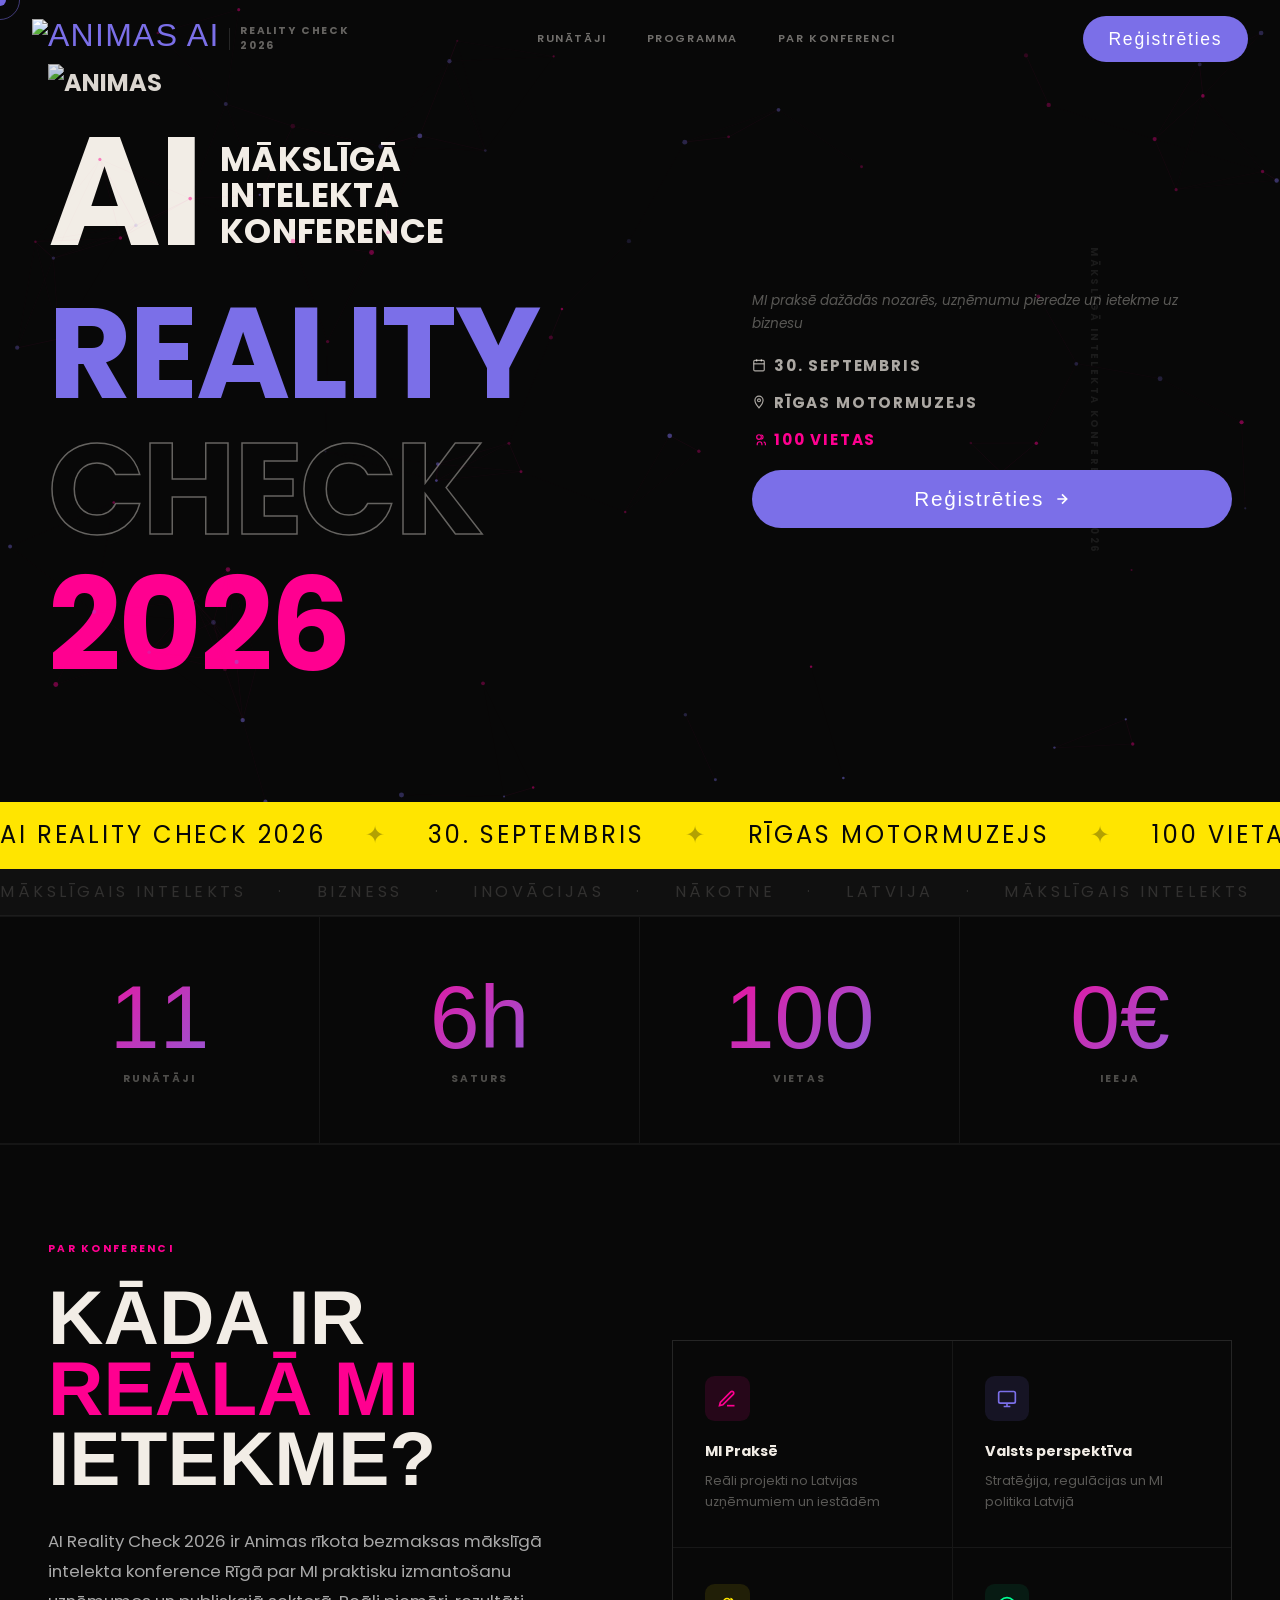
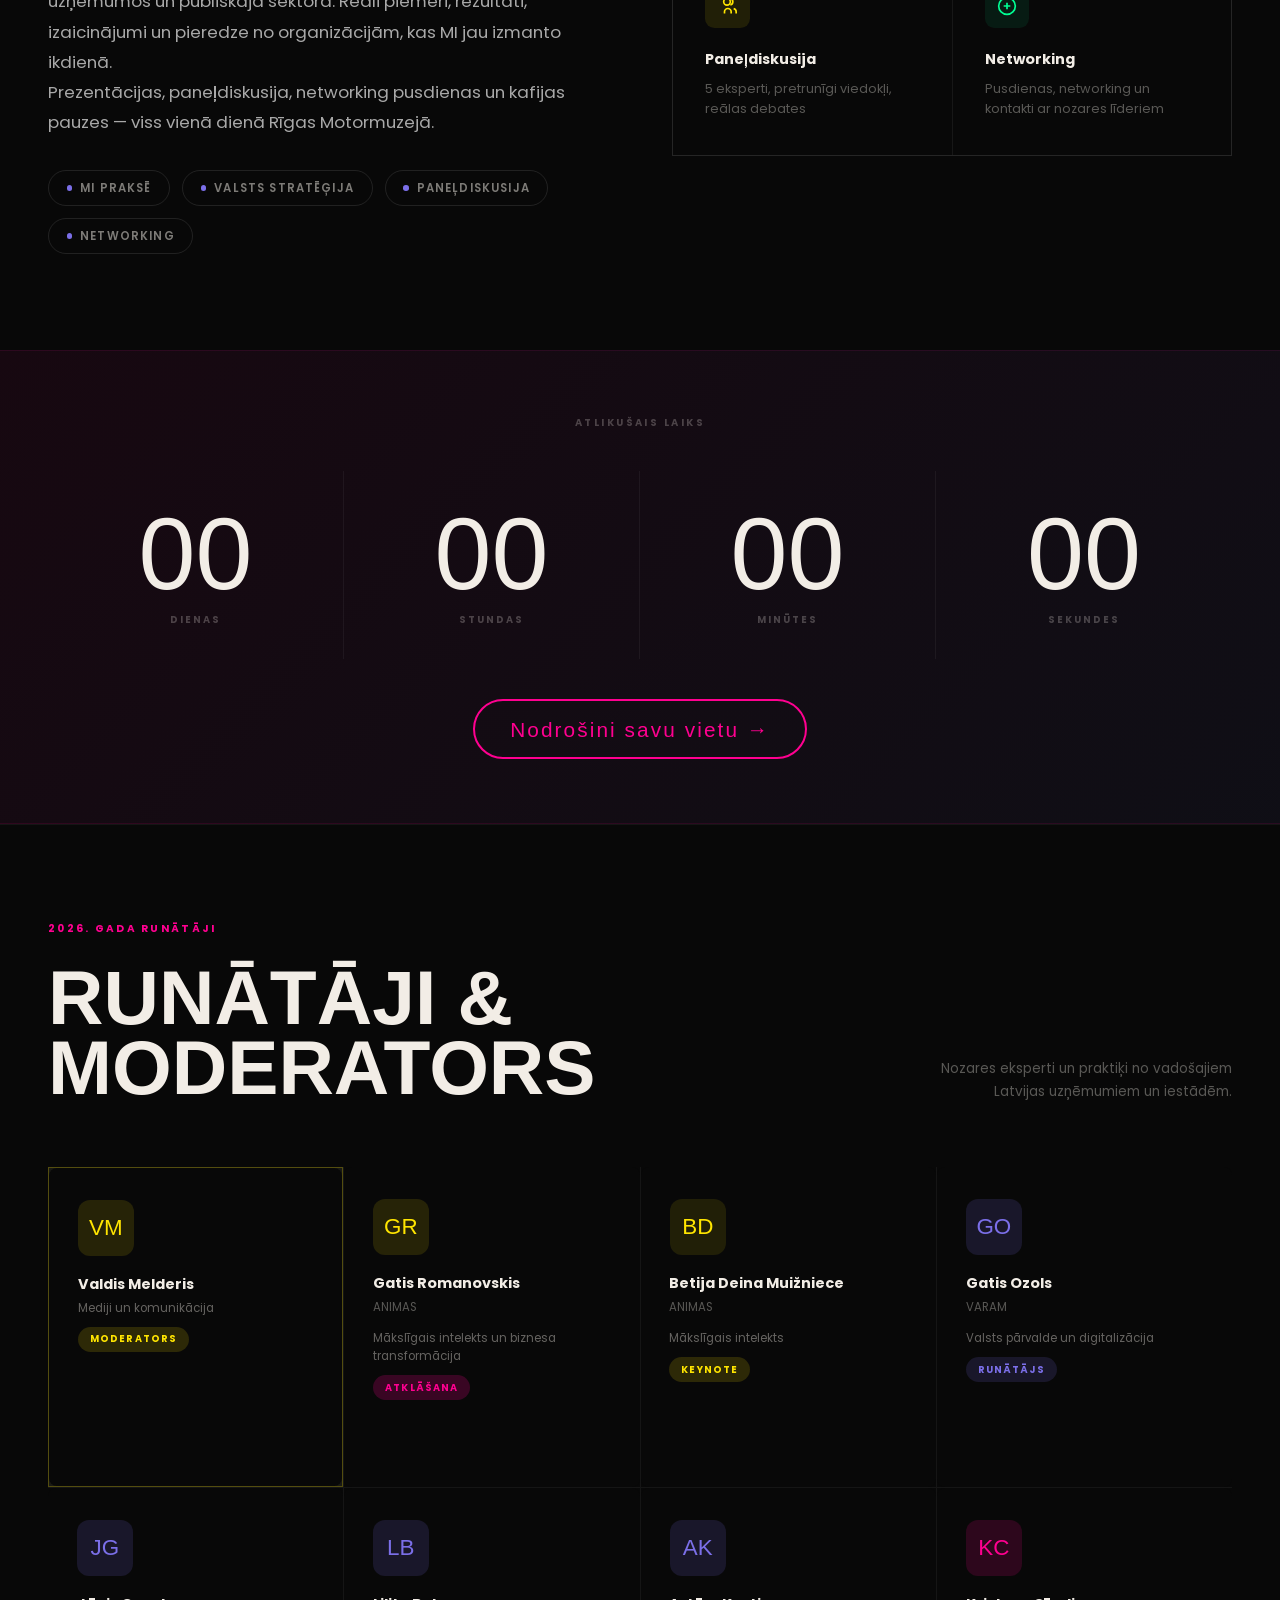
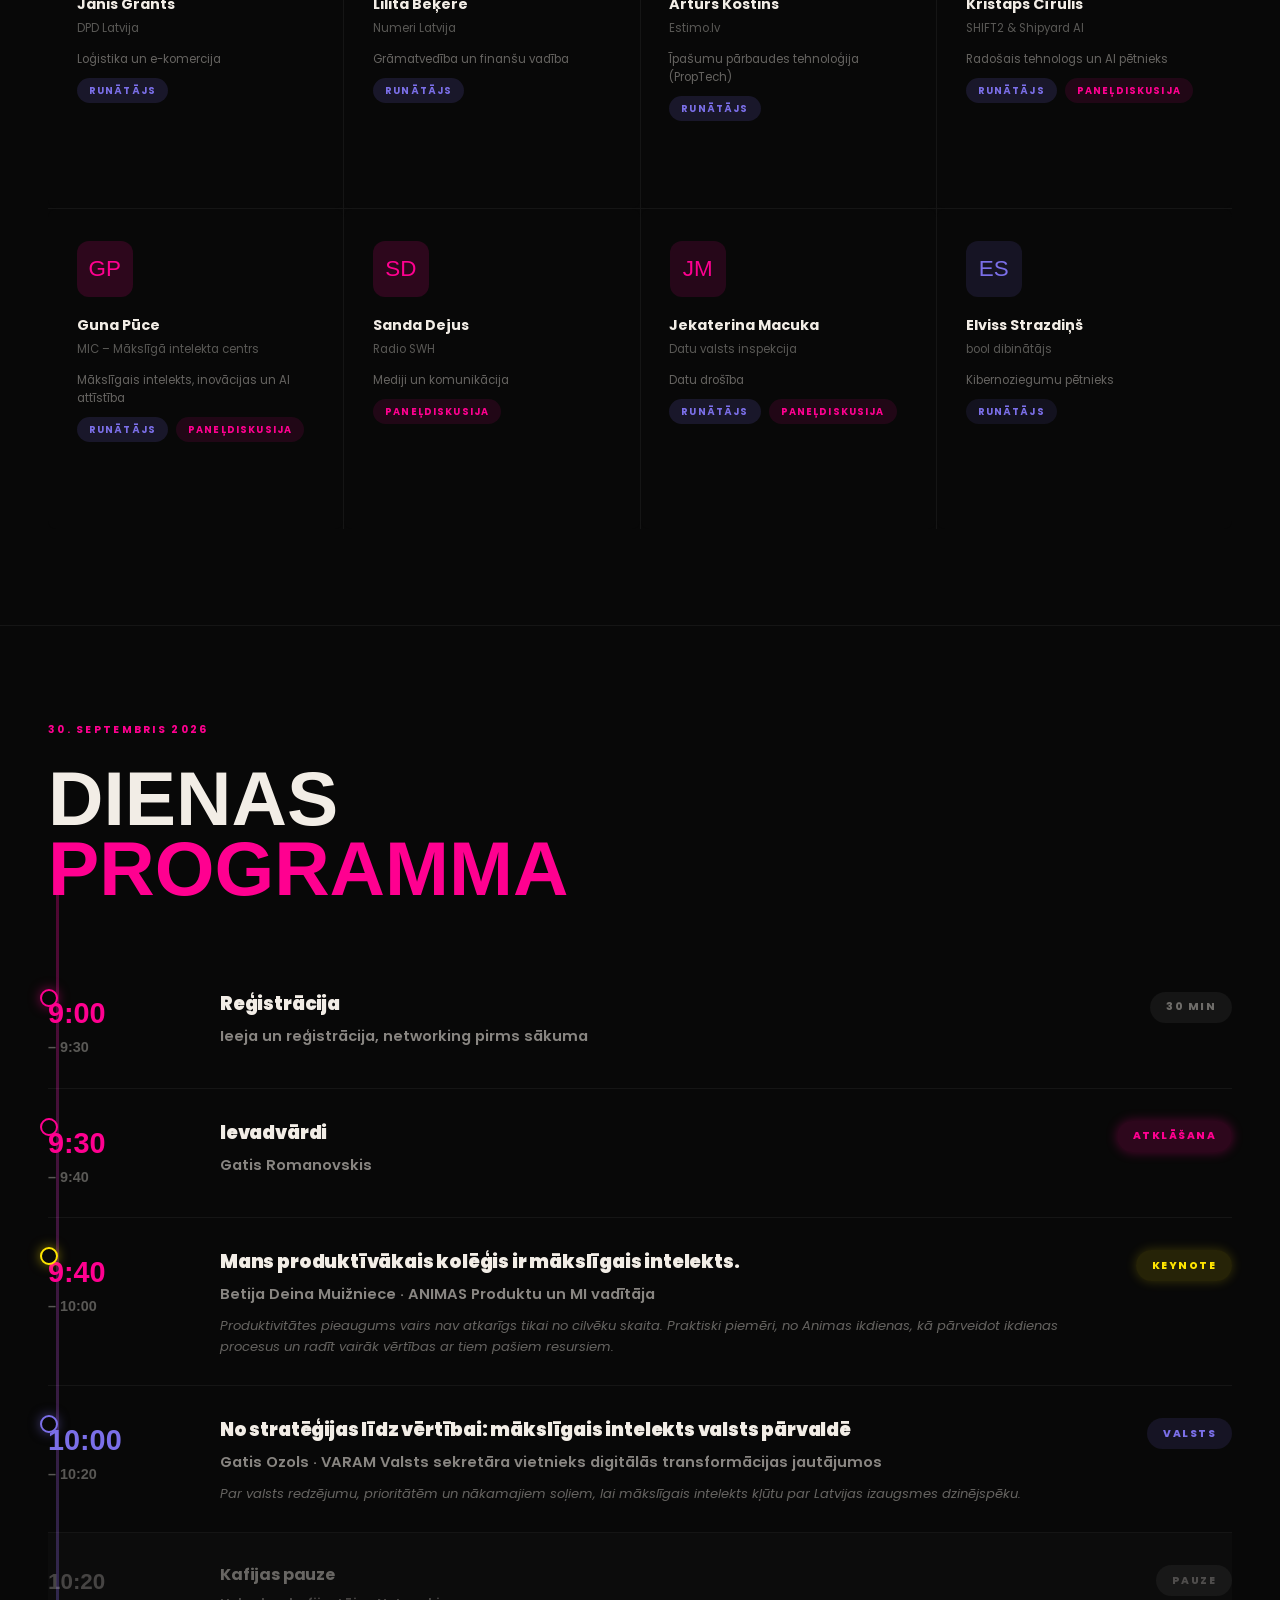
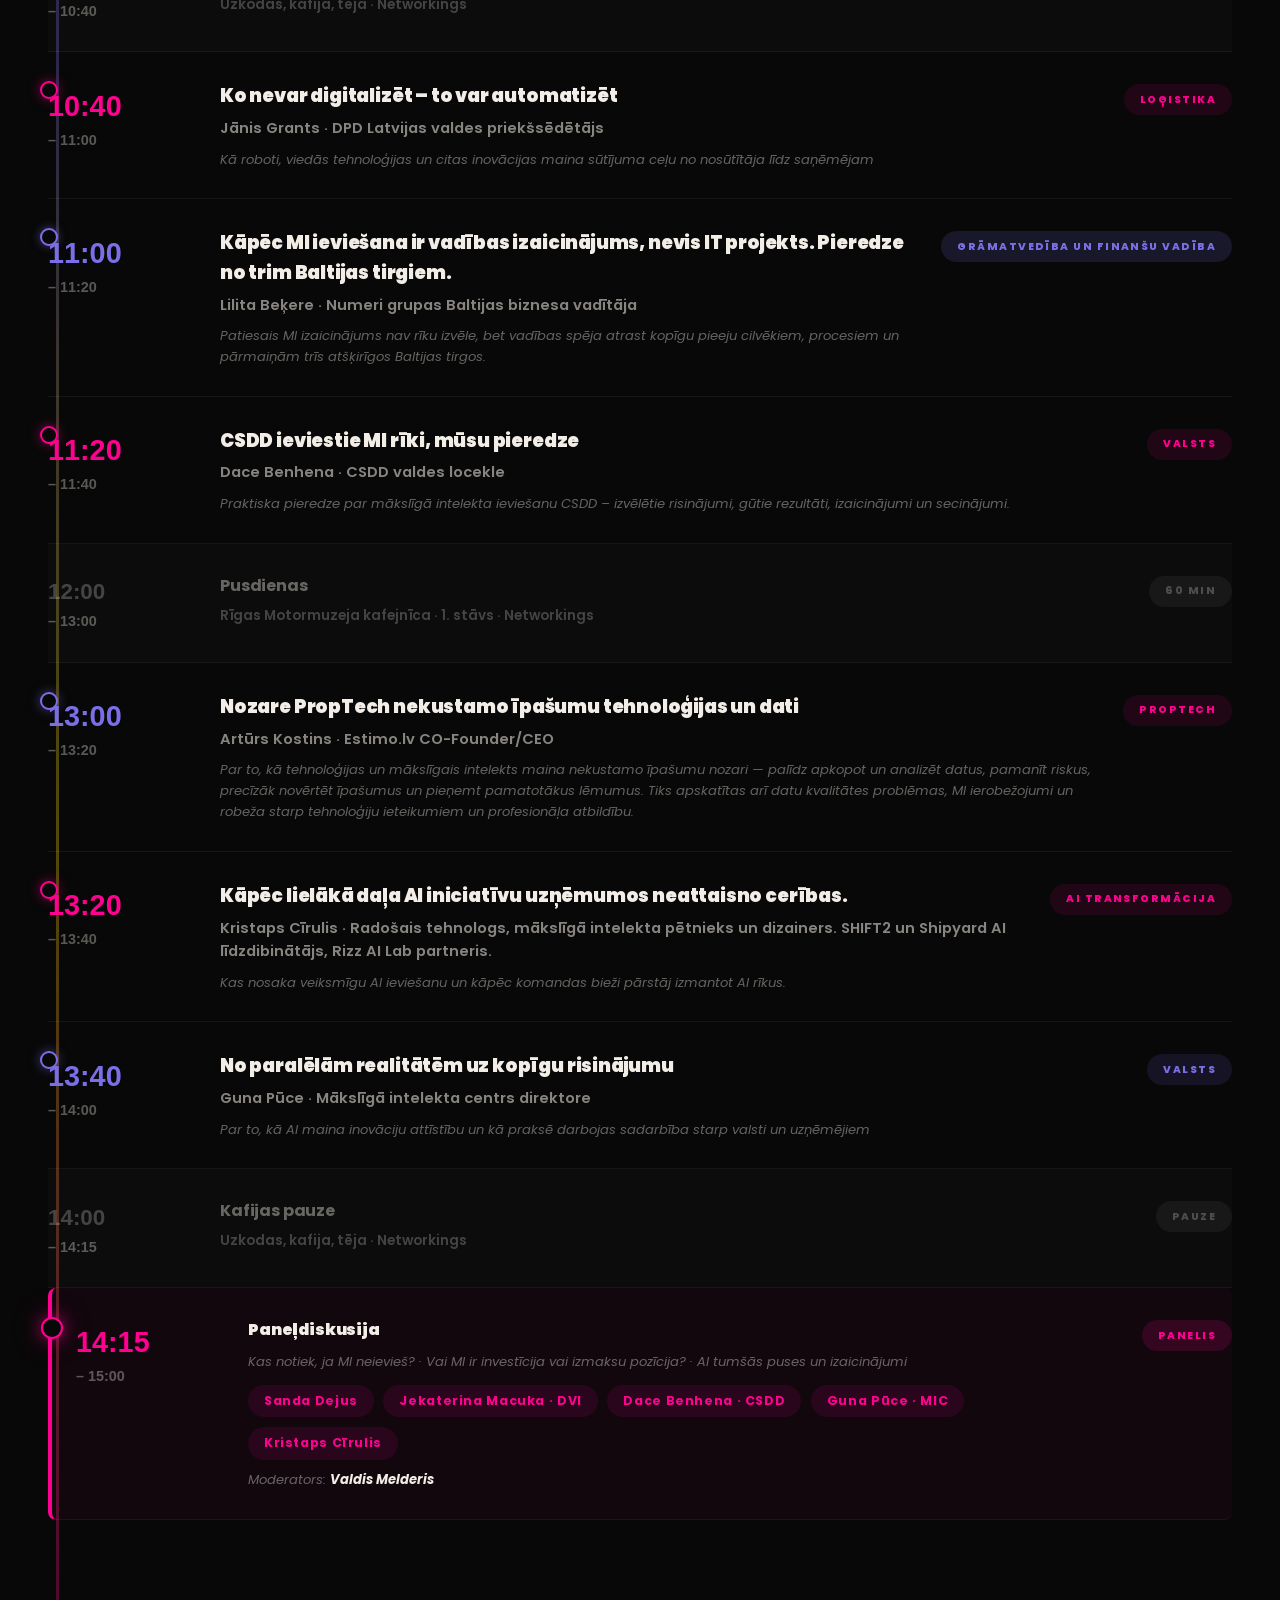
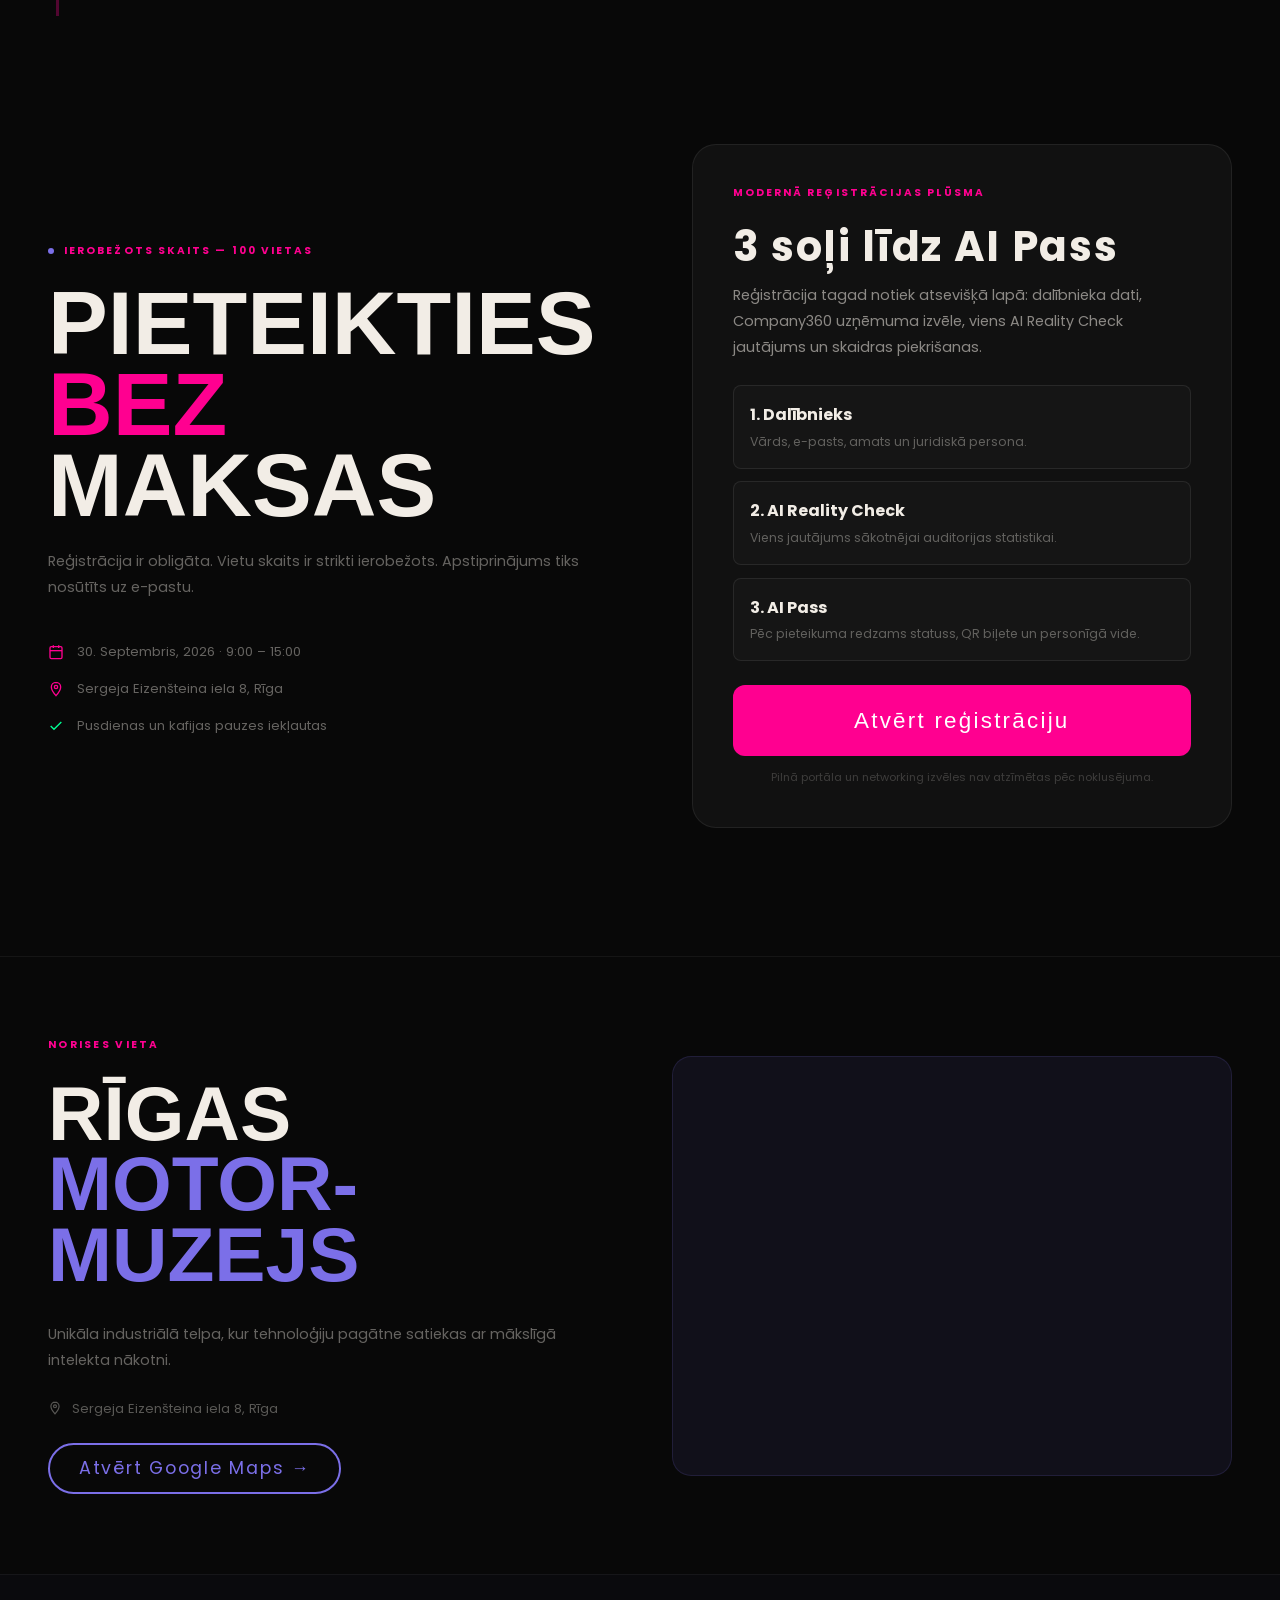
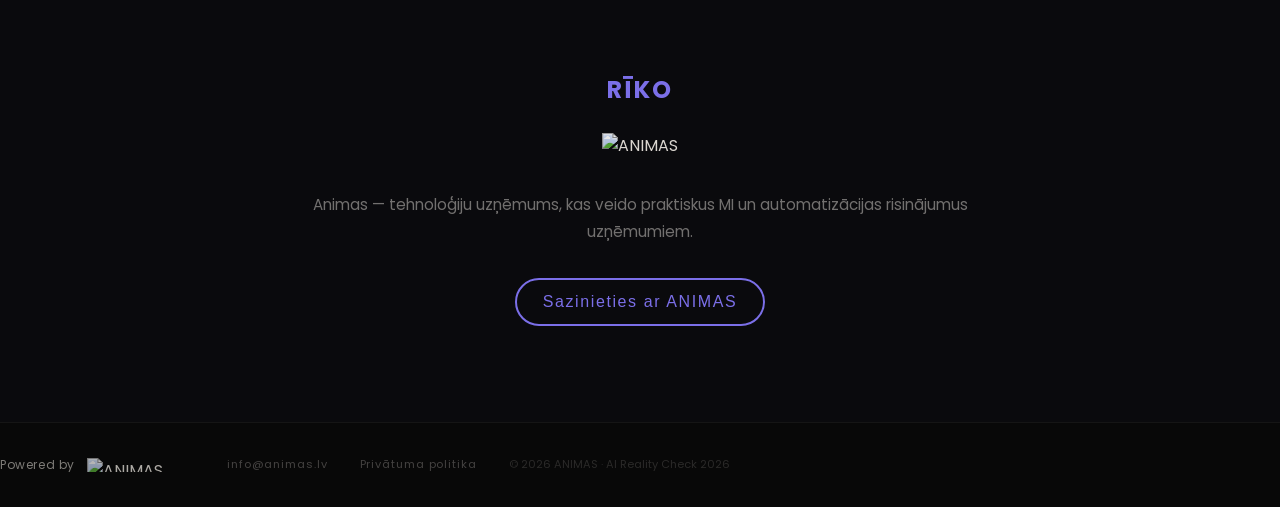
==== index.html @ d03f865b "Add Runātājs badge to Jekaterina Macuka speaker card Jekaterina now displays both Runātājs and Paneļ" ====
<!DOCTYPE html>
<html lang="lv">
<head>
<meta charset="UTF-8"/>
<meta name="viewport" content="width=device-width, initial-scale=1.0"/>
<title>AI Reality Check 2026 | Animas MI konference Rīgā</title>
<meta name="description" content="30. septembris, 2026 — Animas bezmaksas MI konference Rīgā. Mākslīgā intelekta praktiski pielietojumi biznesā un valstī. 12 eksperti, paneļdiskusija, networking."/>
<meta name="robots" content="index, follow"/>
<meta name="keywords" content="AI Reality Check 2026, Animas, MI konference, mākslīgā intelekta konference, AI konference Rīgā, MI konference Rīgā, mākslīgais intelekts biznesā"/>
<link rel="canonical" href="https://konference.animas.lv/"/>
<meta property="og:type" content="website"/>
<meta property="og:url" content="https://konference.animas.lv/"/>
<meta property="og:title" content="AI Reality Check 2026 | Animas MI konference Rīgā"/>
<meta property="og:description" content="30. septembris, 2026 — Animas bezmaksas MI konference Rīgā. Mākslīgā intelekta praktiski pielietojumi biznesā un valstī. 12 eksperti, paneļdiskusija, networking."/>
<meta property="og:image" content="https://raw.githubusercontent.com/ANIMAS-SIA/newsletter-assets/5a690087fd9e4635c030c620d7d2e527a37b6946/Animas%20AI.png"/>
<meta name="twitter:card" content="summary_large_image"/>
<meta name="twitter:url" content="https://konference.animas.lv/"/>
<meta name="twitter:title" content="AI Reality Check 2026 | Animas MI konference Rīgā"/>
<meta name="twitter:description" content="30. septembris, 2026 — Animas bezmaksas MI konference Rīgā. Mākslīgā intelekta praktiski pielietojumi biznesā un valstī. 12 eksperti, paneļdiskusija, networking."/>
<meta name="twitter:image" content="https://raw.githubusercontent.com/ANIMAS-SIA/newsletter-assets/5a690087fd9e4635c030c620d7d2e527a37b6946/Animas%20AI.png"/>
<link rel="preconnect" href="https://fonts.googleapis.com"/>
<link rel="preconnect" href="https://fonts.gstatic.com" crossorigin/>
<link href="https://fonts.googleapis.com/css2?family=Anton&family=Poppins:wght@400;500;600;700&display=swap" rel="stylesheet"/>
<link rel="icon" type="image/png" href="https://raw.githubusercontent.com/ANIMAS-SIA/newsletter-assets/5a690087fd9e4635c030c620d7d2e527a37b6946/Animas%20AI.png">
<link rel="apple-touch-icon" href="https://raw.githubusercontent.com/ANIMAS-SIA/newsletter-assets/5a690087fd9e4635c030c620d7d2e527a37b6946/Animas%20AI.png">
<link rel="manifest" href="site.webmanifest">

<!-- SVG FILTERS -->
<svg style="display:none" xmlns="http://www.w3.org/2000/svg">
  <defs>
    <filter id="hologram-displacement">
      <feTurbulence type="fractalNoise" baseFrequency="0.02" numOctaves="2" result="noise" seed="3" />
      <feDisplacementMap in="SourceGraphic" in2="noise" scale="4" xChannelSelector="R" yChannelSelector="G" />
    </filter>
  </defs>
</svg>

<style>
/* ═══════════════════════════════════════════
   RESET + ROOT + 8px SPACING SYSTEM
═══════════════════════════════════════════ */
*,*::before,*::after{box-sizing:border-box;margin:0;padding:0}
/* 8px spacing scale: 8, 16, 24, 32, 40, 48, 56, 64, 72, 80... */
:root{
  --K:#080808;   /* near-black */
  --W:#F2EDE6;   /* warm white */
  --P:#FF0090;   /* hot pink */
  --Y:#FFE500;   /* electric yellow */
  --V:#7B6FE8;   /* violet */
  --G:#00FF94;   /* neon green accent */
}
html{scroll-behavior:smooth;cursor:none}
body{
  background:var(--K);
  color:var(--W);
  font-family:'Poppins',sans-serif;
  overflow-x:hidden;
  min-height:100vh;
  line-height:1.6;
}
@media(max-width:1023px){
  html{cursor:auto}
  #cursor,#cursor-ring{display:none !important}
  body{padding-bottom:calc(60px + env(safe-area-inset-bottom))}
}

@media(max-width:767px){
  body{padding-bottom:calc(56px + env(safe-area-inset-bottom))}
}

@media(max-width:480px){
  body{padding-bottom:calc(54px + env(safe-area-inset-bottom))}
}
.bb{font-family:'Poppins',sans-serif}

/* ─── CUSTOM CURSOR ──────────────────────── */
#cursor{
  position:fixed;width:12px;height:12px;
  background:var(--V);border-radius:50%;
  pointer-events:none;z-index:9999;
  transform:translate(-50%,-50%);
  transition:width .2s,height .2s,background .2s;
  mix-blend-mode:difference;
}
#cursor-ring{
  position:fixed;width:40px;height:40px;
  border:1.5px solid rgba(123,111,232,.5);
  border-radius:50%;pointer-events:none;
  z-index:9998;transform:translate(-50%,-50%);
  transition:all .12s ease;
}
a:hover~#cursor,button:hover~#cursor{width:28px;height:28px}

/* ─── NAV ────────────────────────────────── */
nav{
  position:fixed;top:0;left:0;right:0;z-index:200;
  display:flex;align-items:center;justify-content:space-between;
  padding:1rem 2rem;
  transition:background .4s;
}
@media(max-width:768px){
  nav{padding:1rem 1.5rem}
}
@media(max-width:480px){
  nav{padding:.75rem 1rem}
}
nav.scrolled{background:rgba(8,8,8,.93);backdrop-filter:blur(16px);border-bottom:1px solid rgba(255,255,255,.06)}
.nav-logo{display:flex;align-items:center;gap:.6rem;text-decoration:none}
.nav-logo-ai{
  font-family:'Bebas Neue',sans-serif;font-size:2rem;line-height:1;
  color:var(--V);letter-spacing:.04em;
}
.nav-logo-text{font-size:.65rem;font-weight:700;letter-spacing:.18em;text-transform:uppercase;color:rgba(242,237,230,.4);line-height:1.4}
.nav-links{display:flex;align-items:center;gap:2.5rem}
.nav-link{
  font-size:.7rem;font-weight:600;letter-spacing:.14em;text-transform:uppercase;
  color:rgba(242,237,230,.45);text-decoration:none;transition:color .2s;
}
.nav-link:hover{color:var(--V)}
.nav-cta{
  font-family:'Bebas Neue',sans-serif;font-size:1.1rem;letter-spacing:.1em;
  background:var(--V);color:#fff;
  padding:.55rem 1.6rem;border-radius:100px;text-decoration:none;
  transition:transform .2s,box-shadow .2s,background .2s;
}
.nav-cta:hover{transform:translateY(-2px);box-shadow:0 10px 36px rgba(123,111,232,.5);background:#6457d0}
@media(max-width:768px){
  .nav-cta{font-size:.9rem;padding:.45rem 1.2rem}
}
@media(max-width:640px){
  .nav-cta{display:none}
}

/* Hero primary CTA - HIDDEN EVERYWHERE */
.hero-cta-primary{
  display:none !important;
}

/* Hide hero CTAs on Tablet & Mobile */
@media(max-width:1023px){
  /* Hide ONLY hero registration CTA */
  #hero a[href="/registracija/"]{
    display:none !important;
  }

  /* Show hamburger menu registration link */
  #mobile-nav a[href="/registracija/"]{
    display:flex !important;
  }

  /* Show sticky CTA link */
  #sticky-cta a[href="/registracija/"]{
    display:flex !important;
  }
}

/* Sticky mobile CTA footer */
#sticky-cta{
  display:none;
  position:fixed;
  bottom:0;
  left:0;
  right:0;
  background:rgba(8,8,8,.95);
  backdrop-filter:blur(12px);
  border-top:1px solid rgba(255,255,255,.1);
  z-index:100;
}

#sticky-cta a{
  display:flex;
  align-items:center;
  justify-content:center;
  width:100%;
  background:var(--V);
  color:#fff;
  text-decoration:none;
  font-weight:700;
  border-radius:2px;
  transition:all .2s;
}

#sticky-cta a:hover{
  transform:translateY(-1px);
  background:#6457d0;
}

/* Tablet (768–1023px): show sticky CTA */
@media(max-width:1023px){
  #sticky-cta{
    display:block;
    padding:12px 16px;
    padding-bottom:calc(12px + env(safe-area-inset-bottom));
  }

  #sticky-cta a{
    min-height:48px;
    font-size:1rem;
  }
}

/* Mobile (0–767px): compact sticky CTA */
@media(max-width:767px){
  #sticky-cta{
    padding:10px 12px;
    padding-bottom:calc(10px + env(safe-area-inset-bottom));
  }

  #sticky-cta a{
    min-height:44px;
    font-size:0.9rem;
  }
}

/* ─── HERO ───────────────────────────────── */
#hero{
  position:relative;min-height:70vh;
  display:flex;flex-direction:column;justify-content:flex-end;
  padding:4rem 0 5rem 0;overflow:hidden;
  margin-top:0;
}

/* Tablet (768–1023px) */
@media(max-width:1023px){
  #hero{
    min-height:auto;
    padding:3rem 0 2rem 0;
  }
}

/* Mobile (0–767px) */
@media(max-width:767px){
  #hero{
    min-height:auto;
    padding:2rem 0 1.5rem 0;
  }
}

/* Small Mobile (0–480px) */
@media(max-width:480px){
  #hero{
    padding:1.5rem 0 1rem 0;
  }
}

/* canvas fills hero */
#hero-canvas{
  position:absolute;inset:0;width:100%;height:100%;
  z-index:0;pointer-events:none;
}

/* diagonal color slab */
.hero-slab{
  display:none;
}
@keyframes slabPulse{
  from{opacity:.07;transform:skewX(-1deg)}
  to{opacity:.12;transform:skewX(1deg)}
}

/* big vertical label */
.hero-vert{
  position:absolute;right:2rem;top:50%;
  transform:translateY(-50%) rotate(90deg);
  font-size:clamp(.45rem,.8vw,.6rem);font-weight:700;letter-spacing:.25em;
  text-transform:uppercase;color:rgba(255,255,255,.08);
  white-space:nowrap;z-index:2;
}
@media(max-width:1024px){
  .hero-vert{display:none}
}

/* Hide desktop registration column on mobile/tablet */
@media(max-width:1023px){
  .hero-container > div:first-child > div:last-child{
    display:none !important;
  }
}

.hero-content{position:relative;z-index:5;width:100%;margin-top:0.5rem;display:flex;align-items:flex-end;justify-content:space-between;gap:4rem}
@media(max-width:768px){
  .hero-container{flex-wrap:wrap}
  .hero-container > div:first-child{flex-basis:100%}

  /* DESKTOP: centered, compact two-column */
  @media(min-width:1025px){
    .hero-container{
      max-width:1400px;
      margin:0 auto;
      justify-content:center !important;
      padding:0 2rem;
    }
    .hero-container > div:first-child{
      flex-basis:auto;
      grid-template-columns:minmax(350px,650px) minmax(320px,420px) !important;
      gap:clamp(40px,4vw,80px) !important;
    }
  }
  .hero-content{gap:1rem;align-items:stretch}
  .hero-content > div:last-child{display:none}
}

/* GIANT title - Space Grotesk Bold for readability */
.hero-t1{
  font-family:'Poppins',sans-serif;
  font-size:clamp(5rem,12vw,11rem);
  font-weight:700;line-height:1;letter-spacing:-.02em;
  color:var(--W);
  margin-bottom:0.5rem;
  min-width:clamp(4.5rem,10vw,10.5rem);
  width:fit-content;
  display:inline-block;
  transform:none;
  animation:none;
  flex-shrink:0;
}
@media(max-width:768px){
  .hero-t1{letter-spacing:-.01em}
  .hero-subtitle{font-size:clamp(15px,4vw,18px) !important;line-height:1.08 !important;max-height:none;overflow:visible}
}
.hero-t2{
  font-family:'Poppins',sans-serif;
  font-size:clamp(4rem,10vw,9rem);
  font-weight:700;line-height:1;letter-spacing:-.02em;
  color:var(--V);
  position:relative;display:inline-block;
  margin-bottom:0.5rem;
  min-width:clamp(3.5rem,9vw,8.5rem);
  width:fit-content;
  transform:none;
  animation:none;
  flex-shrink:0;
}
@media(max-width:768px){
  .hero-t2{letter-spacing:-.01em}
}
@media(max-width:768px){
  .hero-t1{font-size:clamp(44px,12vw,56px)}
  .hero-t2{font-size:clamp(42px,11vw,54px);letter-spacing:-.015em}
  .hero-t3{font-size:clamp(52px,14vw,70px)}
  .hero-t4{font-size:clamp(64px,18vw,84px)}
}
@media(max-width:480px){
  .hero-t1{font-size:clamp(44px,12vw,56px)}
  .hero-t2{font-size:clamp(42px,11vw,54px);letter-spacing:-.015em}
  .hero-t3{display:block;font-size:clamp(52px,14vw,70px)}
  .hero-t4{display:block;font-size:clamp(64px,18vw,84px)}
}
/* text - outline style */
.hero-t3{
  font-family:'Poppins',sans-serif;
  font-size:clamp(4rem,10vw,9rem);
  font-weight:700;line-height:1;letter-spacing:-.02em;
  color:transparent;
  -webkit-text-stroke:1.5px rgba(242,237,230,.4);
  margin-bottom:0.5rem;
  min-width:clamp(3.5rem,9vw,8.5rem);
  width:fit-content;
  display:block;
  transform:none;
  animation:none;
  flex-shrink:0;
}
@media(max-width:768px){
  .hero-t3{letter-spacing:0;-webkit-text-stroke:1px rgba(242,237,230,.4)}
}
.hero-t4{
  font-family:'Poppins',sans-serif;
  font-size:clamp(4rem,10vw,9rem);
  font-weight:700;line-height:1;letter-spacing:-.02em;
  color:var(--P);
  margin-bottom:2rem;
  min-width:clamp(3.5rem,9vw,8.5rem);
  width:fit-content;
  display:block;
  transform:none;
  animation:none;
  flex-shrink:0;
}
@media(max-width:768px){
  .hero-t4{letter-spacing:-.005em;margin-bottom:1rem}
}

/* scramble target - text animation only */
.scramble{
  display:inline;
  transform:none;
  animation:none;
  word-break:break-word;
  overflow-wrap:break-word;
  white-space:nowrap;
}

/* ensure title group can animate */
.hero-t1, .hero-t2, .hero-t3, .hero-t4{
  will-change:contents;
}

/* animated title text only - no layout impact */
.hero-t1 .scramble,
.hero-t2 .scramble,
.hero-t3 .scramble,
.hero-t4 .scramble{
  display:inline;
  transform:none;
  animation:none;
}

/* hero visual element right side */
.hero-visual{
  position:absolute;
  right:2rem;bottom:4rem;
  width:clamp(250px,35vw,500px);height:clamp(250px,35vw,500px);
  display:flex;align-items:center;justify-content:center;
}
.hero-visual-shape{
  width:100%;height:100%;
  opacity:.7;animation:float 8s ease-in-out infinite;
}
@keyframes float{
  0%,100%{transform:translateY(0) rotateX(0deg) rotateY(0deg)}
  50%{transform:translateY(-40px) rotateX(20deg) rotateY(40deg)}
}
@media(max-width:768px){
  .hero-visual{display:none}
}

/* bottom meta strip */
.hero-meta{
  display:flex;align-items:center;flex-wrap:wrap;
  gap:2rem;margin-top:4rem;
}
.hero-tag{
  display:inline-flex;align-items:center;gap:.5rem;
  font-size:0.95rem;font-weight:700;letter-spacing:.12em;text-transform:uppercase;
  color:rgba(242,237,230,.7);line-height:1.4;
}
.hero-dot{
  width:.4rem;height:.4rem;border-radius:50%;
  background:var(--V);animation:blink 1.2s infinite;
}
@keyframes blink{0%,100%{opacity:1}50%{opacity:0}}

.hero-pill-free{
  display:inline-flex;align-items:center;gap:.5rem;
  background:var(--Y);color:var(--K);
  font-family:'Poppins',sans-serif;font-size:1rem;letter-spacing:0;font-weight:700;
  padding:.6rem 1.2rem;border-radius:100px;
}

/* ─── MARQUEE STRIPS ─────────────────────── */
.marquee-wrap{overflow:hidden;position:relative;padding:.9rem 0}
.marquee-inner{
  display:flex;gap:3rem;white-space:nowrap;
  animation:roll 18s linear infinite;font-size:1.5rem;
}
.marquee-inner.rev{animation-direction:reverse;animation-duration:24s;font-size:1rem}
@keyframes roll{from{transform:translateX(0)}to{transform:translateX(-50%)}}
@media(max-width:768px){
  .marquee-inner{gap:1.2rem;font-size:clamp(14px,2.4vw,18px);letter-spacing:.06em;animation-duration:22s}
  .marquee-inner.rev{font-size:clamp(11px,1.8vw,13px);letter-spacing:.12em;animation-duration:28s}
}
@media(max-width:480px){
  .marquee-wrap{padding:.4rem 0}
  .marquee-inner{gap:0.5rem;font-size:clamp(12px,2.1vw,15px);letter-spacing:.04em;animation-duration:20s}
  .marquee-inner.rev{font-size:clamp(9px,1.5vw,11px);letter-spacing:.1em;animation-duration:25s}
}

/* ─── SECTION SHARED ─────────────────────── */
section{position:relative}
.container{max-width:1280px;margin:0 auto;padding-inline:clamp(24px,4vw,48px);width:100%}

/* Tablet (768–1023px) */
@media(max-width:1023px){
  .container{padding-inline:clamp(24px,5vw,40px)}
}

/* Mobile (0–767px) */
@media(max-width:767px){
  .container{padding-inline:clamp(16px,4vw,24px)}
}

/* Small Mobile (0–480px) */
@media(max-width:480px){
  .container{padding-inline:clamp(12px,3vw,20px)}
}

/* ─── STATS BAR ──────────────────────────── */
#stats{padding:0}
.stats-grid{
  display:grid;grid-template-columns:repeat(4,1fr);
}
.stat-cell{
  padding:3.5rem 2rem;border-right:1px solid rgba(255,255,255,.06);
  text-align:center;
  transition:background .3s;
}
.stat-cell:last-child{border-right:0}
.stat-cell:hover{background:rgba(123,111,232,.04)}
@media(max-width:768px){
  .stats-grid{grid-template-columns:repeat(2,1fr)}
  .stat-cell{padding:2rem 1.5rem;border-right:1px solid rgba(255,255,255,.06)}
  .stat-cell:nth-child(2){border-right:0}
  .stat-cell:nth-child(3){border-right:1px solid rgba(255,255,255,.06)}
}
@media(max-width:480px){
  .stat-cell{padding:1.5rem 1rem;font-size:.9rem}
}
.stat-n{
  font-family:'Bebas Neue',sans-serif;
  font-size:clamp(3.5rem,7vw,6rem);
  line-height:1;
  background:linear-gradient(135deg,var(--P),var(--V));
  -webkit-background-clip:text;-webkit-text-fill-color:transparent;background-clip:text;
}
.stat-l{font-size:.65rem;font-weight:700;letter-spacing:.2em;text-transform:uppercase;color:rgba(242,237,230,.3);margin-top:.5rem}

/* ─── ABOUT ──────────────────────────────── */
#about{padding:6rem 0;border-top:1px solid rgba(255,255,255,.05)}
@media(max-width:768px){
  #about{padding:4rem 0}
}
@media(max-width:480px){
  #about{padding:3rem 0}
}
.about-grid{display:grid;grid-template-columns:1fr 1fr;gap:4rem;align-items:center}
@media(max-width:768px){
  .about-grid{grid-template-columns:1fr;gap:2.5rem}
}
.section-eye{
  font-size:.65rem;font-weight:700;letter-spacing:.22em;text-transform:uppercase;
  color:var(--P);margin-bottom:1.5rem;
}
.section-h{
  font-family:'Bebas Neue',sans-serif;
  font-size:clamp(3rem,6vw,5.5rem);line-height:.92;
  margin-bottom:2rem;
}
@media(max-width:480px){
  .section-h{font-size:clamp(2rem,5vw,3rem);margin-bottom:1.5rem}
}

/* organizer section responsive */
@media(max-width:768px){
  section[style*="padding:6rem 0"] img{height:2.5rem !important}
}
.about-p{color:rgba(255,255,255,.65);font-size:1.05rem;line-height:1.8;margin-bottom:1.5rem}
.pill-row{display:flex;flex-wrap:wrap;gap:.75rem;margin-top:2rem}
.pill{
  display:inline-flex;align-items:center;gap:.5rem;
  border:1px solid rgba(255,255,255,.1);
  padding:.5rem 1.1rem;border-radius:100px;
  font-size:.72rem;font-weight:600;letter-spacing:.1em;text-transform:uppercase;
  color:rgba(242,237,230,.5);transition:all .2s;
}
.pill:hover{border-color:var(--V);color:var(--V)}
.pill-dot{width:.35rem;height:.35rem;border-radius:50%;background:var(--V)}

/* grid of feature blocks */
.feat-grid{display:grid;grid-template-columns:1fr 1fr;gap:1px;background:rgba(255,255,255,.06)}
@media(max-width:768px){
  .feat-grid{grid-template-columns:1fr}
}
.feat{
  background:var(--K);padding:2.2rem 2rem;
  transition:background .25s;
}
@media(max-width:480px){
  .feat{padding:1.5rem 1.2rem}
}
.feat:hover{background:rgba(123,111,232,.04)}
.feat-icon{
  width:2.8rem;height:2.8rem;border-radius:.6rem;
  margin-bottom:1.2rem;display:flex;align-items:center;justify-content:center;
}
.feat-title{font-weight:700;font-size:.9rem;margin-bottom:.5rem}
.feat-desc{font-size:.8rem;color:rgba(242,237,230,.35);line-height:1.6}

/* ─── COUNTDOWN ──────────────────────────── */
#countdown{
  padding:4rem 0;
  background:linear-gradient(135deg,rgba(255,0,144,.06),rgba(123,111,232,.06));
  border-top:1px solid rgba(255,0,144,.1);
  border-bottom:1px solid rgba(255,0,144,.1);
}
@media(max-width:768px){
  #countdown{padding:3rem 0}
}
@media(max-width:480px){
  #countdown{padding:2rem 0}
}
.cd-grid{display:grid;grid-template-columns:repeat(4,1fr);gap:0}
@media(max-width:768px){
  .cd-grid{grid-template-columns:repeat(2,1fr)}
}
@media(max-width:480px){
  .cd-grid{grid-template-columns:repeat(2,1fr)}
}
.cd-cell{
  text-align:center;padding:2rem;
  border-right:1px solid rgba(255,255,255,.05);
}
.cd-cell:last-child{border-right:0}
@media(max-width:768px){
  .cd-cell{padding:1.5rem;border-right:1px solid rgba(255,255,255,.05)}
  .cd-cell:nth-child(2){border-right:0}
  .cd-cell:nth-child(3){border-right:1px solid rgba(255,255,255,.05)}
}
@media(max-width:480px){
  .cd-cell{padding:1rem}
}
.cd-n{
  font-family:'Bebas Neue',sans-serif;
  font-size:clamp(3rem,8vw,7rem);line-height:1;
  color:var(--W);
}
@media(max-width:480px){
  .cd-n{font-size:clamp(2rem,6vw,4rem)}
}
.cd-l{font-size:.6rem;font-weight:700;letter-spacing:.22em;text-transform:uppercase;color:rgba(242,237,230,.25);margin-top:.4rem}

/* ─── SPEAKERS ───────────────────────────── */
#speakers{padding:6rem 0;border-top:1px solid rgba(255,255,255,.05)}
@media(max-width:768px){
  #speakers{padding:4rem 0}
}
@media(max-width:480px){
  #speakers{padding:3rem 0}
}
.spk-header{
  display:flex;align-items:flex-end;justify-content:space-between;
  margin-bottom:4rem;
}
@media(max-width:768px){
  .spk-header{flex-direction:column;align-items:flex-start;gap:2rem}
  .spk-header p{text-align:left;max-width:100% !important}
}
.spk-grid{
  display:grid;grid-template-columns:repeat(4,1fr);gap:1px;
  background:rgba(255,255,255,.05);
  align-items:stretch;
}
@media(max-width:768px){
  .spk-grid{grid-template-columns:repeat(2,1fr)}
}
@media(max-width:480px){
  .spk-grid{grid-template-columns:1fr}
}
.spk-card{
  background:var(--K);padding:2rem 1.8rem;
  position:relative;overflow:hidden;
  cursor:default;transition:background .25s;
  height:100%;
  display:flex;
  flex-direction:column;
}
@media(max-width:480px){
  .spk-card{padding:1.5rem 1.2rem}
}
.spk-card::before{
  content:'';position:absolute;bottom:0;left:0;right:0;height:2px;
  background:linear-gradient(90deg,var(--P),var(--V));
  transform:scaleX(0);transform-origin:left;
  transition:transform .3s ease;
}
.spk-card:hover{background:rgba(123,111,232,.03)}
.spk-card:hover::before{transform:scaleX(1)}
.spk-av{
  width:3.5rem;height:3.5rem;border-radius:.75rem;
  display:flex;align-items:center;justify-content:center;
  font-family:'Bebas Neue',sans-serif;font-size:1.4rem;
  margin-bottom:1.2rem;flex-shrink:0;
}
.spk-name{font-weight:700;font-size:.9rem;line-height:1.3;margin-bottom:.3rem}
.spk-org{font-size:.72rem;color:rgba(242,237,230,.35);margin-bottom:.8rem}
.spk-badge{
  display:inline-flex;align-items:center;gap:.3rem;
  font-size:.6rem;font-weight:700;letter-spacing:.12em;text-transform:uppercase;
  padding:.3rem .75rem;border-radius:100px;
}
/* moderator highlight */
.spk-card.moderator{border:1px solid rgba(255,229,0,.25);background:rgba(255,229,0,.02)}
.spk-card.moderator::before{background:linear-gradient(90deg,var(--Y),var(--P))}

/* ─── FLIP CARD ──────────────────────────── */
.spk-flip-card{
  perspective:1000px;
  cursor:pointer;
  padding:0 !important;
  overflow:visible !important;
  height:320px;
}
.spk-flip-inner{
  position:relative;
  width:100%;height:100%;
  transition:transform 0.6s;
  transform-style:preserve-3d;
}
.spk-flip-card:hover .spk-flip-inner{
  transform:rotateY(180deg);
}
.spk-flip-front,
.spk-flip-back{
  position:absolute;
  width:100%;height:100%;
  backface-visibility:hidden;
  -webkit-backface-visibility:hidden;
  display:flex;flex-direction:column;
  padding:2rem 1.8rem;
  background:var(--K);
  border-radius:.5rem;
}
.spk-flip-front{
  justify-content:flex-start;
}
.spk-flip-back{
  transform:rotateY(180deg);
  justify-content:flex-end;
  padding:0;
  border-radius:.5rem;
  overflow:hidden;
  position:relative;
  box-shadow:
    0 0 20px rgba(255,0,144,.6),
    inset 0 0 60px rgba(123,111,232,.4),
    0 0 40px rgba(123,111,232,.5);
}
/* MEGA RGB GLITCH - ONE TIME ONLY */
.spk-flip-back img{
  animation:rgb-glitch-mega 2.5s 1 forwards;
  position:absolute;
  top:0;left:0;right:0;bottom:0;
  width:100%;height:100%;
  z-index:1;
}
/* HOLOGRAM GRID OVERLAY */
.spk-flip-back::before{
  content:'';
  position:absolute;
  top:0;left:0;right:0;bottom:0;
  background-image:
    linear-gradient(90deg, rgba(123,111,232,.1) 1px, transparent 1px),
    linear-gradient(0deg, rgba(123,111,232,.1) 1px, transparent 1px),
    radial-gradient(circle at 30% 30%, rgba(123,111,232,.4), transparent 35%),
    radial-gradient(circle at 70% 70%, rgba(255,0,144,.3), transparent 35%);
  background-size: 40px 40px, 40px 40px, 100% 100%, 100% 100%;
  animation:grid-shift 4s linear infinite, hologram-pulse 3s ease-in-out infinite;
  pointer-events:none;
  border-radius:.5rem;
  z-index:2;
  mix-blend-mode:screen;
}
/* SCANLINES ONLY */
.spk-flip-back::after{
  content:'';
  position:absolute;
  top:0;left:0;right:0;bottom:0;
  background:repeating-linear-gradient(
    0deg,
    rgba(255,0,144,.06) 0px,
    rgba(255,0,144,.06) 2px,
    transparent 2px,
    transparent 4px
  );
  animation:scanlines 8s linear infinite;
  pointer-events:none;
  z-index:5;
  border-radius:.5rem;
}
/* NEON BORDER */
.spk-flip-card:hover .spk-flip-back{
  box-shadow:
    inset 0 0 30px rgba(123,111,232,.5),
    0 0 30px rgba(123,111,232,.8),
    0 0 60px rgba(255,0,144,.5),
    inset 0 0 60px rgba(255,0,144,.1);
}
@keyframes grid-shift{
  0%{background-position:0 0, 0 0}
  100%{background-position:40px 40px, 40px 40px}
}
@keyframes scanlines{
  0%{transform:translateY(0)}
  100%{transform:translateY(10px)}
}
@keyframes hologram-pulse{
  0%{opacity:.5}
  50%{opacity:1}
  100%{opacity:.5}
}
@keyframes glitch-shift{
  0%{transform:translateX(0)}
  20%{transform:translateX(2px)}
  40%{transform:translateX(-2px)}
  60%{transform:translateX(2px)}
  80%{transform:translateX(-2px)}
  100%{transform:translateX(0)}
}
@keyframes displacement-pulse{
  0%{filter:url(#hologram-displacement) brightness(1) contrast(1)}
  50%{filter:url(#hologram-displacement) brightness(1.1) contrast(1.2)}
  100%{filter:url(#hologram-displacement) brightness(1) contrast(1)}
}
@keyframes rgb-glitch-mega{
  0%{
    clip-path:polygon(0 0,100% 0,100% 5%,0 3%);
    transform:translate(0,0);
    filter:saturate(2.5) hue-rotate(15deg) brightness(1.4)
  }
  6%{
    clip-path:polygon(0 10%,100% 8%,100% 18%,0 12%);
    transform:translate(-20px,4px);
    filter:saturate(3) hue-rotate(45deg) brightness(1.6)
  }
  12%{
    clip-path:polygon(0 22%,100% 20%,100% 32%,0 25%);
    transform:translate(18px,-5px);
    filter:saturate(2.8) hue-rotate(90deg) brightness(1.5)
  }
  18%{
    clip-path:polygon(0 38%,100% 36%,100% 48%,0 40%);
    transform:translate(-18px,5px);
    filter:saturate(3.2) hue-rotate(150deg) brightness(1.65)
  }
  25%{
    clip-path:polygon(0 52%,100% 50%,100% 62%,0 55%);
    transform:translate(20px,-4px);
    filter:saturate(2.9) hue-rotate(210deg) brightness(1.55)
  }
  31%{
    clip-path:polygon(0 68%,100% 66%,100% 78%,0 70%);
    transform:translate(-19px,4px);
    filter:saturate(3) hue-rotate(270deg) brightness(1.6)
  }
  37%{
    clip-path:polygon(0 5%,100% 3%,100% 15%,0 8%);
    transform:translate(17px,-3px);
    filter:saturate(2.7) hue-rotate(330deg) brightness(1.45)
  }
  50%{
    clip-path:unset;
    transform:translate(0,0);
    filter:none
  }
  100%{
    clip-path:unset;
    transform:translate(0,0);
    filter:none
  }
}

/* ─── AGENDA ─────────────────────────────── */
#agenda{padding:6rem 0;border-top:1px solid rgba(255,255,255,.05);position:relative}
@media(max-width:768px){
  #agenda{padding:4rem 0}
}
@media(max-width:480px){
  #agenda{padding:3rem 0}
}
.ag-timeline{
  position:absolute;left:3.5rem;top:15rem;bottom:0;width:3px;
  background:linear-gradient(to bottom,var(--P),var(--V),var(--Y),var(--P));
  opacity:.3;
}
@media(max-width:768px){
  .ag-timeline{left:1.8rem;top:10rem}
}
@media(max-width:480px){
  .ag-timeline{left:1.2rem;top:8rem;width:2px}
}
.ag-dot{
  position:absolute;left:-8px;width:18px;height:18px;
  border-radius:50%;border:2px solid;
  background:var(--K);
}
.ag-row{
  display:grid;grid-template-columns:140px 1fr auto;
  align-items:start;gap:2rem;
  padding:1.8rem 0;
  border-bottom:1px solid rgba(255,255,255,.05);
  transition:all .3s;
  position:relative;
}
@media(max-width:768px){
  .ag-row{grid-template-columns:100px 1fr;gap:1.5rem;padding:1.5rem 0}
}
@media(max-width:480px){
  .ag-row{grid-template-columns:70px 1fr;gap:1rem;padding:1rem 0}
}
.ag-row:hover:not(.ag-break){
  background:rgba(123,111,232,.04);
  margin:0 -1rem;
  padding-left:1rem;
  padding-right:1rem;
  border-radius:.5rem;
  transform:translateX(8px);
}
.ag-time{
  font-family:'Bebas Neue',sans-serif;font-size:1.8rem;
  color:var(--P);white-space:nowrap;padding-top:.1rem;font-weight:900;
}
@media(max-width:768px){
  .ag-time{font-size:1.4rem}
}
@media(max-width:480px){
  .ag-time{font-size:1.1rem}
}
.ag-time-end{font-size:.9rem;color:rgba(242,237,230,.35);display:block;font-family:'Space Grotesk',sans-serif;font-weight:600}
@media(max-width:480px){
  .ag-time-end{font-size:.75rem}
}
.ag-title{
  font-weight:900;font-size:1.15rem;
  margin-bottom:.4rem;color:var(--W);
  letter-spacing:-.01em;
}
@media(max-width:768px){
  .ag-title{font-size:1rem}
}
@media(max-width:480px){
  .ag-title{font-size:.95rem}
}
.ag-who{font-size:.92rem;color:rgba(242,237,230,.55);font-weight:600}
@media(max-width:480px){
  .ag-who{font-size:.8rem}
}
.ag-note{
  font-size:.82rem;color:rgba(242,237,230,.4);
  font-style:italic;margin-top:.5rem;line-height:1.6;
}
@media(max-width:480px){
  .ag-note{font-size:.7rem}
}
.ag-badge{
  font-size:.65rem;font-weight:700;letter-spacing:.14em;text-transform:uppercase;
  padding:.45rem 1rem;border-radius:100px;white-space:nowrap;align-self:start;margin-top:.2rem;
  font-weight:800;
}
.ag-break{background:rgba(255,255,255,.015)}
.ag-break .ag-time{color:rgba(242,237,230,.25);font-size:1.4rem}
.ag-break .ag-title{color:rgba(242,237,230,.4);font-weight:700;font-size:1rem}
.ag-break .ag-who{color:rgba(242,237,230,.25);font-size:.85rem}
/* panel highlight */
.ag-row.ag-panel{
  border-left:3px solid var(--P);padding-left:1.5rem;
  background:rgba(255,0,144,.04);
}
.ag-row.ag-panel .ag-title{color:var(--P);font-size:1.3rem}
.panel-names{display:flex;flex-wrap:wrap;gap:.6rem;margin-top:1rem}
.panel-name{
  font-size:.78rem;font-weight:700;padding:.4rem 1rem;
  border-radius:100px;background:rgba(255,0,144,.1);
  color:var(--P);letter-spacing:.05em;
}

/* ─── REGISTRATION ───────────────────────── */
#reg{
  padding:8rem 0;
  background:var(--K);
  position:relative;overflow:hidden;
}
@media(max-width:768px){
  #reg{padding:5rem 0}
}
@media(max-width:480px){
  #reg{padding:3.5rem 0}
}
/* big diagonal pink block behind form */
.reg-slab{
  display:none;
}
@media(max-width:768px){
  .reg-slab{display:none}
}
.reg-grid{display:grid;grid-template-columns:1fr 1fr;gap:6rem;align-items:center}
@media(max-width:768px){
  .reg-grid{grid-template-columns:1fr;gap:3rem}
}
.reg-eyebrow{
  display:inline-flex;align-items:center;gap:.6rem;
  font-size:.65rem;font-weight:700;letter-spacing:.2em;text-transform:uppercase;
  color:var(--P);margin-bottom:1.5rem;
}
.reg-h{
  font-family:'Bebas Neue',sans-serif;
  font-size:clamp(3.5rem,7vw,6.5rem);line-height:.9;margin-bottom:1.5rem;
}
@media(max-width:480px){
  .reg-h{font-size:clamp(2.5rem,6vw,4rem)}
}
.seats-bar{
  width:100%;height:6px;background:rgba(255,255,255,.08);
  border-radius:100px;margin:2rem 0;overflow:hidden;
}
.seats-fill{
  height:100%;background:linear-gradient(90deg,var(--P),var(--Y));
  border-radius:100px;width:0;
  transition:width 1.5s ease;
}
.seats-text{font-size:.72rem;color:rgba(242,237,230,.35);margin-top:.5rem}

/* form */
.form-card{
  background:rgba(255,255,255,.04);
  border:1px solid rgba(255,255,255,.07);
  border-radius:1.5rem;padding:2.5rem;
  position:relative;z-index:2;
}
@media(max-width:480px){
  .form-card{padding:1.5rem;border-radius:1rem}
}
.form-row{display:grid;grid-template-columns:1fr 1fr;gap:1rem;margin-bottom:1rem}
@media(max-width:480px){
  .form-row{grid-template-columns:1fr;gap:.8rem}
}
.form-group{display:flex;flex-direction:column;gap:.5rem}
.form-label{
  font-size:.6rem;font-weight:700;letter-spacing:.18em;text-transform:uppercase;
  color:rgba(242,237,230,.35);
}
.form-input{
  background:rgba(255,255,255,.05);
  border:1px solid rgba(255,255,255,.08);
  border-radius:.75rem;
  padding:.9rem 1.1rem;
  color:var(--W);font-family:'Space Grotesk',sans-serif;font-size:.9rem;
  outline:none;transition:border-color .2s,background .2s;
  width:100%;
}
.form-input::placeholder{color:rgba(242,237,230,.2)}
.form-input:focus{border-color:var(--V);background:rgba(123,111,232,.04)}
.form-submit{
  width:100%;margin-top:1.2rem;
  font-family:'Bebas Neue',sans-serif;font-size:1.4rem;letter-spacing:.1em;
  background:var(--P);color:#fff;
  border:none;border-radius:.75rem;padding:1.1rem;
  cursor:none;transition:transform .2s,box-shadow .2s,background .2s;
  display:flex;align-items:center;justify-content:center;gap:.75rem;
}
.form-submit:hover{transform:translateY(-2px);box-shadow:0 14px 44px rgba(255,0,144,.5);background:#d4007a}
.form-note{text-align:center;font-size:.7rem;color:rgba(242,237,230,.2);margin-top:.8rem}

/* success */
.reg-success{
  background:rgba(255,255,255,.04);border:1px solid rgba(255,0,144,.3);
  border-radius:1.5rem;padding:3rem;text-align:center;display:none;
}
.success-check{
  width:4rem;height:4rem;border-radius:50%;margin:0 auto 1.5rem;
  background:rgba(255,0,144,.12);border:2px solid var(--P);
  display:flex;align-items:center;justify-content:center;
}

/* ─── LOCATION ───────────────────────────── */
#location{
  padding:5rem 0;
  border-top:1px solid rgba(255,255,255,.05);
}
@media(max-width:768px){
  #location{padding:3.5rem 0}
}
@media(max-width:480px){
  #location{padding:2.5rem 0}
}
.loc-grid{display:grid;grid-template-columns:1fr 1fr;gap:4rem;align-items:center}
@media(max-width:768px){
  .loc-grid{grid-template-columns:1fr;gap:2.5rem}
}
.loc-map{
  aspect-ratio:4/3;border-radius:1.2rem;overflow:hidden;
  background:rgba(123,111,232,.08);
  border:1px solid rgba(123,111,232,.15);
  display:flex;flex-direction:column;align-items:center;justify-content:center;gap:1rem;
}

/* ─── FOOTER ─────────────────────────────── */
footer{
  padding:3rem 2rem;
  border-top:1px solid rgba(255,255,255,.05);
  display:flex;align-items:center;justify-content:space-between;flex-wrap:wrap;gap:1rem;
}
@media(max-width:480px){
  footer{padding:2rem 1rem;flex-direction:column;text-align:center}
}
.footer-logo{font-family:'Bebas Neue',sans-serif;font-size:2rem;letter-spacing:.08em}
.footer-logo span{color:var(--V)}
.footer-links{display:flex;gap:2rem;flex-wrap:wrap}
.footer-link{font-size:.7rem;color:rgba(242,237,230,.25);text-decoration:none;letter-spacing:.08em;transition:color .2s}
.footer-link:hover{color:var(--V)}

/* ─── SCROLL REVEAL ──────────────────────── */
.sr{opacity:0;transform:translateY(32px);transition:opacity .8s ease,transform .8s ease}
.sr.in{opacity:1;transform:none}
.sr.delay-1{transition-delay:.1s}
.sr.delay-2{transition-delay:.2s}
.sr.delay-3{transition-delay:.3s}

/* ─── MOBILE ─────────────────────────────── */
#hamburger{display:none;flex-direction:column;gap:5px;background:none;border:none;cursor:none;padding:.4rem}
#hamburger span{width:24px;height:2px;background:var(--W);display:block;transition:all .3s}
#mobile-nav{
  display:none;flex-direction:column;gap:1.2rem;
  position:fixed;inset:0;background:var(--K);z-index:190;
  padding:6rem 2rem 2rem;
}
#mobile-nav.open{display:flex}
#mobile-nav .nav-link{font-size:1rem}

@media(max-width:900px){
  .nav-links{display:none}
  .nav-cta{display:none}
  #hamburger{display:flex}
  .about-grid,.reg-grid,.loc-grid{grid-template-columns:1fr}
  .spk-grid{grid-template-columns:1fr 1fr}
  .stats-grid{grid-template-columns:1fr 1fr}
  .ag-row{grid-template-columns:100px 1fr;gap:1rem}
  .ag-badge{display:none}
  .form-row{grid-template-columns:1fr}
  .reg-slab{display:none}
}
@media(max-width:500px){
  .spk-grid{grid-template-columns:1fr}
  .cd-grid{grid-template-columns:1fr 1fr}
  .stats-grid{grid-template-columns:1fr 1fr}
}

@media(prefers-reduced-motion:reduce){
  .marquee-inner,#cursor,#cursor-ring{animation:none;transition:none}
  .sr{opacity:1;transform:none;transition:none}
  html{cursor:auto}
  #cursor,#cursor-ring{display:none}
}
</style>
<meta name="google-site-verification" content="vUQvBev1xjRsp_ppcXjQYUDMrcXbtgp-qu1o7lrDsOk" />
<script type="application/ld+json">
{
  "@context": "https://schema.org",
  "@type": "Event",
  "name": "AI Reality Check 2026",
  "description": "Bezmaksas mākslīgā intelekta konference ar 11 runātājiem un paneļdiskusiju",
  "startDate": "2026-09-30T09:00:00+03:00",
  "endDate": "2026-09-30T15:00:00+03:00",
  "eventStatus": "https://schema.org/EventScheduled",
  "eventAttendanceMode": "https://schema.org/OfflineEventAttendanceMode",
  "location": {
    "@type": "Place",
    "name": "Rīgas Motormuzejs",
    "address": {
      "@type": "PostalAddress",
      "streetAddress": "Sergeja Eizenšteina iela 8",
      "addressLocality": "Rīga",
      "postalCode": "LV-1005",
      "addressCountry": "LV"
    }
  },
  "image": "https://raw.githubusercontent.com/ANIMAS-SIA/newsletter-assets/5a690087fd9e4635c030c620d7d2e527a37b6946/Animas%20AI.png",
  "url": "https://konference.animas.lv/",
  "performer": [
    {"@type": "Person", "name": "Gatis Romanovskis"},
    {"@type": "Person", "name": "Betija Deina Muižniece"},
    {"@type": "Person", "name": "Gatis Ozols"},
    {"@type": "Person", "name": "Jānis Grants"},
    {"@type": "Person", "name": "Lilita Beķere"},
    {"@type": "Person", "name": "Artūrs Kostins"},
    {"@type": "Person", "name": "Kristaps Cīrulis"},
    {"@type": "Person", "name": "Guna Pūce"},
    {"@type": "Person", "name": "Sanda Dejus"},
    {"@type": "Person", "name": "Jekaterina Macuka"},
    {"@type": "Person", "name": "Elviss Strazdiņš"}
  ],
  "offers": {
    "@type": "Offer",
    "url": "https://konference.animas.lv/registracija/",
    "price": 0,
    "priceCurrency": "EUR",
    "availability": "https://schema.org/LimitedAvailability",
    "inventoryLevel": 100,
    "validFrom": "2026-08-19T00:00:00+03:00"
  },
  "organizer": {
    "@type": "Organization",
    "name": "ANIMAS",
    "url": "https://animas.lv/"
  }
}
</script>
</head>
<body>

<!-- CURSOR -->
<div id="cursor"></div>
<div id="cursor-ring"></div>

<!-- ═══════════ NAV ═══════════ -->
<nav id="nav">
  <a href="#" class="nav-logo">
    <img src="https://raw.githubusercontent.com/ANIMAS-SIA/newsletter-assets/5a690087fd9e4635c030c620d7d2e527a37b6946/Animas%20AI.png" alt="ANIMAS AI" class="nav-logo-ai" style="height:2.5rem;width:auto;object-fit:contain">
    <div style="width:1px;height:1.4rem;background:rgba(255,255,255,.12)"></div>
    <div class="nav-logo-text">Reality Check<br/>2026</div>
  </a>
  <div class="nav-links">
    <a href="#speakers" class="nav-link">Runātāji</a>
    <a href="#agenda"   class="nav-link">Programma</a>
    <a href="#about"    class="nav-link">Par konferenci</a>
  </div>
  <a href="/registracija/" class="nav-cta">Reģistrēties</a>
  <button id="hamburger" aria-label="Izvēlne">
    <span id="hb1"></span><span id="hb2"></span><span id="hb3"></span>
  </button>
</nav>

<div id="mobile-nav">
  <a href="#speakers" class="nav-link">Runātāji</a>
  <a href="#agenda"   class="nav-link">Programma</a>
  <a href="#about"    class="nav-link">Par konferenci</a>
  <hr style="margin:1rem 0;border:none;border-top:1px solid rgba(255,255,255,.1)">
  <a href="/registracija/" class="nav-cta" style="text-align:center;margin-top:1rem;display:flex;align-items:center;justify-content:center;gap:.6rem">
    <span>Reģistrēties</span>
    <svg width="16" height="16" fill="none" stroke="currentColor" stroke-width="2.5" viewBox="0 0 24 24"><path d="M5 12h14M12 5l7 7-7 7"/></svg>
  </a>
</div>

<!-- ═══════════ HERO ═══════════ -->
<section id="hero">
  <canvas id="hero-canvas"></canvas>
  <div class="hero-slab"></div>
  <div class="hero-vert">MĀKSLĪGĀ INTELEKTA KONFERENCE · 2026</div>

  <div class="hero-container" style="display:flex;align-items:flex-end;justify-content:space-between;gap:4rem;width:100%;max-width:1280px;margin:0 auto;padding-inline:clamp(24px,4vw,48px)">
    <div style="flex:1;display:grid;grid-template-columns:minmax(350px,1fr) minmax(380px,480px);gap:clamp(80px,10vw,140px);align-items:stretch;height:100%;transform:none;animation:none">
      <!-- LEFT: Main Title -->
      <h1 style="display:flex;flex-direction:column;gap:0.6rem;transform:none;animation:none;flex-shrink:0;max-width:100%;overflow:visible">
        <!-- ANIMAS logo -->
        <div style="margin-bottom:0.2rem">
          <img src="https://raw.githubusercontent.com/ANIMAS-SIA/newsletter-assets/refs/heads/main/Animas-balts-bez-laukuma.png" alt="ANIMAS" style="height:1.2rem;object-fit:contain;opacity:.9">
        </div>

        <!-- main heading -->
        <div style="display:flex;gap:1.2rem;align-items:center;max-width:100%;overflow:hidden">
          <div class="hero-t1"><span class="scramble" data-text="AI">AI</span></div>
          <div class="hero-subtitle" style="font-family:'Poppins',sans-serif;font-size:clamp(26px,7vw,34px);font-weight:700;letter-spacing:.01em;line-height:1.05;text-transform:uppercase;flex-shrink:0;overflow:hidden">
            <div style="color:var(--W)">Mākslīgā</div>
            <div style="color:var(--W)">intelekta</div>
            <div style="color:var(--W)">konference</div>
          </div>
        </div>

        <!-- remaining heading -->
        <div style="margin-top:0.2rem;max-width:100%;overflow:hidden">
          <div class="hero-t2"><span class="scramble" data-text="REALITY">REALITY</span></div>
          <div class="hero-t3"><span class="scramble" data-text="CHECK">CHECK</span></div>
          <div class="hero-t4"><span class="scramble" data-text="2026">2026</span></div>
        </div>
        <!-- Mobile primary CTA -->
        <a href="/registracija/" class="hero-cta-primary">Reģistrēties</a>
      </h1>

      <!-- RIGHT: Meta + CTA -->
      <div style="display:flex;flex-direction:column;gap:1.5rem;align-items:flex-start;align-self:center;padding-top:2rem;transform:none !important;animation:none !important;position:relative;z-index:10">
        <!-- Event Info + CTA Wrapper -->
        <div style="display:flex;flex-direction:column;gap:1.2rem;width:100%;transform:none !important;animation:none !important">
          <!-- Subtitle -->
          <p style="font-size:.85rem;color:rgba(242,237,230,.35);font-style:italic;line-height:1.7;max-width:28rem">
            MI praksē dažādās nozarēs, uzņēmumu pieredze un ietekme uz biznesu
          </p>

          <!-- Event Info Stack -->
          <div style="display:flex;flex-direction:column;gap:1rem;transform:none !important;animation:none !important">
            <div class="hero-tag">
              <svg width="14" height="14" fill="none" stroke="currentColor" stroke-width="2" viewBox="0 0 24 24"><rect x="3" y="4" width="18" height="18" rx="2"/><line x1="16" y1="2" x2="16" y2="6"/><line x1="8" y1="2" x2="8" y2="6"/><line x1="3" y1="10" x2="21" y2="10"/></svg>
              30. Septembris
            </div>
            <div class="hero-tag">
              <svg width="14" height="14" fill="none" stroke="currentColor" stroke-width="2" viewBox="0 0 24 24"><path d="M12 2C8.13 2 5 5.13 5 9c0 5.25 7 13 7 13s7-7.75 7-13c0-3.87-3.13-7-7-7z"/><circle cx="12" cy="9" r="2.5"/></svg>
              Rīgas Motormuzejs
            </div>
            <div class="hero-tag" style="color:var(--P)">
              <svg width="14" height="14" fill="none" stroke="currentColor" stroke-width="2" viewBox="0 0 24 24"><path d="M17 21v-2a4 4 0 00-8 0v2"/><circle cx="12" cy="7" r="4"/><path d="M23 21v-2a4 4 0 00-3-3.87"/><path d="M16 3.13a4 4 0 010 7.75"/></svg>
              100 vietas
            </div>
          </div>

          <!-- CTA Button -->
          <a href="/registracija/" style="font-family:'Bebas Neue',sans-serif;font-size:1.3rem;letter-spacing:.08em;background:var(--V);color:#fff;padding:.8rem 2.2rem;border-radius:100px;text-decoration:none;transition:all .2s;display:flex;align-items:center;justify-content:center;gap:.6rem;white-space:nowrap;transform:none !important;animation:none !important"
             onmouseover="this.style.boxShadow='0 12px 40px rgba(123,111,232,.55)';this.style.transform='translateY(-2px)'"
             onmouseout="this.style.boxShadow='none';this.style.transform=''">
            Reģistrēties
            <svg width="16" height="16" fill="none" stroke="currentColor" stroke-width="2.5" viewBox="0 0 24 24"><path d="M5 12h14M12 5l7 7-7 7"/></svg>
          </a>
        </div>
      </div>
    </div>
  </div>

</section>

<!-- ═══════════ MARQUEE ═══════════ -->
<div class="marquee-wrap" style="background:var(--Y);padding:.9rem 0">
  <div class="marquee-inner bb" style="font-size:1.5rem;letter-spacing:.12em;color:var(--K);gap:2.5rem">
    <span>AI REALITY CHECK 2026</span><span style="opacity:.3">✦</span>
    <span>30. SEPTEMBRIS</span><span style="opacity:.3">✦</span>
    <span>RĪGAS MOTORMUZEJS</span><span style="opacity:.3">✦</span>
    <span>100 VIETAS</span><span style="opacity:.3">✦</span>
    <span>ANIMAS</span><span style="opacity:.3">✦</span>
    <span>AI REALITY CHECK 2026</span><span style="opacity:.3">✦</span>
    <span>30. SEPTEMBRIS</span><span style="opacity:.3">✦</span>
    <span>RĪGAS MOTORMUZEJS</span><span style="opacity:.3">✦</span>
    <span>100 VIETAS</span><span style="opacity:.3">✦</span>
    <span>ANIMAS</span><span style="opacity:.3">✦</span>
  </div>
</div>
<div class="marquee-wrap" style="background:rgba(255,255,255,.03);padding:.65rem 0;border-bottom:1px solid rgba(255,255,255,.05)">
  <div class="marquee-inner rev bb" style="font-size:1rem;letter-spacing:.22em;color:rgba(242,237,230,.15);gap:2rem">
    <span>MĀKSLĪGAIS INTELEKTS</span><span>·</span><span>BIZNESS</span><span>·</span><span>INOVĀCIJAS</span><span>·</span><span>NĀKOTNE</span><span>·</span><span>LATVIJA</span><span>·</span>
    <span>MĀKSLĪGAIS INTELEKTS</span><span>·</span><span>BIZNESS</span><span>·</span><span>INOVĀCIJAS</span><span>·</span><span>NĀKOTNE</span><span>·</span><span>LATVIJA</span><span>·</span>
  </div>
</div>

<!-- ═══════════ STATS ═══════════ -->
<section id="stats">
  <div class="stats-grid" style="border-top:1px solid rgba(255,255,255,.05);border-bottom:1px solid rgba(255,255,255,.05)">
    <div class="stat-cell sr"><div class="stat-n">11</div><div class="stat-l">Runātāji</div></div>
    <div class="stat-cell sr delay-1"><div class="stat-n">6h</div><div class="stat-l">Saturs</div></div>
    <div class="stat-cell sr delay-2"><div class="stat-n">100</div><div class="stat-l">Vietas</div></div>
    <div class="stat-cell sr delay-3"><div class="stat-n">0€</div><div class="stat-l">Ieeja</div></div>
  </div>
</section>

<!-- ═══════════ ABOUT ═══════════ -->
<section id="about">
  <div class="container">
    <div class="about-grid">
      <div class="sr">
        <div class="section-eye">Par konferenci</div>
        <h2 class="section-h">KĀDA IR<br/><span style="color:var(--P)">REĀLĀ MI</span><br/>IETEKME?</h2>
        <p class="about-p">AI Reality Check 2026 ir Animas rīkota bezmaksas mākslīgā intelekta konference Rīgā par MI praktisku izmantošanu uzņēmumos un publiskajā sektorā. Reāli piemēri, rezultāti, izaicinājumi un pieredze no organizācijām, kas MI jau izmanto ikdienā.<br/>Prezentācijas, paneļdiskusija, networking pusdienas un kafijas pauzes — viss vienā dienā Rīgas Motormuzejā.</p>
        <div class="pill-row">
          <div class="pill"><div class="pill-dot"></div>MI Praksē</div>
          <div class="pill"><div class="pill-dot"></div>Valsts stratēģija</div>
          <div class="pill"><div class="pill-dot"></div>Paneļdiskusija</div>
          <div class="pill"><div class="pill-dot"></div>Networking</div>
        </div>
      </div>
      <div class="feat-grid sr delay-2" style="border:1px solid rgba(255,255,255,.06)">
        <div class="feat">
          <div class="feat-icon" style="background:rgba(255,0,144,.12)">
            <svg width="20" height="20" fill="none" stroke="var(--P)" stroke-width="2" viewBox="0 0 24 24"><path d="M12 20h9"/><path d="M16.5 3.5a2.121 2.121 0 013 3L7 19l-4 1 1-4L16.5 3.5z"/></svg>
          </div>
          <div class="feat-title">MI Praksē</div>
          <div class="feat-desc">Reāli projekti no Latvijas uzņēmumiem un iestādēm</div>
        </div>
        <div class="feat">
          <div class="feat-icon" style="background:rgba(123,111,232,.12)">
            <svg width="20" height="20" fill="none" stroke="var(--V)" stroke-width="2" viewBox="0 0 24 24"><rect x="2" y="3" width="20" height="14" rx="2"/><path d="M8 21h8m-4-4v4"/></svg>
          </div>
          <div class="feat-title">Valsts perspektīva</div>
          <div class="feat-desc">Stratēģija, regulācijas un MI politika Latvijā</div>
        </div>
        <div class="feat">
          <div class="feat-icon" style="background:rgba(255,229,0,.1)">
            <svg width="20" height="20" fill="none" stroke="var(--Y)" stroke-width="2" viewBox="0 0 24 24"><path d="M17 21v-2a4 4 0 00-8 0v2"/><circle cx="12" cy="7" r="4"/><path d="M23 21v-2a4 4 0 00-3-3.87"/><path d="M16 3.13a4 4 0 010 7.75"/></svg>
          </div>
          <div class="feat-title">Paneļdiskusija</div>
          <div class="feat-desc">5 eksperti, pretrunīgi viedokļi, reālas debates</div>
        </div>
        <div class="feat">
          <div class="feat-icon" style="background:rgba(0,255,148,.08)">
            <svg width="20" height="20" fill="none" stroke="var(--G)" stroke-width="2" viewBox="0 0 24 24"><circle cx="12" cy="12" r="10"/><path d="M8 12h8M12 8v8"/></svg>
          </div>
          <div class="feat-title">Networking</div>
          <div class="feat-desc">Pusdienas, networking un kontakti ar nozares līderiem</div>
        </div>
      </div>
    </div>
  </div>
</section>

<!-- ═══════════ COUNTDOWN ═══════════ -->
<section id="countdown">
  <div class="container">
    <div style="text-align:center;margin-bottom:2.5rem">
      <div style="font-size:.62rem;font-weight:700;letter-spacing:.25em;text-transform:uppercase;color:rgba(242,237,230,.25)">Atlikušais laiks</div>
    </div>
    <div class="cd-grid">
      <div class="cd-cell sr"><div class="cd-n" id="cd-d">—</div><div class="cd-l">Dienas</div></div>
      <div class="cd-cell sr delay-1"><div class="cd-n" id="cd-h">—</div><div class="cd-l">Stundas</div></div>
      <div class="cd-cell sr delay-2"><div class="cd-n" id="cd-m">—</div><div class="cd-l">Minūtes</div></div>
      <div class="cd-cell sr delay-3"><div class="cd-n" id="cd-s">—</div><div class="cd-l">Sekundes</div></div>
    </div>
    <div style="text-align:center;margin-top:2.5rem">
      <a href="/registracija/" style="font-family:'Bebas Neue',sans-serif;font-size:1.3rem;letter-spacing:.1em;background:transparent;color:var(--P);border:2px solid var(--P);padding:.7rem 2.2rem;border-radius:100px;text-decoration:none;transition:all .2s;display:inline-block"
         onmouseover="this.style.background='var(--P)';this.style.color='#fff'"
         onmouseout="this.style.background='transparent';this.style.color='var(--P)'">
        Nodrošini savu vietu →
      </a>
    </div>
  </div>
</section>

<!-- ═══════════ SPEAKERS ═══════════ -->
<section id="speakers">
  <div class="container">
    <div class="spk-header sr">
      <div>
        <div class="section-eye">2026. gada runātāji</div>
        <h2 class="section-h" style="margin-bottom:0">RUNĀTĀJI &<br/>MODERATORS</h2>
      </div>
      <p style="max-width:20rem;color:rgba(242,237,230,.35);font-size:.85rem;line-height:1.7;text-align:right">
        Nozares eksperti un praktiķi no vadošajiem Latvijas uzņēmumiem un iestādēm.
      </p>
    </div>

    <div class="spk-grid sr">

      <!-- Valdis Melderis - Moderators - FLIP CARD -->
      <div class="spk-card spk-flip-card moderator">
        <div class="spk-flip-inner">
          <!-- FRONT -->
          <div class="spk-flip-front">
            <div class="spk-av" style="background:rgba(255,229,0,.12)">
              <span style="color:var(--Y);font-family:'Bebas Neue',sans-serif;font-size:1.4rem">VM</span>
            </div>
            <div class="spk-name">Valdis Melderis</div>
            <div class="spk-industry" style="font-size:.72rem;color:rgba(242,237,230,.4);margin-bottom:.6rem">Mediji un komunikācija</div>
            <div class="spk-tags" style="display:flex;gap:.5rem;flex-wrap:wrap">
              <span class="spk-badge" style="background:rgba(255,229,0,.15);color:var(--Y)">Moderators</span>
            </div>
          </div>
          <!-- BACK -->
          <div class="spk-flip-back">
            <img src="https://raw.githubusercontent.com/ANIMAS-SIA/newsletter-assets/refs/heads/main/AI%20reality%20check%202026_Valdis%20Melderis_foto.png" alt="Valdis Melderis" style="width:100%;height:100%;object-fit:cover;border-radius:.5rem">
            <div style="position:absolute;bottom:0;left:0;right:0;background:linear-gradient(180deg,transparent,rgba(8,8,8,.9));padding:1.5rem;border-radius:0 0 .5rem .5rem;text-align:center;z-index:10">
              <div style="font-weight:600;font-size:1rem;color:var(--W)">Valdis Melderis</div>
              <div style="font-size:.8rem;color:rgba(242,237,230,.6);margin-top:.3rem">Moderators</div>
            </div>
          </div>
        </div>
      </div>

      <!-- Gatis Romanovskis - Atklāšana - FLIP CARD -->
      <div class="spk-card spk-flip-card">
        <div class="spk-flip-inner">
          <!-- FRONT -->
          <div class="spk-flip-front">
            <div class="spk-av" style="background:rgba(255,229,0,.12)"><span style="color:var(--Y)">GR</span></div>
            <div class="spk-name">Gatis Romanovskis</div>
            <div class="spk-org">ANIMAS</div>
            <div class="spk-industry" style="font-size:.72rem;color:rgba(242,237,230,.4);margin-bottom:.6rem">Mākslīgais intelekts un biznesa transformācija</div>
            <div class="spk-tags" style="display:flex;gap:.5rem;flex-wrap:wrap">
              <span class="spk-badge" style="background:rgba(255,0,144,.2);color:var(--P)">Atklāšana</span>
            </div>
          </div>
          <!-- BACK -->
          <div class="spk-flip-back">
            <img src="https://raw.githubusercontent.com/ANIMAS-SIA/newsletter-assets/refs/heads/main/AI%20reality%20check%202026_Gatis%20Romanovskis_foto.png" alt="Gatis Romanovskis" style="width:100%;height:100%;object-fit:cover;border-radius:.5rem">
            <div style="position:absolute;bottom:0;left:0;right:0;background:linear-gradient(180deg,transparent,rgba(8,8,8,.9));padding:1.5rem;border-radius:0 0 .5rem .5rem;text-align:center;z-index:10">
              <div style="font-weight:600;font-size:1rem;color:var(--W)">Gatis Romanovskis</div>
              <div style="font-size:.8rem;color:rgba(242,237,230,.6);margin-top:.3rem">ANIMAS</div>
            </div>
          </div>
        </div>
      </div>

      <!-- Betija Deina Muižniece - Keynote - FLIP CARD -->
      <div class="spk-card spk-flip-card">
        <div class="spk-flip-inner">
          <!-- FRONT -->
          <div class="spk-flip-front">
            <div class="spk-av" style="background:rgba(255,229,0,.1)"><span style="color:var(--Y);font-family:'Bebas Neue',sans-serif;font-size:1.4rem">BD</span></div>
            <div class="spk-name">Betija Deina Muižniece</div>
            <div class="spk-org">ANIMAS</div>
            <div class="spk-industry" style="font-size:.72rem;color:rgba(242,237,230,.4);margin-bottom:.6rem">Mākslīgais intelekts</div>
            <div class="spk-tags" style="display:flex;gap:.5rem;flex-wrap:wrap">
              <span class="spk-badge" style="background:rgba(255,229,0,.15);color:var(--Y)">Keynote</span>
            </div>
          </div>
          <!-- BACK -->
          <div class="spk-flip-back">
            <img src="https://raw.githubusercontent.com/ANIMAS-SIA/newsletter-assets/refs/heads/main/AI%20reality%20check%202026_Betija%20Muiz%CC%8Cniece_foto.png" alt="Betija Deina Muižniece" style="width:100%;height:100%;object-fit:cover;border-radius:.5rem">
            <div style="position:absolute;bottom:0;left:0;right:0;background:linear-gradient(180deg,transparent,rgba(8,8,8,.9));padding:1.5rem;border-radius:0 0 .5rem .5rem;text-align:center;z-index:10">
              <div style="font-weight:600;font-size:1rem;color:var(--W)">Betija Deina Muižniece</div>
              <div style="font-size:.8rem;color:rgba(242,237,230,.6);margin-top:.3rem">ANIMAS</div>
            </div>
          </div>
        </div>
      </div>

      <!-- Gatis Ozols - Runātājs - FLIP CARD -->
      <div class="spk-card spk-flip-card">
        <div class="spk-flip-inner">
          <!-- FRONT -->
          <div class="spk-flip-front">
            <div class="spk-av" style="background:rgba(123,111,232,.15)"><span style="color:var(--V)">GO</span></div>
            <div class="spk-name">Gatis Ozols</div>
            <div class="spk-org">VARAM</div>
            <div class="spk-industry" style="font-size:.72rem;color:rgba(242,237,230,.4);margin-bottom:.6rem">Valsts pārvalde un digitalizācija</div>
            <div class="spk-tags" style="display:flex;gap:.5rem;flex-wrap:wrap">
              <span class="spk-badge" style="background:rgba(123,111,232,.15);color:var(--V)">Runātājs</span>
            </div>
          </div>
          <!-- BACK -->
          <div class="spk-flip-back">
            <img src="https://raw.githubusercontent.com/ANIMAS-SIA/newsletter-assets/refs/heads/main/AI%20reality%20check%202026_Gatis%20Ozols_foto.png" alt="Gatis Ozols" style="width:100%;height:100%;object-fit:cover;border-radius:.5rem">
            <div style="position:absolute;bottom:0;left:0;right:0;background:linear-gradient(180deg,transparent,rgba(8,8,8,.9));padding:1.5rem;border-radius:0 0 .5rem .5rem;text-align:center;z-index:10">
              <div style="font-weight:600;font-size:1rem;color:var(--W)">Gatis Ozols</div>
              <div style="font-size:.8rem;color:rgba(242,237,230,.6);margin-top:.3rem">VARAM</div>
            </div>
          </div>
        </div>
      </div>

      <!-- Jānis Grants - Runātājs - FLIP CARD -->
      <div class="spk-card spk-flip-card">
        <div class="spk-flip-inner">
          <!-- FRONT -->
          <div class="spk-flip-front">
            <div class="spk-av" style="background:rgba(123,111,232,.15)"><span style="color:var(--V)">JG</span></div>
            <div class="spk-name">Jānis Grants</div>
            <div class="spk-org">DPD Latvija</div>
            <div class="spk-industry" style="font-size:.72rem;color:rgba(242,237,230,.4);margin-bottom:.6rem">Loģistika un e-komercija</div>
            <div class="spk-tags" style="display:flex;gap:.5rem;flex-wrap:wrap">
              <span class="spk-badge" style="background:rgba(123,111,232,.15);color:var(--V)">Runātājs</span>
            </div>
          </div>
          <!-- BACK -->
          <div class="spk-flip-back">
            <img src="https://raw.githubusercontent.com/ANIMAS-SIA/newsletter-assets/refs/heads/main/AI%20reality%20check%202026_%7EJa%CC%84nis%20Grants_foto.png" alt="Jānis Grants" style="width:100%;height:100%;object-fit:cover;border-radius:.5rem">
            <div style="position:absolute;bottom:0;left:0;right:0;background:linear-gradient(180deg,transparent,rgba(8,8,8,.9));padding:1.5rem;border-radius:0 0 .5rem .5rem;text-align:center;z-index:10">
              <div style="font-weight:600;font-size:1rem;color:var(--W)">Jānis Grants</div>
              <div style="font-size:.8rem;color:rgba(242,237,230,.6);margin-top:.3rem">DPD Latvija</div>
            </div>
          </div>
        </div>
      </div>

      <!-- Lilita Beķere - Runātājs - FLIP CARD -->
      <div class="spk-card spk-flip-card">
        <div class="spk-flip-inner">
          <!-- FRONT -->
          <div class="spk-flip-front">
            <div class="spk-av" style="background:rgba(123,111,232,.15)"><span style="color:var(--V)">LB</span></div>
            <div class="spk-name">Lilita Beķere</div>
            <div class="spk-org">Numeri Latvija</div>
            <div class="spk-industry" style="font-size:.72rem;color:rgba(242,237,230,.4);margin-bottom:.6rem">Grāmatvedība un finanšu vadība</div>
            <div class="spk-tags" style="display:flex;gap:.5rem;flex-wrap:wrap">
              <span class="spk-badge" style="background:rgba(123,111,232,.15);color:var(--V)">Runātājs</span>
            </div>
          </div>
          <!-- BACK -->
          <div class="spk-flip-back">
            <img src="https://raw.githubusercontent.com/ANIMAS-SIA/newsletter-assets/refs/heads/main/AI%20reality%20check%202026_Lilita%20Bek%CC%A7ere_foto.png" alt="Lilita Beķere" style="width:100%;height:100%;object-fit:cover;border-radius:.5rem">
            <div style="position:absolute;bottom:0;left:0;right:0;background:linear-gradient(180deg,transparent,rgba(8,8,8,.9));padding:1.5rem;border-radius:0 0 .5rem .5rem;text-align:center;z-index:10">
              <div style="font-weight:600;font-size:1rem;color:var(--W)">Lilita Beķere</div>
              <div style="font-size:.8rem;color:rgba(242,237,230,.6);margin-top:.3rem">Numeri Latvija</div>
            </div>
          </div>
        </div>
      </div>

      <!-- Artūrs Kostins - Runātājs - FLIP CARD -->
      <div class="spk-card spk-flip-card">
        <div class="spk-flip-inner">
          <!-- FRONT -->
          <div class="spk-flip-front">
            <div class="spk-av" style="background:rgba(123,111,232,.15)"><span style="color:var(--V)">AK</span></div>
            <div class="spk-name">Artūrs Kostins</div>
            <div class="spk-org">Estimo.lv</div>
            <div class="spk-industry" style="font-size:.72rem;color:rgba(242,237,230,.4);margin-bottom:.6rem">Īpašumu pārbaudes tehnoloģija (PropTech)</div>
            <div class="spk-tags" style="display:flex;gap:.5rem;flex-wrap:wrap">
              <span class="spk-badge" style="background:rgba(123,111,232,.15);color:var(--V)">Runātājs</span>
            </div>
          </div>
          <!-- BACK -->
          <div class="spk-flip-back">
            <img src="https://raw.githubusercontent.com/ANIMAS-SIA/newsletter-assets/refs/heads/main/AI%20reality%20check%202026_Artu%CC%84rs%20Kostins_foto.png" alt="Artūrs Kostins" style="width:100%;height:100%;object-fit:cover;border-radius:.5rem">
            <div style="position:absolute;bottom:0;left:0;right:0;background:linear-gradient(180deg,transparent,rgba(8,8,8,.9));padding:1.5rem;border-radius:0 0 .5rem .5rem;text-align:center;z-index:10">
              <div style="font-weight:600;font-size:1rem;color:var(--W)">Artūrs Kostins</div>
              <div style="font-size:.8rem;color:rgba(242,237,230,.6);margin-top:.3rem">Estimo.lv</div>
            </div>
          </div>
        </div>
      </div>


      <!-- Kristaps Cīrulis - Paneļdiskusija - FLIP CARD -->
      <div class="spk-card spk-flip-card">
        <div class="spk-flip-inner">
          <!-- FRONT -->
          <div class="spk-flip-front">
            <div class="spk-av" style="background:rgba(255,0,144,.15)"><span style="color:var(--P)">KC</span></div>
            <div class="spk-name">Kristaps Cīrulis</div>
            <div class="spk-org">SHIFT2 & Shipyard AI</div>
            <div class="spk-industry" style="font-size:.72rem;color:rgba(242,237,230,.4);margin-bottom:.6rem">Radošais tehnologs un AI pētnieks</div>
            <div class="spk-tags" style="display:flex;gap:.5rem;flex-wrap:wrap">
              <span class="spk-badge" style="background:rgba(123,111,232,.15);color:var(--V)">Runātājs</span>
              <span class="spk-badge" style="background:rgba(255,0,144,.1);color:var(--P)">Paneļdiskusija</span>
            </div>
          </div>
          <!-- BACK -->
          <div class="spk-flip-back">
            <img src="https://raw.githubusercontent.com/ANIMAS-SIA/newsletter-assets/refs/heads/main/AI%20reality%20check%202026_Kristaps%20Cirulis_foto.png" alt="Kristaps Cīrulis" style="width:100%;height:100%;object-fit:cover;border-radius:.5rem">
            <div style="position:absolute;bottom:0;left:0;right:0;background:linear-gradient(180deg,transparent,rgba(8,8,8,.9));padding:1.5rem;border-radius:0 0 .5rem .5rem;text-align:center;z-index:10">
              <div style="font-weight:600;font-size:1rem;color:var(--W)">Kristaps Cīrulis</div>
              <div style="font-size:.8rem;color:rgba(242,237,230,.6);margin-top:.3rem">SHIFT2 & Shipyard AI</div>
            </div>
          </div>
        </div>
      </div>

      <!-- Guna Pūce - Paneļdiskusija - FLIP CARD -->
      <div class="spk-card spk-flip-card">
        <div class="spk-flip-inner">
          <!-- FRONT -->
          <div class="spk-flip-front">
            <div class="spk-av" style="background:rgba(255,0,144,.15)"><span style="color:var(--P)">GP</span></div>
            <div class="spk-name">Guna Pūce</div>
            <div class="spk-org">MIC – Mākslīgā intelekta centrs</div>
            <div class="spk-industry" style="font-size:.72rem;color:rgba(242,237,230,.4);margin-bottom:.6rem">Mākslīgais intelekts, inovācijas un AI attīstība</div>
            <div class="spk-tags" style="display:flex;gap:.5rem;flex-wrap:wrap">
              <span class="spk-badge" style="background:rgba(123,111,232,.15);color:var(--V)">Runātājs</span>
              <span class="spk-badge" style="background:rgba(255,0,144,.1);color:var(--P)">Paneļdiskusija</span>
            </div>
          </div>
          <!-- BACK -->
          <div class="spk-flip-back">
            <img src="https://raw.githubusercontent.com/ANIMAS-SIA/newsletter-assets/refs/heads/main/AI%20reality%20check%202026_Guna%20Pu%CC%84ce_foto.png" alt="Guna Pūce" style="width:100%;height:100%;object-fit:cover;border-radius:.5rem">
            <div style="position:absolute;bottom:0;left:0;right:0;background:linear-gradient(180deg,transparent,rgba(8,8,8,.9));padding:1.5rem;border-radius:0 0 .5rem .5rem;text-align:center;z-index:10">
              <div style="font-weight:600;font-size:1rem;color:var(--W)">Guna Pūce</div>
              <div style="font-size:.8rem;color:rgba(242,237,230,.6);margin-top:.3rem">MIC – Mākslīgā intelekta centrs</div>
            </div>
          </div>
        </div>
      </div>

      <!-- Sanda Dejus - Paneļdiskusija - FLIP CARD -->
      <div class="spk-card spk-flip-card">
        <div class="spk-flip-inner">
          <!-- FRONT -->
          <div class="spk-flip-front">
            <div class="spk-av" style="background:rgba(255,0,144,.15)"><span style="color:var(--P)">SD</span></div>
            <div class="spk-name">Sanda Dejus</div>
            <div class="spk-org">Radio SWH</div>
            <div class="spk-industry" style="font-size:.72rem;color:rgba(242,237,230,.4);margin-bottom:.6rem">Mediji un komunikācija</div>
            <div class="spk-tags" style="display:flex;gap:.5rem;flex-wrap:wrap">
              <span class="spk-badge" style="background:rgba(255,0,144,.1);color:var(--P)">Paneļdiskusija</span>
            </div>
          </div>
          <!-- BACK -->
          <div class="spk-flip-back">
            <img src="https://raw.githubusercontent.com/ANIMAS-SIA/newsletter-assets/refs/heads/main/AI%20reality%20check%202026_Sanda%20Dejus_foto.png" alt="Sanda Dejus" style="width:100%;height:100%;object-fit:cover;border-radius:.5rem">
            <div style="position:absolute;bottom:0;left:0;right:0;background:linear-gradient(180deg,transparent,rgba(8,8,8,.9));padding:1.5rem;border-radius:0 0 .5rem .5rem;text-align:center;z-index:10">
              <div style="font-weight:600;font-size:1rem;color:var(--W)">Sanda Dejus</div>
              <div style="font-size:.8rem;color:rgba(242,237,230,.6);margin-top:.3rem">Radio SWH</div>
            </div>
          </div>
        </div>
      </div>

      <!-- Jekaterina Macuka - DVU - FLIP CARD -->
      <div class="spk-card spk-flip-card">
        <div class="spk-flip-inner">
          <!-- FRONT -->
          <div class="spk-flip-front">
            <div class="spk-av" style="background:rgba(255,0,144,.12)"><span style="color:var(--P)">JM</span></div>
            <div class="spk-name">Jekaterina Macuka</div>
            <div class="spk-org">Datu valsts inspekcija</div>
            <div class="spk-industry" style="font-size:.72rem;color:rgba(242,237,230,.4);margin-bottom:.6rem">Datu drošība</div>
            <div class="spk-tags" style="display:flex;gap:.5rem;flex-wrap:wrap">
              <span class="spk-badge" style="background:rgba(123,111,232,.15);color:var(--V)">Runātājs</span>
              <span class="spk-badge" style="background:rgba(255,0,144,.1);color:var(--P)">Paneļdiskusija</span>
            </div>
          </div>
          <!-- BACK -->
          <div class="spk-flip-back">
            <img src="https://raw.githubusercontent.com/ANIMAS-SIA/newsletter-assets/refs/heads/main/AI%20reality%20check%202026_Jekaterina%20Macuka_foto.png" alt="Jekaterina Macuka" style="width:100%;height:100%;object-fit:cover;border-radius:.5rem">
            <div style="position:absolute;bottom:0;left:0;right:0;background:linear-gradient(180deg,transparent,rgba(8,8,8,.9));padding:1.5rem;border-radius:0 0 .5rem .5rem;text-align:center;z-index:10">
              <div style="font-weight:600;font-size:1rem;color:var(--W)">Jekaterina Macuka</div>
              <div style="font-size:.8rem;color:rgba(242,237,230,.6);margin-top:.3rem">Datu valsts inspekcija</div>
            </div>
          </div>
        </div>
      </div>

      <!-- Elviss Strazdiņš - Kibernoziegumi - FLIP CARD -->
      <div class="spk-card spk-flip-card">
        <div class="spk-flip-inner">
          <!-- FRONT -->
          <div class="spk-flip-front">
            <div class="spk-av" style="background:rgba(123,111,232,.12)"><span style="color:var(--V)">ES</span></div>
            <div class="spk-name">Elviss Strazdiņš</div>
            <div class="spk-org">bool dibinātājs</div>
            <div class="spk-industry" style="font-size:.72rem;color:rgba(242,237,230,.4);margin-bottom:.6rem">Kibernoziegumu pētnieks</div>
            <div class="spk-tags" style="display:flex;gap:.5rem;flex-wrap:wrap">
              <span class="spk-badge" style="background:rgba(123,111,232,.1);color:var(--V)">Runātājs</span>
            </div>
          </div>
          <!-- BACK -->
          <div class="spk-flip-back">
            <img src="https://raw.githubusercontent.com/ANIMAS-SIA/newsletter-assets/refs/heads/main/AI%20reality%20check%202026_%7EElviss%20Strazdin%CC%A7s%CC%8C_foto.png" alt="Elviss Strazdiņš" style="width:100%;height:100%;object-fit:cover;border-radius:.5rem">
            <div style="position:absolute;bottom:0;left:0;right:0;background:linear-gradient(180deg,transparent,rgba(8,8,8,.9));padding:1.5rem;border-radius:0 0 .5rem .5rem;text-align:center;z-index:10">
              <div style="font-weight:600;font-size:1rem;color:var(--W)">Elviss Strazdiņš</div>
              <div style="font-size:.8rem;color:rgba(242,237,230,.6);margin-top:.3rem">Kibernoziegumu pētnieks</div>
            </div>
          </div>
        </div>
      </div>

    </div>
  </div>
</section>

<!-- ═══════════ AGENDA ═══════════ -->
<section id="agenda">
  <div class="ag-timeline"></div>
  <div class="container">
    <div class="sr" style="margin-bottom:3.5rem">
      <div class="section-eye">30. Septembris 2026</div>
      <h2 class="section-h">DIENAS<br/><span style="color:var(--P)">PROGRAMMA</span></h2>
    </div>

    <div class="sr" id="homepageAgendaList" style="position:relative;z-index:2" aria-live="polite">

      <div class="ag-row">
        <div><div class="ag-dot" style="border-color:var(--P);box-shadow:0 0 12px rgba(255,0,144,.5)"></div><div class="ag-time">9:00<span class="ag-time-end">– 9:30</span></div></div>
        <div><div class="ag-title">Reģistrācija</div><div class="ag-who">Ieeja un reģistrācija, networking pirms sākuma</div></div>
        <span class="ag-badge" style="background:rgba(255,255,255,.05);color:rgba(242,237,230,.4)">30 min</span>
      </div>

      <div class="ag-row">
        <div><div class="ag-dot" style="border-color:var(--P)"></div><div class="ag-time">9:30<span class="ag-time-end">– 9:40</span></div></div>
        <div>
          <div class="ag-title">Ievadvārdi</div>
          <div class="ag-who">Gatis Romanovskis</div>
        </div>
        <span class="ag-badge" style="background:rgba(255,0,144,.15);color:var(--P);box-shadow:0 0 12px rgba(255,0,144,.3)">Atklāšana</span>
      </div>

      <div class="ag-row">
        <div><div class="ag-dot" style="border-color:var(--Y);box-shadow:0 0 12px rgba(255,229,0,.5)"></div><div class="ag-time">9:40<span class="ag-time-end">– 10:00</span></div></div>
        <div>
          <div class="ag-title">Mans produktīvākais kolēģis ir mākslīgais intelekts.</div>
          <div class="ag-who">Betija Deina Muižniece · ANIMAS Produktu un MI vadītāja</div>
          <div class="ag-note">Produktivitātes pieaugums vairs nav atkarīgs tikai no cilvēku skaita. Praktiski piemēri, no Animas ikdienas, kā pārveidot ikdienas procesus un radīt vairāk vērtības ar tiem pašiem resursiem.</div>
        </div>
        <span class="ag-badge" style="background:rgba(255,229,0,.12);color:var(--Y);box-shadow:0 0 12px rgba(255,229,0,.2)">Keynote</span>
      </div>

      <div class="ag-row">
        <div><div class="ag-dot" style="border-color:var(--V);box-shadow:0 0 12px rgba(123,111,232,.5)"></div><div class="ag-time" style="color:var(--V)">10:00<span class="ag-time-end">– 10:20</span></div></div>
        <div>
          <div class="ag-title">No stratēģijas līdz vērtībai: mākslīgais intelekts valsts pārvaldē</div>
          <div class="ag-who">Gatis Ozols · VARAM Valsts sekretāra vietnieks digitālās transformācijas jautājumos</div>
          <div class="ag-note">Par valsts redzējumu, prioritātēm un nākamajiem soļiem, lai mākslīgais intelekts kļūtu par Latvijas izaugsmes dzinējspēku.</div>
        </div>
        <span class="ag-badge" style="background:rgba(123,111,232,.12);color:var(--V)">Valsts</span>
      </div>

      <div class="ag-row ag-break">
        <div><div class="ag-time">10:20<span class="ag-time-end">– 10:40</span></div></div>
        <div><div class="ag-title">Kafijas pauze</div><div class="ag-who">Uzkodas, kafija, tēja · Networkings</div></div>
        <span class="ag-badge" style="background:rgba(255,255,255,.05);color:rgba(242,237,230,.25)">Pauze</span>
      </div>

      <div class="ag-row">
        <div><div class="ag-dot" style="border-color:var(--P);box-shadow:0 0 12px rgba(255,0,144,.5)"></div><div class="ag-time">10:40<span class="ag-time-end">– 11:00</span></div></div>
        <div>
          <div class="ag-title">Ko nevar digitalizēt – to var automatizēt</div>
          <div class="ag-who">Jānis Grants · DPD Latvijas valdes priekšsēdētājs</div>
          <div class="ag-note">Kā roboti, viedās tehnoloģijas un citas inovācijas maina sūtījuma ceļu no nosūtītāja līdz saņēmējam</div>
        </div>
        <span class="ag-badge" style="background:rgba(255,0,144,.1);color:var(--P)">Loģistika</span>
      </div>

      <div class="ag-row">
        <div><div class="ag-dot" style="border-color:var(--V);box-shadow:0 0 10px rgba(123,111,232,.5)"></div><div class="ag-time" style="color:var(--V)">11:00<span class="ag-time-end">– 11:20</span></div></div>
        <div>
          <div class="ag-title">Kāpēc MI ieviešana ir vadības izaicinājums, nevis IT projekts. Pieredze no trim Baltijas tirgiem.</div>
          <div class="ag-who">Lilita Beķere · Numeri grupas Baltijas biznesa vadītāja</div>
          <div class="ag-note">Patiesais MI izaicinājums nav rīku izvēle, bet vadības spēja atrast kopīgu pieeju cilvēkiem, procesiem un pārmaiņām trīs atšķirīgos Baltijas tirgos.</div>
        </div>
        <span class="ag-badge" style="background:rgba(123,111,232,.15);color:var(--V)">Grāmatvedība un finanšu vadība</span>
      </div>

      <div class="ag-row">
        <div><div class="ag-dot" style="border-color:var(--P);box-shadow:0 0 12px rgba(255,0,144,.5)"></div><div class="ag-time">11:20<span class="ag-time-end">– 11:40</span></div></div>
        <div>
          <div class="ag-title">CSDD ieviestie MI rīki, mūsu pieredze</div>
          <div class="ag-who">Dace Benhena · CSDD valdes locekle</div>
          <div class="ag-note">Praktiska pieredze par mākslīgā intelekta ieviešanu CSDD – izvēlētie risinājumi, gūtie rezultāti, izaicinājumi un secinājumi.</div>
        </div>
        <span class="ag-badge" style="background:rgba(255,0,144,.1);color:var(--P)">Valsts</span>
      </div>

      <div class="ag-row ag-break">
        <div><div class="ag-time">12:00<span class="ag-time-end">– 13:00</span></div></div>
        <div><div class="ag-title">Pusdienas</div><div class="ag-who">Rīgas Motormuzeja kafejnīca · 1. stāvs · Networkings</div></div>
        <span class="ag-badge" style="background:rgba(255,255,255,.05);color:rgba(242,237,230,.25)">60 min</span>
      </div>

      <div class="ag-row">
        <div><div class="ag-dot" style="border-color:var(--V);box-shadow:0 0 12px rgba(123,111,232,.5)"></div><div class="ag-time" style="color:var(--V)">13:00<span class="ag-time-end">– 13:20</span></div></div>
        <div>
          <div class="ag-title">Nozare PropTech nekustamo īpašumu tehnoloģijas un dati</div>
          <div class="ag-who">Artūrs Kostins · Estimo.lv CO-Founder/CEO</div>
          <div class="ag-note">Par to, kā tehnoloģijas un mākslīgais intelekts maina nekustamo īpašumu nozari — palīdz apkopot un analizēt datus, pamanīt riskus, precīzāk novērtēt īpašumus un pieņemt pamatotākus lēmumus. Tiks apskatītas arī datu kvalitātes problēmas, MI ierobežojumi un robeža starp tehnoloģiju ieteikumiem un profesionāļa atbildību.</div>
        </div>
        <span class="ag-badge" style="background:rgba(255,0,144,.1);color:var(--P)">PropTech</span>
      </div>

      <div class="ag-row">
        <div><div class="ag-dot" style="border-color:var(--P);box-shadow:0 0 12px rgba(255,0,144,.5)"></div><div class="ag-time">13:20<span class="ag-time-end">– 13:40</span></div></div>
        <div>
          <div class="ag-title">Kāpēc lielākā daļa AI iniciatīvu uzņēmumos neattaisno cerības.</div>
          <div class="ag-who">Kristaps Cīrulis · Radošais tehnologs, mākslīgā intelekta pētnieks un dizainers. SHIFT2 un Shipyard AI līdzdibinātājs, Rizz AI Lab partneris.</div>
          <div class="ag-note">Kas nosaka veiksmīgu AI ieviešanu un kāpēc komandas bieži pārstāj izmantot AI rīkus.</div>
        </div>
        <span class="ag-badge" style="background:rgba(255,0,144,.1);color:var(--P)">AI transformācija</span>
      </div>

      <div class="ag-row">
        <div><div class="ag-dot" style="border-color:var(--V);box-shadow:0 0 12px rgba(123,111,232,.5)"></div><div class="ag-time" style="color:var(--V)">13:40<span class="ag-time-end">– 14:00</span></div></div>
        <div>
          <div class="ag-title">No paralēlām realitātēm uz kopīgu risinājumu</div>
          <div class="ag-who">Guna Pūce · Mākslīgā intelekta centrs direktore</div>
          <div class="ag-note">Par to, kā AI maina inovāciju attīstību un kā praksē darbojas sadarbība starp valsti un uzņēmējiem</div>
        </div>
        <span class="ag-badge" style="background:rgba(123,111,232,.12);color:var(--V)">VALSTS</span>
      </div>

      <div class="ag-row ag-break">
        <div><div class="ag-time">14:00<span class="ag-time-end">– 14:15</span></div></div>
        <div><div class="ag-title">Kafijas pauze</div><div class="ag-who">Uzkodas, kafija, tēja · Networkings</div></div>
        <span class="ag-badge" style="background:rgba(255,255,255,.05);color:rgba(242,237,230,.25)">Pauze</span>
      </div>

      <div class="ag-row" style="border-radius:.5rem;border-left:4px solid var(--P);padding-left:1.5rem;background:rgba(255,0,144,.04)">
        <div><div class="ag-dot" style="border-color:var(--P);width:22px;height:22px;left:-11px;box-shadow:0 0 16px rgba(255,0,144,.6),0 0 32px rgba(255,0,144,.3)"></div><div class="ag-time">14:15<span class="ag-time-end">– 15:00</span></div></div>
        <div>
          <div class="ag-title" style="font-size:1rem">Paneļdiskusija</div>
          <div class="ag-note" style="margin-top:.5rem">
            Kas notiek, ja MI neievieš? · Vai MI ir investīcija vai izmaksu pozīcija? · AI tumšās puses un izaicinājumi
          </div>
          <div class="panel-names" style="margin-top:.8rem">
            <span class="panel-name">Sanda Dejus</span>
            <span class="panel-name">Jekaterina Macuka · DVI</span>
            <span class="panel-name">Dace Benhena · CSDD</span>
            <span class="panel-name">Guna Pūce · MIC</span>
            <span class="panel-name">Kristaps Cīrulis</span>
          </div>
          <div class="ag-note" style="margin-top:.6rem">
            Moderators: <strong style="color:var(--W)">Valdis Melderis</strong>
          </div>
        </div>
        <span class="ag-badge" style="background:rgba(255,0,144,.15);color:var(--P)">Panelis</span>
      </div>

    </div><!-- /sr -->
  </div>
</section>

<!-- ═══════════ REGISTRATION ═══════════ -->
<section id="reg">
  <div class="reg-slab"></div>
  <div class="container">
    <div class="reg-grid">

      <div class="sr">
        <div class="reg-eyebrow">
          <span class="hero-dot"></span>
          Ierobežots skaits — 100 vietas
        </div>
        <h2 class="reg-h">PIETEIKTIES<br/><span style="color:var(--P)">BEZ</span><br/>MAKSAS</h2>
        <p style="color:rgba(242,237,230,.4);line-height:1.8;font-size:.9rem;margin-bottom:1.5rem">
          Reģistrācija ir obligāta. Vietu skaits ir strikti ierobežots. Apstiprinājums tiks nosūtīts uz e-pastu.
        </p>
        <!-- seats progress -->
        <div id="seats-status" hidden>
          <div class="seats-bar"><div class="seats-fill" id="seats-fill"></div></div>
          <div class="seats-text" id="seats-text"></div>
        </div>
        <!-- event details -->
        <div style="margin-top:2.5rem;display:flex;flex-direction:column;gap:1rem">
          <div style="display:flex;align-items:center;gap:.8rem;font-size:.82rem;color:rgba(242,237,230,.4)">
            <svg width="16" height="16" fill="none" stroke="var(--P)" stroke-width="2" viewBox="0 0 24 24"><rect x="3" y="4" width="18" height="18" rx="2"/><line x1="16" y1="2" x2="16" y2="6"/><line x1="8" y1="2" x2="8" y2="6"/><line x1="3" y1="10" x2="21" y2="10"/></svg>
            30. Septembris, 2026 · 9:00 – 15:00
          </div>
          <div style="display:flex;align-items:center;gap:.8rem;font-size:.82rem;color:rgba(242,237,230,.4)">
            <svg width="16" height="16" fill="none" stroke="var(--P)" stroke-width="2" viewBox="0 0 24 24"><path d="M12 2C8.13 2 5 5.13 5 9c0 5.25 7 13 7 13s7-7.75 7-13c0-3.87-3.13-7-7-7z"/><circle cx="12" cy="9" r="2.5"/></svg>
            Sergeja Eizenšteina iela 8, Rīga
          </div>
          <div style="display:flex;align-items:center;gap:.8rem;font-size:.82rem;color:rgba(242,237,230,.4)">
            <svg width="16" height="16" fill="none" stroke="var(--G)" stroke-width="2" viewBox="0 0 24 24"><polyline points="20 6 9 17 4 12"/></svg>
            Pusdienas un kafijas pauzes iekļautas
          </div>
        </div>
      </div>

      <div class="sr delay-2">
        <div class="form-card">
          <div style="font-size:.65rem;font-weight:700;letter-spacing:.2em;text-transform:uppercase;color:var(--P);margin-bottom:1.5rem">Modernā reģistrācijas plūsma</div>
          <h3 class="bb" style="font-size:2.6rem;letter-spacing:.04em;margin-bottom:1rem;line-height:1">3 soļi līdz AI Pass</h3>
          <p style="color:rgba(242,237,230,.55);font-size:.9rem;line-height:1.8;margin-bottom:1.5rem">
            Reģistrācija tagad notiek atsevišķā lapā: dalībnieka dati, Company360 uzņēmuma izvēle, viens AI Reality Check jautājums un skaidras piekrišanas.
          </p>
          <div style="display:grid;gap:.8rem;margin-bottom:1.5rem">
            <div style="border:1px solid rgba(255,255,255,.08);padding:1rem;border-radius:.5rem;background:rgba(255,255,255,.02)">
              <strong>1. Dalībnieks</strong>
              <div style="font-size:.78rem;color:rgba(242,237,230,.35);margin-top:.25rem">Vārds, e-pasts, amats un juridiskā persona.</div>
            </div>
            <div style="border:1px solid rgba(255,255,255,.08);padding:1rem;border-radius:.5rem;background:rgba(255,255,255,.02)">
              <strong>2. AI Reality Check</strong>
              <div style="font-size:.78rem;color:rgba(242,237,230,.35);margin-top:.25rem">Viens jautājums sākotnējai auditorijas statistikai.</div>
            </div>
            <div style="border:1px solid rgba(255,255,255,.08);padding:1rem;border-radius:.5rem;background:rgba(255,255,255,.02)">
              <strong>3. AI Pass</strong>
              <div style="font-size:.78rem;color:rgba(242,237,230,.35);margin-top:.25rem">Pēc pieteikuma redzams statuss, QR biļete un personīgā vide.</div>
            </div>
          </div>
          <a href="/registracija/" class="form-submit" style="text-decoration:none;display:flex;align-items:center;justify-content:center">
            Atvērt reģistrāciju
          </a>
          <div class="form-note">Pilnā portāla un networking izvēles nav atzīmētas pēc noklusējuma.</div>
        </div>

        <form class="form-card" id="regForm" onsubmit="handleReg(event)" style="display:none">
          <div style="font-size:.65rem;font-weight:700;letter-spacing:.2em;text-transform:uppercase;color:rgba(242,237,230,.3);margin-bottom:1.5rem">Reģistrācijas forma</div>
          <div class="form-row">
            <div class="form-group">
              <label class="form-label" for="f-name">Vārds, Uzvārds *</label>
              <input class="form-input" id="f-name" type="text" required placeholder="Jānis Bērziņš"/>
            </div>
            <div class="form-group">
              <label class="form-label" for="f-email">E-pasts *</label>
              <input class="form-input" id="f-email" type="email" required placeholder="janis@uznemums.lv"/>
            </div>
          </div>
          <div class="form-row">
            <div class="form-group">
              <label class="form-label" for="f-co">Uzņēmums</label>
              <input class="form-input" id="f-co" type="text" placeholder="SIA Piemērs"/>
            </div>
            <div class="form-group">
              <label class="form-label" for="f-role">Amats</label>
              <input class="form-input" id="f-role" type="text" placeholder="CEO, Vadītājs..."/>
            </div>
          </div>
          <button class="form-submit" type="submit" id="submitBtn">
            <svg width="18" height="18" fill="none" stroke="currentColor" stroke-width="2.5" viewBox="0 0 24 24"><path d="M16 21v-2a4 4 0 00-8 0v2"/><circle cx="12" cy="7" r="4"/></svg>
            Reģistrēties bez maksas
          </button>
          <div class="form-note">Apstiprinājums tiks nosūtīts uz Jūsu e-pastu</div>
        </form>

        <div class="reg-success" id="regOk">
          <div class="success-check">
            <svg width="28" height="28" fill="none" stroke="var(--P)" stroke-width="2.5" viewBox="0 0 24 24"><polyline points="20 6 9 17 4 12"/></svg>
          </div>
          <h3 class="bb" style="font-size:2.2rem;letter-spacing:.06em;margin-bottom:.8rem">REĢISTRĀCIJA VEIKSMĪGA!</h3>
          <p style="color:rgba(242,237,230,.4);font-size:.9rem">Paldies! Sīkāka informācija tiks nosūtīta uz Jūsu e-pastu.</p>
        </div>
      </div>

    </div>
  </div>
</section>

<!-- ═══════════ LOCATION ═══════════ -->
<section id="location">
  <div class="container">
    <div class="loc-grid">
      <div class="sr">
        <div class="section-eye">Norises vieta</div>
        <h2 class="section-h">RĪGAS<br/><span style="color:var(--V)">MOTOR&shy;MUZEJS</span></h2>
        <p style="color:rgba(242,237,230,.4);line-height:1.8;font-size:.9rem;margin-bottom:1.5rem">
          Unikāla industriālā telpa, kur tehnoloģiju pagātne satiekas ar mākslīgā intelekta nākotni.
        </p>
        <div style="display:flex;align-items:center;gap:.6rem;color:rgba(242,237,230,.35);font-size:.82rem;margin-bottom:1.5rem">
          <svg width="14" height="14" fill="none" stroke="currentColor" stroke-width="2" viewBox="0 0 24 24"><path d="M12 2C8.13 2 5 5.13 5 9c0 5.25 7 13 7 13s7-7.75 7-13c0-3.87-3.13-7-7-7z"/><circle cx="12" cy="9" r="2.5"/></svg>
          Sergeja Eizenšteina iela 8, Rīga
        </div>
        <a href="https://maps.google.com/?q=Rīgas+Motormuzejs" target="_blank" rel="noopener"
           class="bb" style="font-size:1.1rem;letter-spacing:.1em;border:2px solid var(--V);color:var(--V);padding:.6rem 1.8rem;border-radius:100px;text-decoration:none;display:inline-block;transition:all .2s"
           onmouseover="this.style.background='var(--V)';this.style.color='#fff'"
           onmouseout="this.style.background='transparent';this.style.color='var(--V)'">
          Atvērt Google Maps →
        </a>
      </div>
      <div class="loc-map sr delay-2">
        <iframe src="https://www.google.com/maps/embed?pb=!1m18!1m12!1m3!1d1091.8896357847487!2d24.14187!3d56.96384!2m3!1f0!2f0!3f0!3m2!1i1024!2i768!4f16!3m3!1m2!1s0x46eecfa815aaaaab%3A0x123456789!2zUsSBZ2FzIE1vdG9ybXV6ZWpzIDU2wrAyNycU2IuKw5wgTiwgMjTCsDA3JzAxLkwi!5e0!3m2!1slv!2slv!4v1693392000000" width="100%" height="100%" style="border:none;border-radius:.8rem" allowfullscreen="" loading="lazy" referrerpolicy="no-referrer-when-downgrade"></iframe>
      </div>
    </div>
  </div>
</section>

<!-- ═══════════ ORGANIZER ═══════════ -->
<section style="padding:6rem 0;border-top:1px solid rgba(255,255,255,.05);background:rgba(123,111,232,.02)">
  <div class="container">
    <div style="text-align:center;max-width:700px;margin:0 auto">
      <div class="sr">
        <div style="font-size:1.5rem;font-weight:700;letter-spacing:.08em;text-transform:uppercase;color:var(--V);margin-bottom:1.5rem">Rīko</div>
        <img src="https://raw.githubusercontent.com/ANIMAS-SIA/newsletter-assets/refs/heads/main/Animas-balts-bez-laukuma.png" alt="ANIMAS" style="height:3rem;object-fit:contain;margin-bottom:2rem;opacity:.9">
        <p style="color:rgba(242,237,230,.45);line-height:1.8;font-size:.95rem;margin-bottom:2rem">
          Animas — tehnoloģiju uzņēmums, kas veido praktiskus MI un automatizācijas risinājumus uzņēmumiem.
        </p>
        <a href="mailto:info@animas.lv" style="display:inline-block;font-family:'Bebas Neue',sans-serif;font-size:1rem;letter-spacing:.1em;border:2px solid var(--V);color:var(--V);padding:.6rem 1.6rem;border-radius:100px;text-decoration:none;transition:all .2s"
           onmouseover="this.style.background='var(--V)';this.style.color='#fff'"
           onmouseout="this.style.background='transparent';this.style.color='var(--V)'">
          Sazinieties ar ANIMAS
        </a>
      </div>
    </div>
  </div>
</section>

<!-- ═══════════ FOOTER ═══════════ -->
<footer style="display:grid;grid-template-columns:auto 1fr;gap:4rem;align-items:center;padding:2rem 0">
  <div style="display:flex;align-items:center;gap:0.75rem;white-space:nowrap">
    <span style="font-size:.75rem;font-weight:400;letter-spacing:.05em;color:rgba(242,237,230,.5)">Powered by</span>
    <img src="https://raw.githubusercontent.com/ANIMAS-SIA/newsletter-assets/refs/heads/main/Animas-balts-bez-laukuma.png" alt="ANIMAS" style="height:0.9rem;object-fit:contain;opacity:.7">
  </div>
  <div class="footer-links">
    <a href="mailto:info@animas.lv" class="footer-link">info@animas.lv</a>
    <a href="https://animas.lv/privacy-policy" class="footer-link">Privātuma politika</a>
    <span style="font-size:.7rem;color:rgba(242,237,230,.15)">© 2026 ANIMAS · AI Reality Check 2026</span>
  </div>
</footer>

<!-- ═══════════════════ SCRIPTS ═══════════════════ -->
<script src="config.js"></script>
<script>
/* ── Cursor ─────────────────────────────────── */
const cur = document.getElementById('cursor');
const ring = document.getElementById('cursor-ring');
let mx=0,my=0,rx=0,ry=0;
document.addEventListener('mousemove',e=>{mx=e.clientX;my=e.clientY;cur.style.left=mx+'px';cur.style.top=my+'px'});
(function animRing(){rx+=(mx-rx)*.14;ry+=(my-ry)*.14;ring.style.left=rx+'px';ring.style.top=ry+'px';requestAnimationFrame(animRing)})();
document.querySelectorAll('a,button,input').forEach(el=>{
  el.addEventListener('mouseenter',()=>{cur.style.width='24px';cur.style.height='24px';ring.style.width='60px';ring.style.height='60px';ring.style.borderColor='rgba(123,111,232,.8)'});
  el.addEventListener('mouseleave',()=>{cur.style.width='12px';cur.style.height='12px';ring.style.width='40px';ring.style.height='40px';ring.style.borderColor='rgba(123,111,232,.5)'});
});

/* ── Nav scroll ─────────────────────────────── */
window.addEventListener('scroll',()=>{
  document.getElementById('nav').classList.toggle('scrolled',scrollY>60);
},{passive:true});

/* ── Mobile menu ────────────────────────────── */
const hbtn=document.getElementById('hamburger');
const mn=document.getElementById('mobile-nav');
const h1=document.getElementById('hb1'),h2=document.getElementById('hb2'),h3=document.getElementById('hb3');
let mopen=false;
hbtn.addEventListener('click',()=>{
  mopen=!mopen;mn.classList.toggle('open',mopen);
  h1.style.transform=mopen?'translateY(7px) rotate(45deg)':'';
  h2.style.opacity=mopen?'0':'1';
  h3.style.transform=mopen?'translateY(-7px) rotate(-45deg)':'';
});
mn.querySelectorAll('a').forEach(a=>a.addEventListener('click',()=>{
  mopen=false;mn.classList.remove('open');
  h1.style.transform=h3.style.transform='';h2.style.opacity='1';
}));

/* ── Hero Canvas — particle field ───────────── */
(function(){
  const canvas=document.getElementById('hero-canvas');
  const ctx=canvas.getContext('2d');
  let W,H,pts=[];
  const N=80;

  function resize(){
    W=canvas.width=canvas.offsetWidth;
    H=canvas.height=canvas.offsetHeight;
  }
  resize();
  window.addEventListener('resize',()=>{resize();init()});

  function rand(a,b){return a+Math.random()*(b-a)}

  function init(){
    pts=[];
    for(let i=0;i<N;i++) pts.push({
      x:rand(0,W),y:rand(0,H),
      vx:rand(-.3,.3),vy:rand(-.3,.3),
      r:rand(1,2.5),
      alpha:rand(.15,.5),
      color:Math.random()<.5?'255,0,144':'123,111,232'
    });
  }
  init();

  let mouseX=W/2,mouseY=H/2;
  canvas.addEventListener('mousemove',e=>{
    const r=canvas.getBoundingClientRect();
    mouseX=e.clientX-r.left; mouseY=e.clientY-r.top;
  });

  function draw(){
    ctx.clearRect(0,0,W,H);

    /* connect nearby pts */
    for(let i=0;i<pts.length;i++){
      for(let j=i+1;j<pts.length;j++){
        const dx=pts[i].x-pts[j].x, dy=pts[i].y-pts[j].y;
        const d=Math.sqrt(dx*dx+dy*dy);
        if(d<140){
          ctx.beginPath();
          ctx.moveTo(pts[i].x,pts[i].y);
          ctx.lineTo(pts[j].x,pts[j].y);
          ctx.strokeStyle=`rgba(255,0,144,${.12*(1-d/140)})`;
          ctx.lineWidth=.6;
          ctx.stroke();
        }
      }
    }

    pts.forEach(p=>{
      /* mouse repel */
      const dx=p.x-mouseX, dy=p.y-mouseY;
      const d=Math.sqrt(dx*dx+dy*dy);
      if(d<120){const f=.4*(1-d/120);p.vx+=dx/d*f;p.vy+=dy/d*f}

      /* dampen */
      p.vx*=.96; p.vy*=.96;
      p.x+=p.vx; p.y+=p.vy;

      /* wrap */
      if(p.x<0)p.x=W; if(p.x>W)p.x=0;
      if(p.y<0)p.y=H; if(p.y>H)p.y=0;

      ctx.beginPath();
      ctx.arc(p.x,p.y,p.r,0,Math.PI*2);
      ctx.fillStyle=`rgba(${p.color},${p.alpha})`;
      ctx.fill();
    });

    requestAnimationFrame(draw);
  }
  draw();
})();

/* ── Text Scramble on hero ───────────────────── */
const chars='ABCDEFGHIJKLMNOPQRSTUVWXYZ0123456789!@#$%';
function scrambleText(el){
  const orig=el.dataset.text;
  let iter=0;
  const iv=setInterval(()=>{
    el.textContent=orig.split('').map((_,i)=>
      i<iter ? orig[i] : chars[Math.floor(Math.random()*chars.length)]
    ).join('');
    if(iter>=orig.length) clearInterval(iv);
    iter+=.2;
  },60);
}
document.querySelectorAll('.scramble').forEach((el,i)=>{
  setTimeout(()=>scrambleText(el),i*280);
});

/* ── Scroll reveal ────────────────────────────── */
const io=new IntersectionObserver(entries=>{
  entries.forEach(e=>{if(e.isIntersecting){e.target.classList.add('in');io.unobserve(e.target)}});
},{threshold:.08});
document.querySelectorAll('.sr').forEach(el=>io.observe(el));

/* ── Countdown ────────────────────────────────── */
function tick(){
  const d=new Date('2026-09-30T09:00:00')-Date.now();
  if(d<=0){['cd-d','cd-h','cd-m','cd-s'].forEach(id=>document.getElementById(id).textContent='00');return}
  const pad=n=>String(Math.floor(n)).padStart(2,'0');
  document.getElementById('cd-d').textContent=pad(d/864e5);
  document.getElementById('cd-h').textContent=pad(d%864e5/36e5);
  document.getElementById('cd-m').textContent=pad(d%36e5/6e4);
  document.getElementById('cd-s').textContent=pad(d%6e4/1e3);
}
tick(); setInterval(tick,1000);

/* ── Shared conference agenda ────────────────── */
function agendaEscape(value){
  return String(value ?? '').replace(/[&<>"']/g,char=>({
    '&':'&amp;','<':'&lt;','>':'&gt;','"':'&quot;',"'":'&#039;'
  })[char]);
}
function agendaTime(value){
  if(!value)return '--:--';
  return new Intl.DateTimeFormat('lv-LV',{
    hour:'2-digit',minute:'2-digit',hour12:false,timeZone:'Europe/Riga'
  }).format(new Date(value)).replace(/^0/,'');
}
function homepageAgendaMarkup(item,index){
  const colors=['var(--P)','var(--Y)','var(--V)'];
  const color=colors[index%colors.length];
  const category=item.is_break?'Pauze':(item.category||'Programma');
  const speaker=[item.speaker_name,[item.speaker_company,item.speaker_role].filter(Boolean).join(' ')].filter(Boolean).join(' · ');
  const panel=/panel/i.test(category);
  return `
    <div class="ag-row${item.is_break?' ag-break':''}${panel?' ag-panel':''}">
      <div>
        ${item.is_break?'':`<div class="ag-dot" style="border-color:${color};box-shadow:0 0 12px color-mix(in srgb, ${color} 45%, transparent)"></div>`}
        <div class="ag-time"${item.is_break?'':` style="color:${color}"`}>${agendaTime(item.starts_at)}<span class="ag-time-end">– ${agendaTime(item.ends_at)}</span></div>
      </div>
      <div>
        <div class="ag-title">${agendaEscape(item.title)}</div>
        ${speaker?`<div class="ag-who">${agendaEscape(speaker)}</div>`:''}
        ${item.description?`<div class="ag-note">${agendaEscape(item.description)}</div>`:''}
      </div>
      <span class="ag-badge" style="background:color-mix(in srgb, ${color} 12%, transparent);color:${color}">${agendaEscape(category)}</span>
    </div>`;
}
async function loadSharedHomepageAgenda(){
  const list=document.getElementById('homepageAgendaList');
  try{
    const apiBase=window.ARC_API_BASE||'https://zoxeflvpiierezdzxwdq.supabase.co/functions/v1';
    const response=await fetch(`${apiBase}/live-state`);
    const data=await response.json().catch(()=>({}));
    if(!response.ok)throw new Error(data.error||'Programmu neizdevās ielādēt.');
    if(Number.isFinite(data.event?.capacity)&&Number.isFinite(data.event?.available_seats)){
      totalSeats=data.event.capacity;
      seatsAvailable=data.event.available_seats;
      updateSeatsDisplay();
    }
    if(!list)return;
    const agenda=(data.agenda||[]).filter(item=>item.status!=='cancelled');
    if(!agenda.length)throw new Error('Programma vēl nav publicēta.');
    list.innerHTML=agenda.map(homepageAgendaMarkup).join('');
    list.dataset.agendaSource='database';
  }catch(error){
    console.warn('Shared agenda unavailable; keeping the server-rendered fallback.',error);
  }
}
loadSharedHomepageAgenda();

/* ── Seats progress bar ───────────────────────── */
let seatsAvailable=null, totalSeats=null;
function updateSeatsDisplay(){
  if(!Number.isFinite(seatsAvailable)||!Number.isFinite(totalSeats)||totalSeats<=0)return;
  const taken=totalSeats-seatsAvailable;
  const pct=(taken/totalSeats*100).toFixed(0);
  document.getElementById('seats-fill').style.width=pct+'%';
  document.getElementById('seats-text').textContent=`${seatsAvailable} vietas vēl pieejamas no ${totalSeats}`;
  document.getElementById('seats-status').hidden=false;
}

/* ── Registration ─────────────────────────────── */
function handleReg(e){
  e.preventDefault();
  const btn=document.getElementById('submitBtn');
  btn.disabled=true;
  btn.innerHTML='<svg width="18" height="18" fill="none" stroke="currentColor" stroke-width="2" viewBox="0 0 24 24" style="animation:spin 1s linear infinite"><path d="M12 2v4M12 18v4M4.93 4.93l2.83 2.83M16.24 16.24l2.83 2.83M2 12h4M18 12h4M4.93 19.07l2.83-2.83M16.24 7.76l2.83-2.83"/></svg> Nosūta...';

  /* POST reģistrāciju */
  const formData=new FormData(document.getElementById('regForm'));
  fetch('/api/register',{method:'POST',body:formData})
    .then(r=>r.json())
    .then(data=>{
      setTimeout(()=>{
        document.getElementById('regForm').style.display='none';
        document.getElementById('regOk').style.display='block';
      },300);
    })
    .catch(err=>{
      console.error('Registration error:',err);
      btn.disabled=false;
      btn.innerHTML='Pieteikties';
    });
}
</script>

<style>
@keyframes spin{from{transform:rotate(0deg)}to{transform:rotate(360deg)}}
</style>

<!-- Mobile sticky CTA footer -->
<div id="sticky-cta">
  <a href="/registracija/">Reģistrēties — Bez maksas</a>
</div>

</body>
</html>
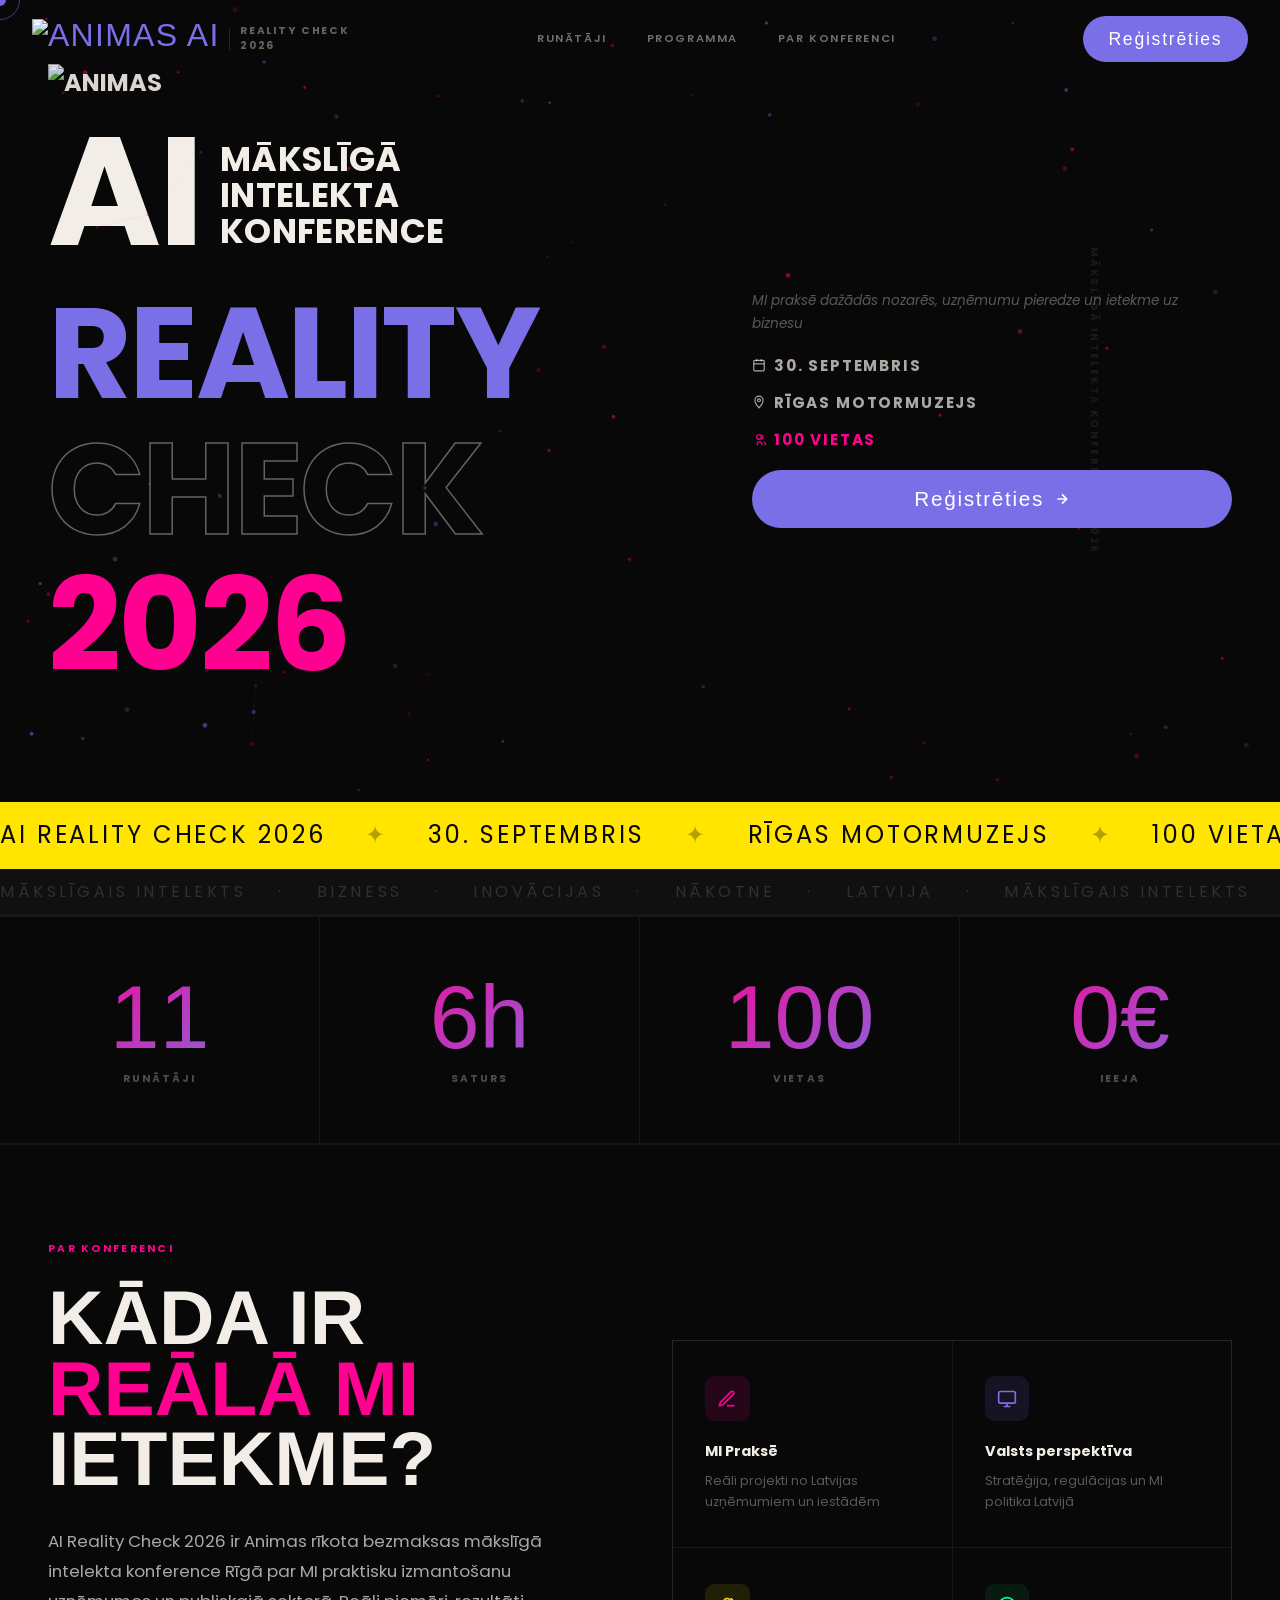
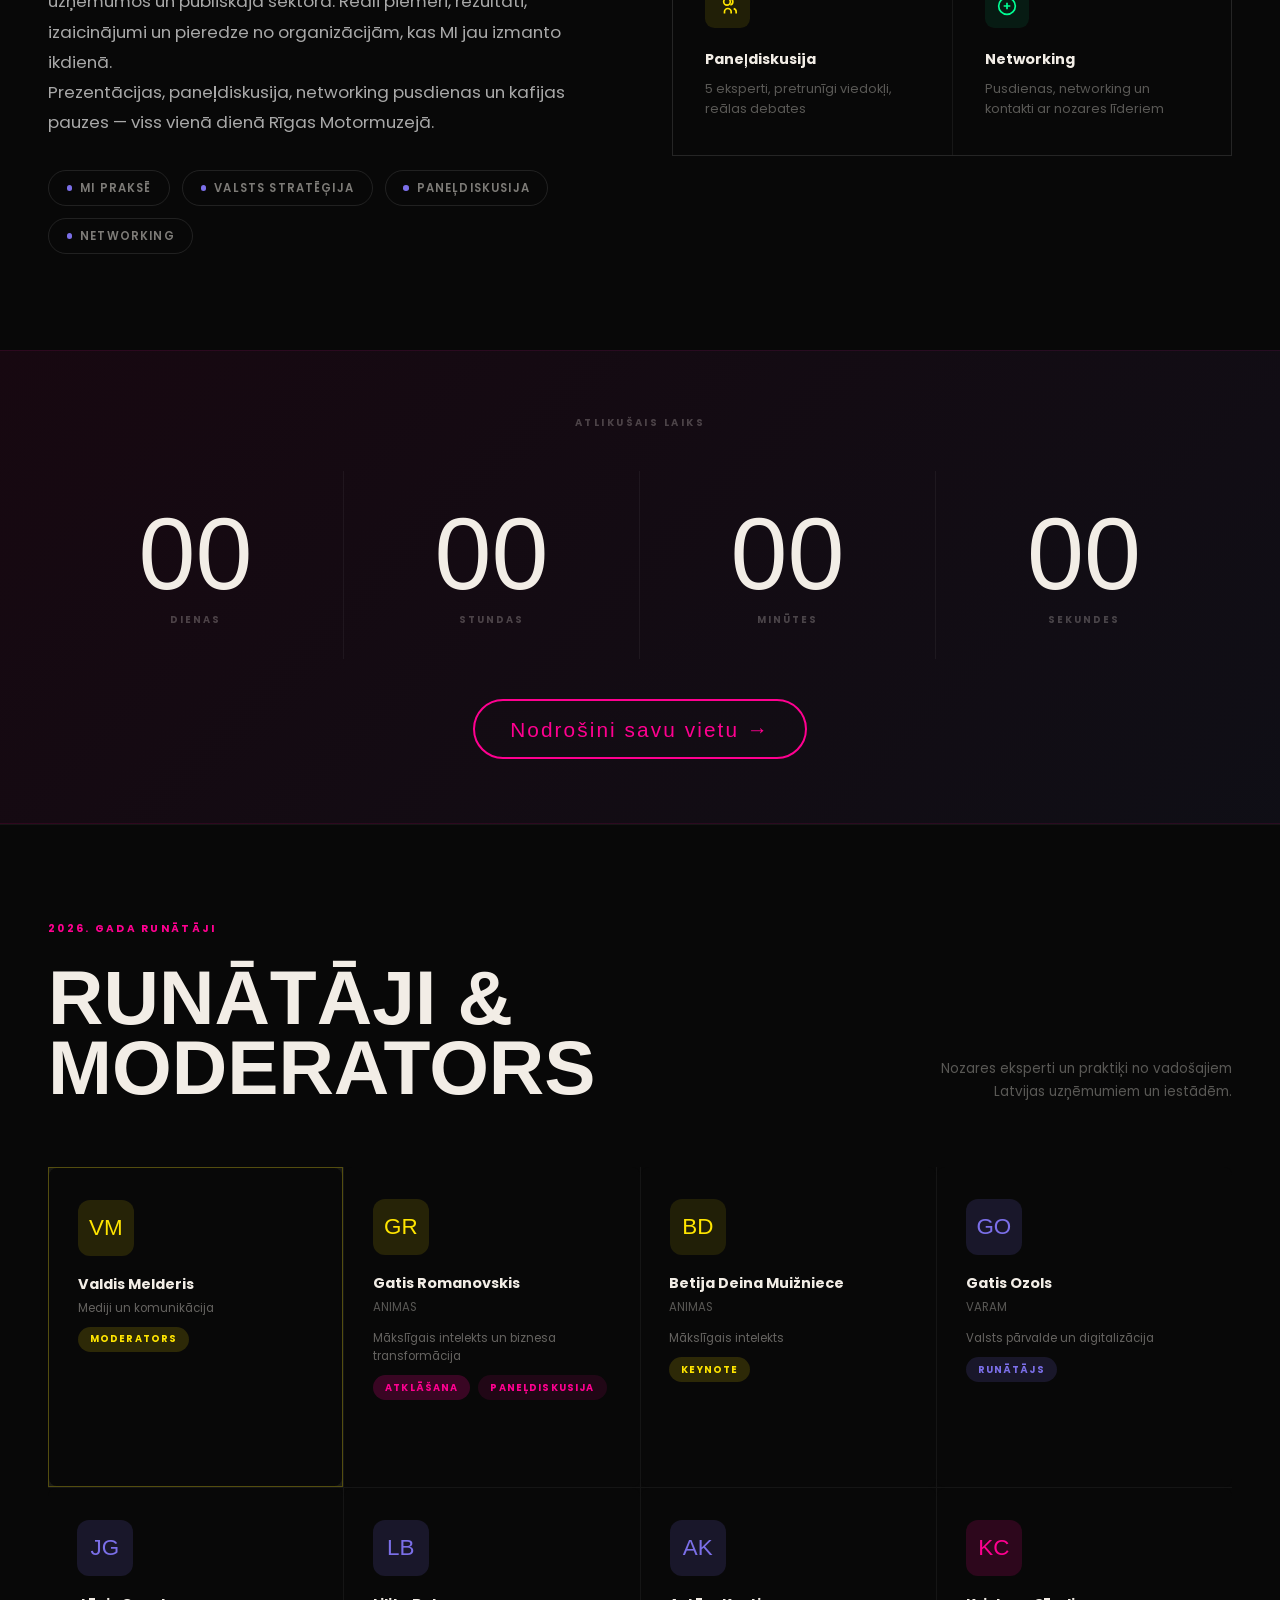
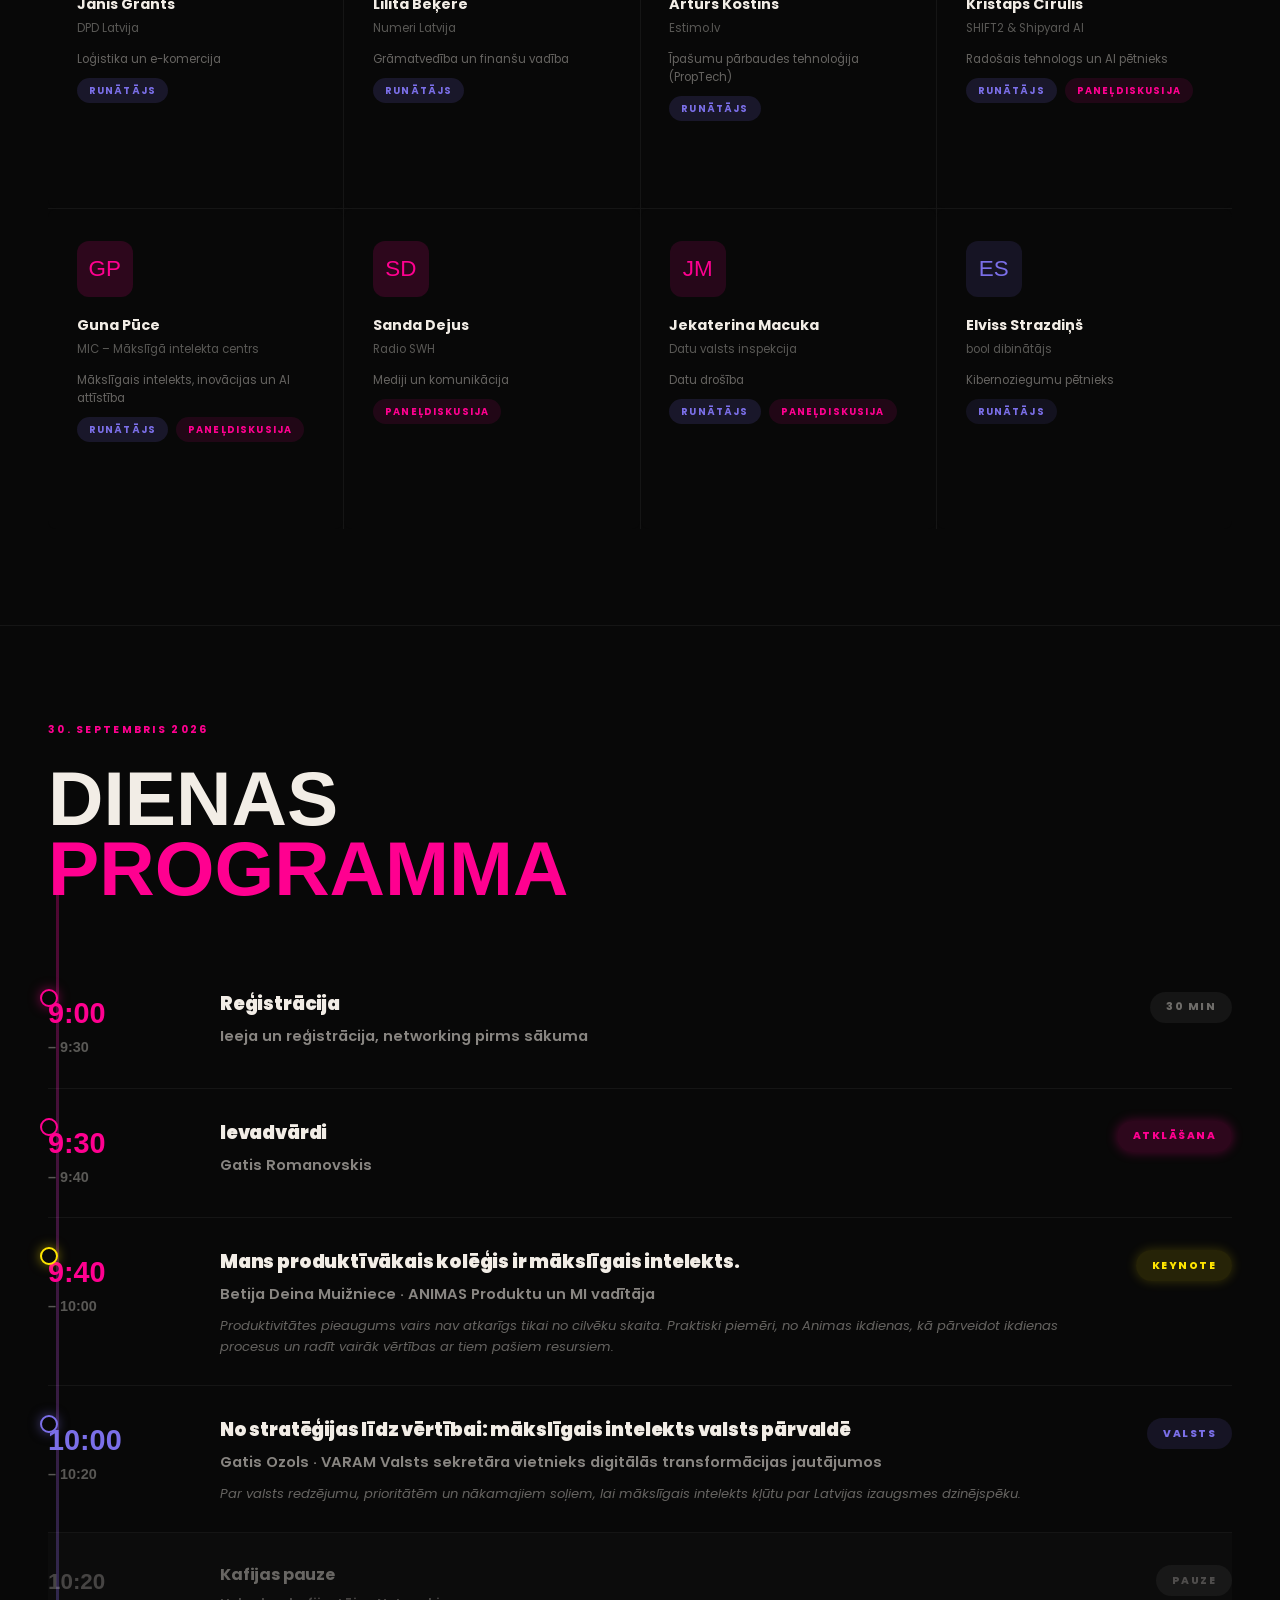
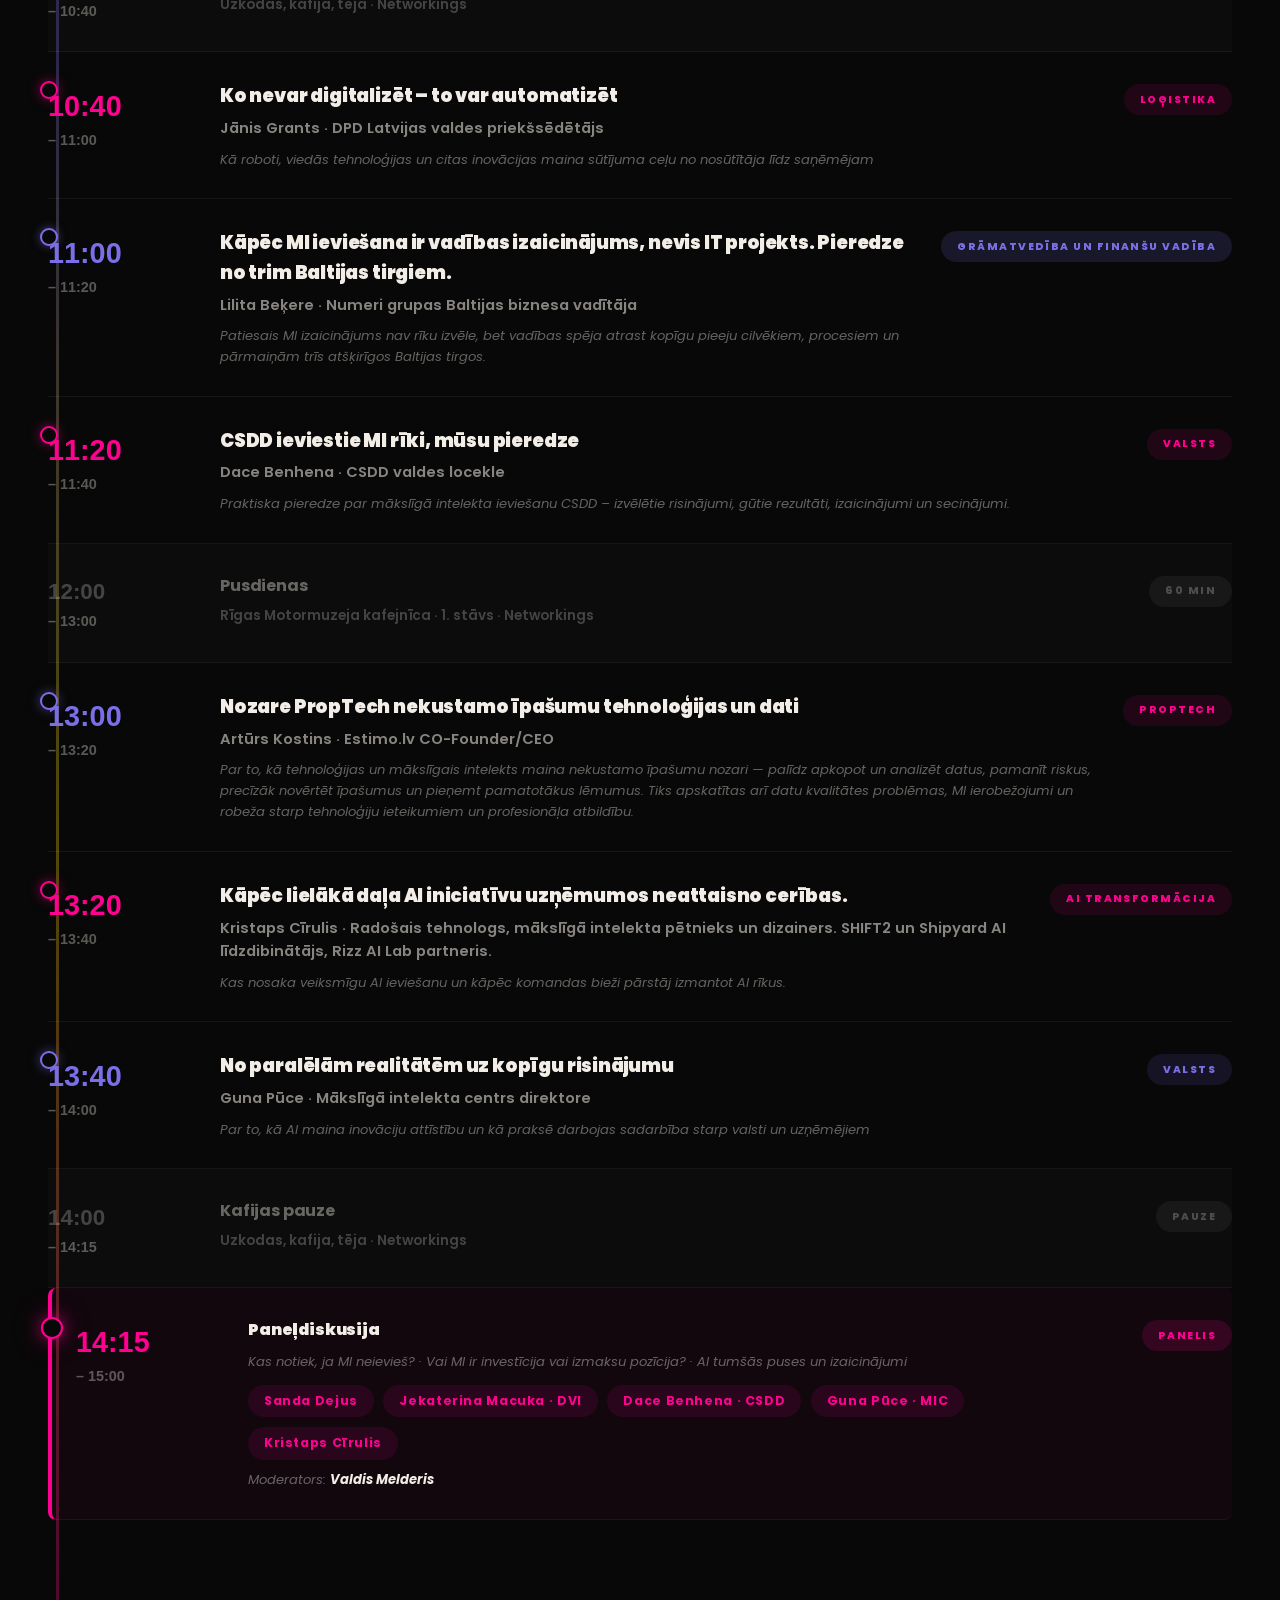
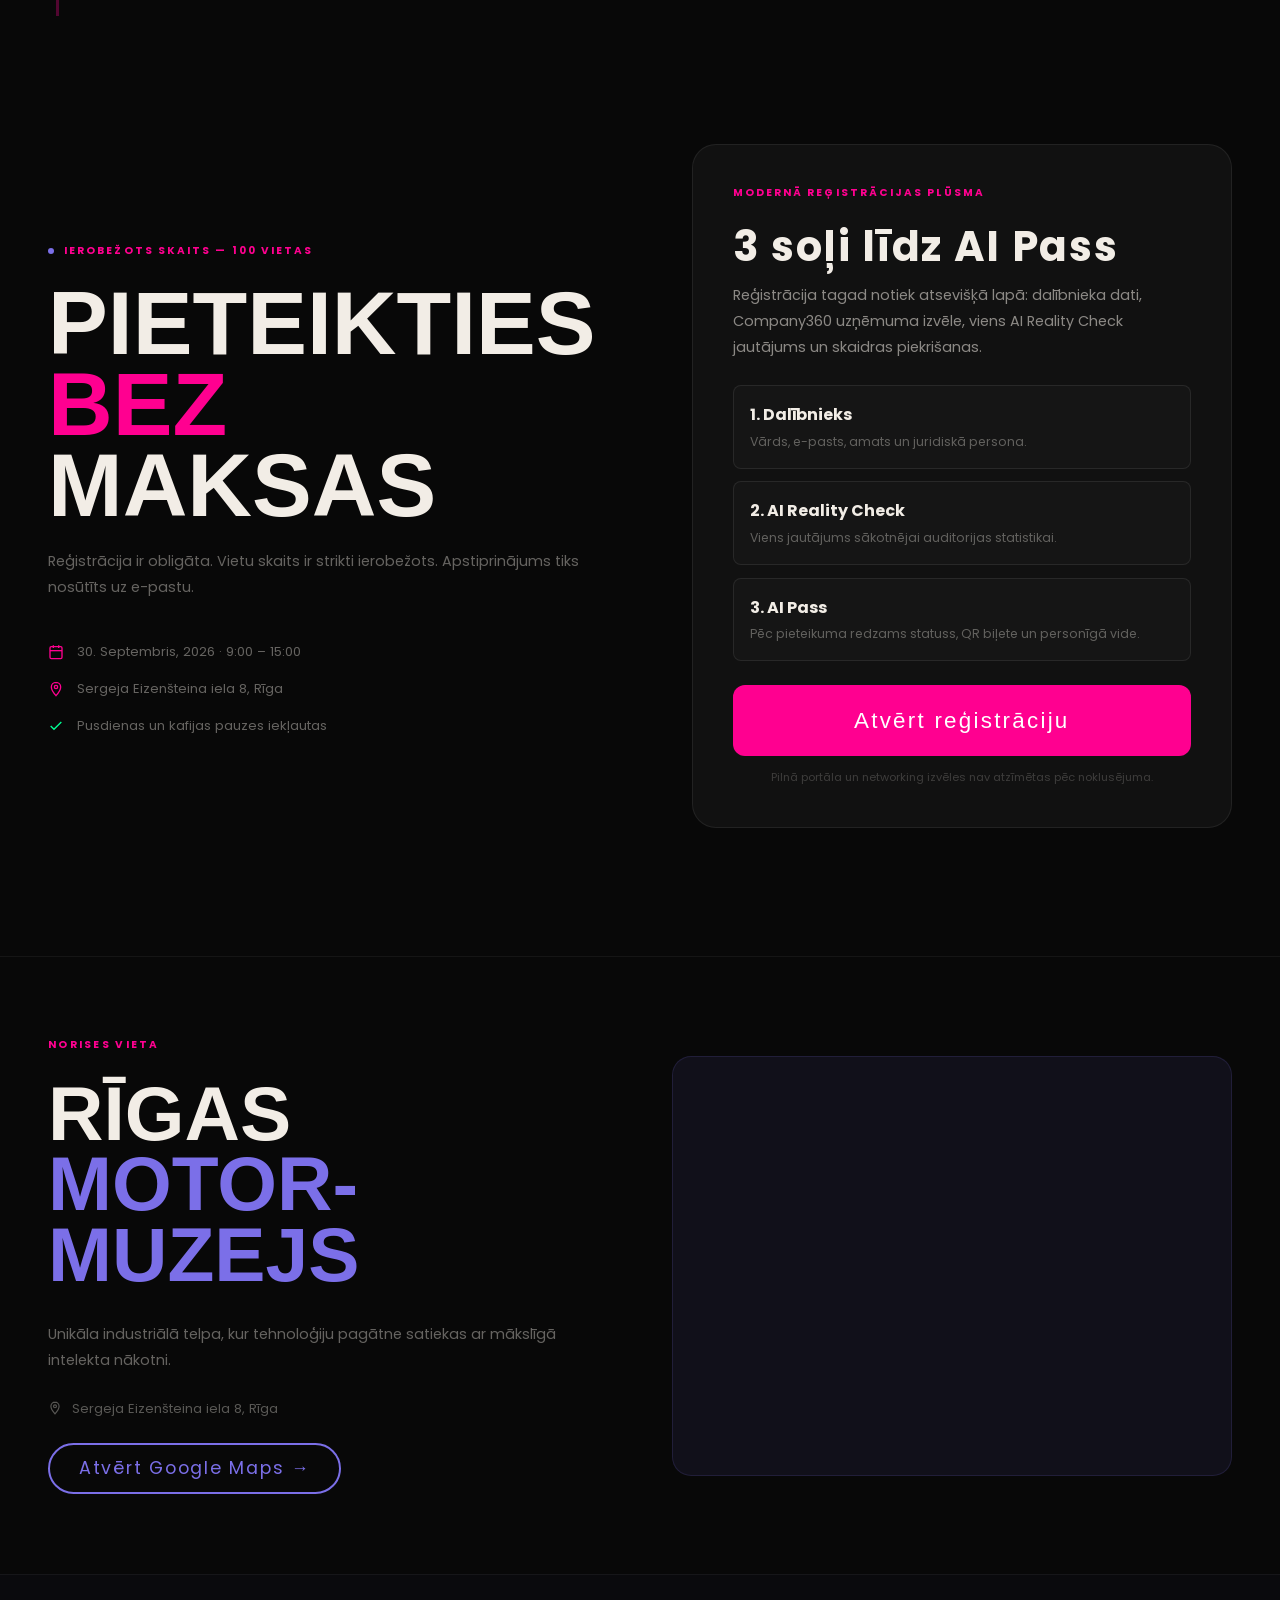
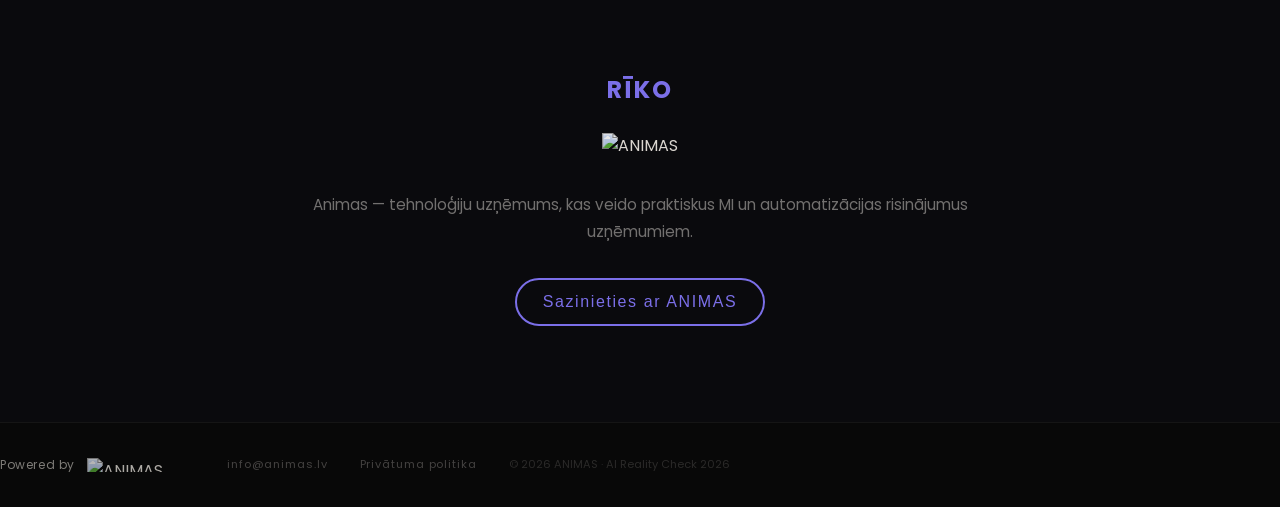
==== commit 7c316f00: "Add 'Paneļdiskusija' badge to Gatis Romanovskis speaker card Co-Authored-By: Claude Haiku 4.5 <norep" ====
--- a/index.html
+++ b/index.html
@@ -1448,6 +1448,7 @@
             <div class="spk-industry" style="font-size:.72rem;color:rgba(242,237,230,.4);margin-bottom:.6rem">Mākslīgais intelekts un biznesa transformācija</div>
             <div class="spk-tags" style="display:flex;gap:.5rem;flex-wrap:wrap">
               <span class="spk-badge" style="background:rgba(255,0,144,.2);color:var(--P)">Atklāšana</span>
+              <span class="spk-badge" style="background:rgba(255,0,144,.1);color:var(--P)">Paneļdiskusija</span>
             </div>
           </div>
           <!-- BACK -->
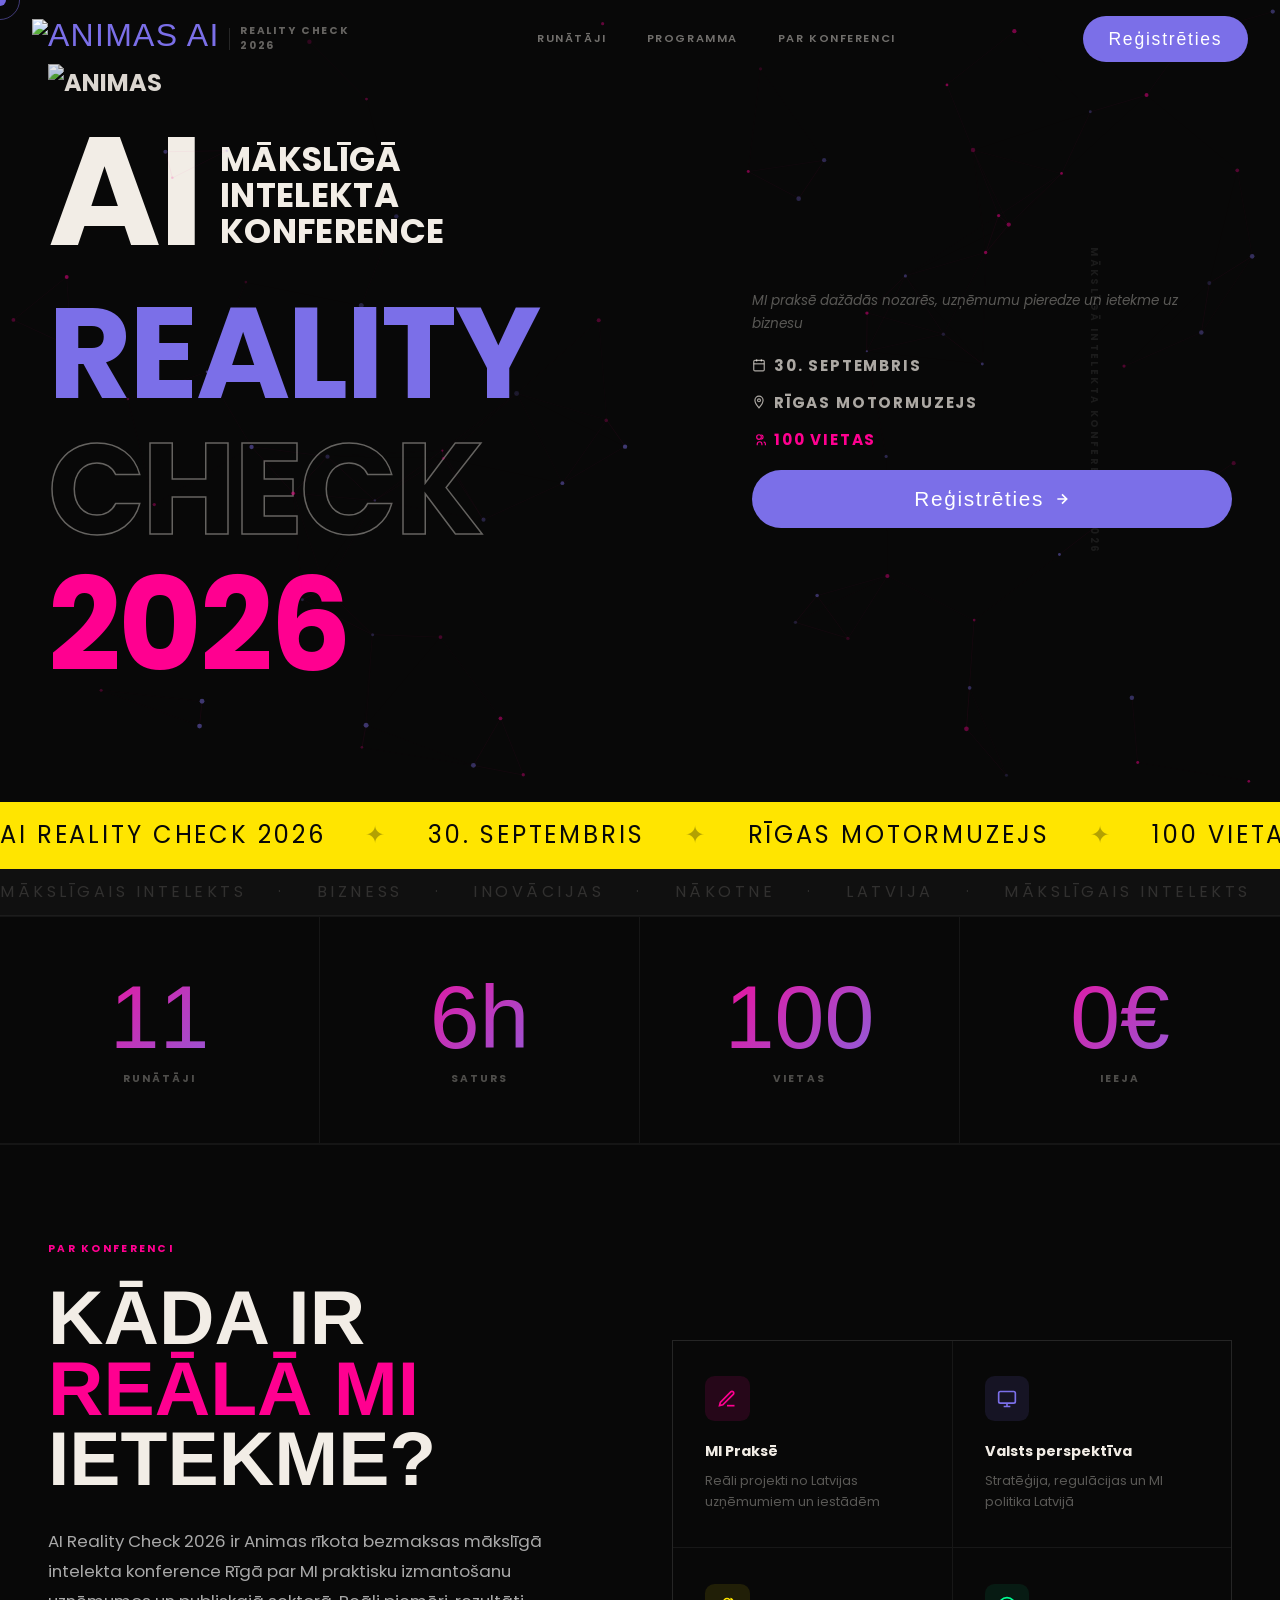
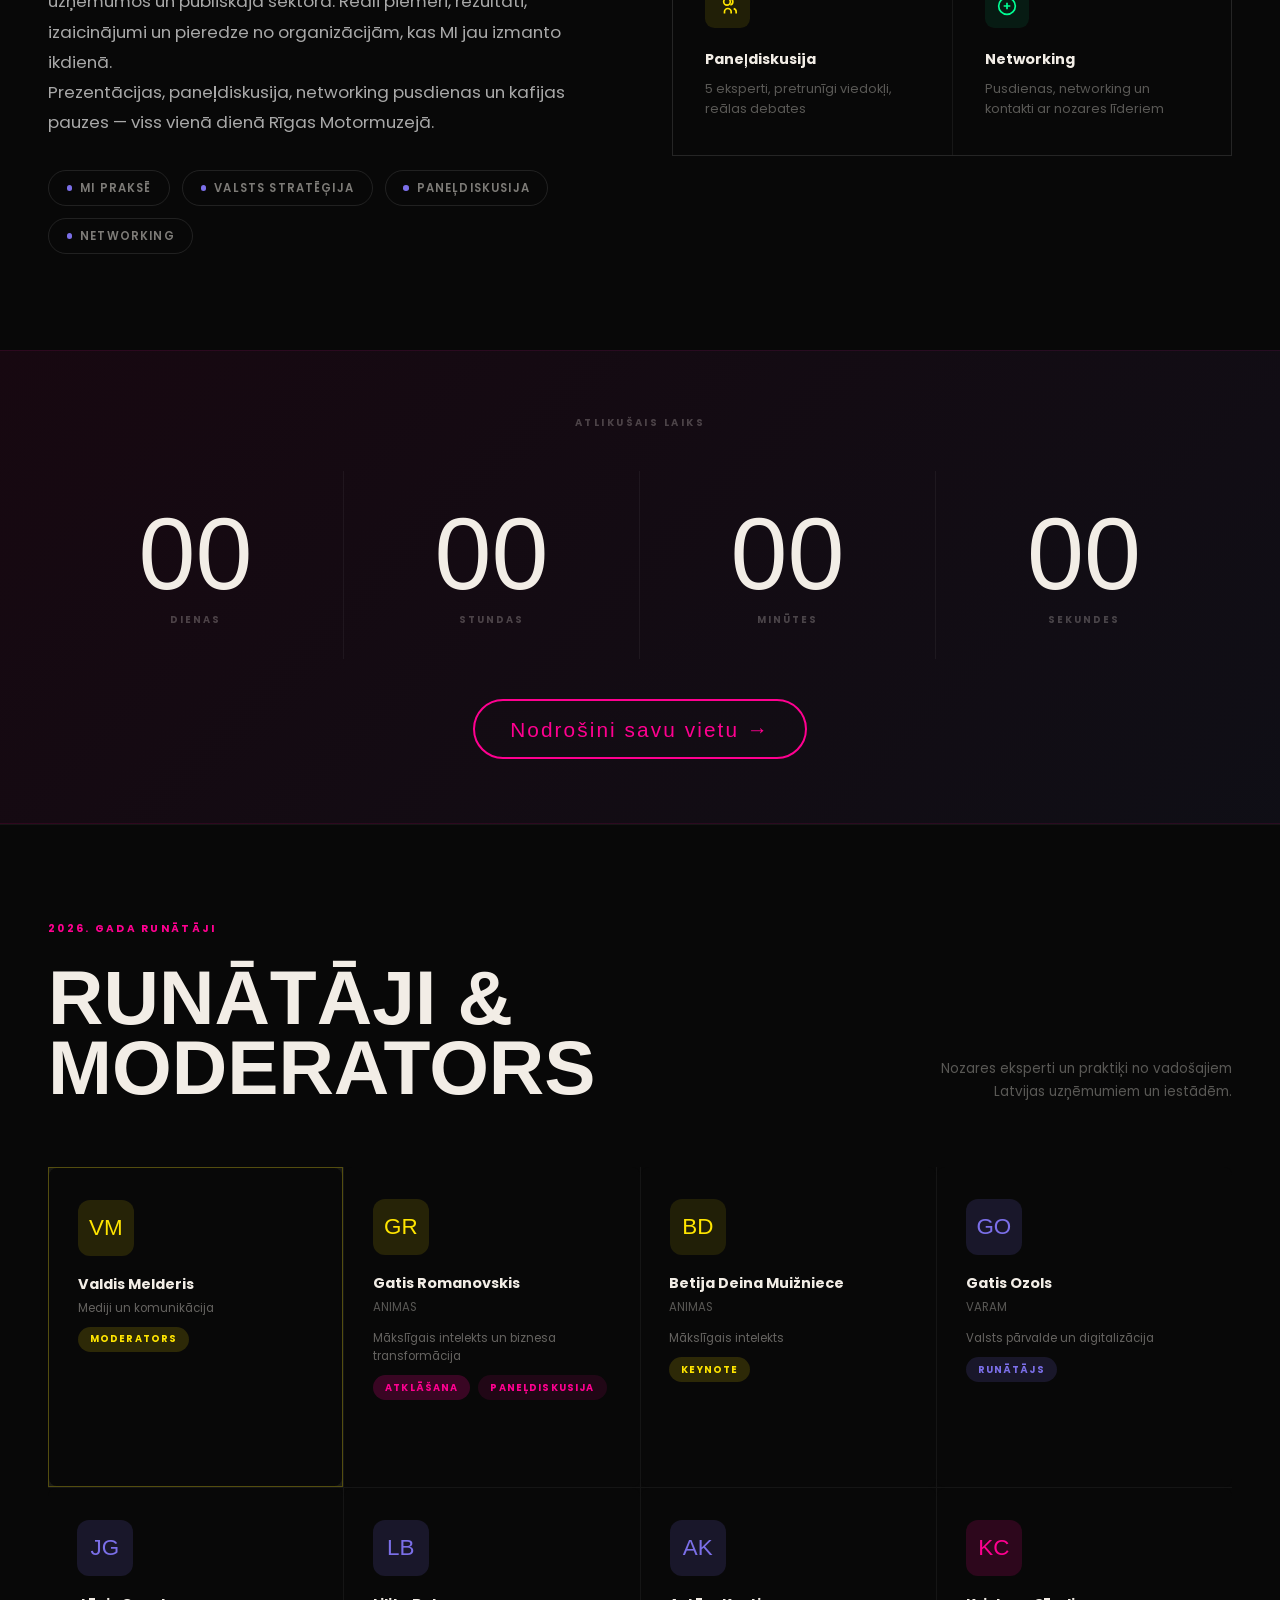
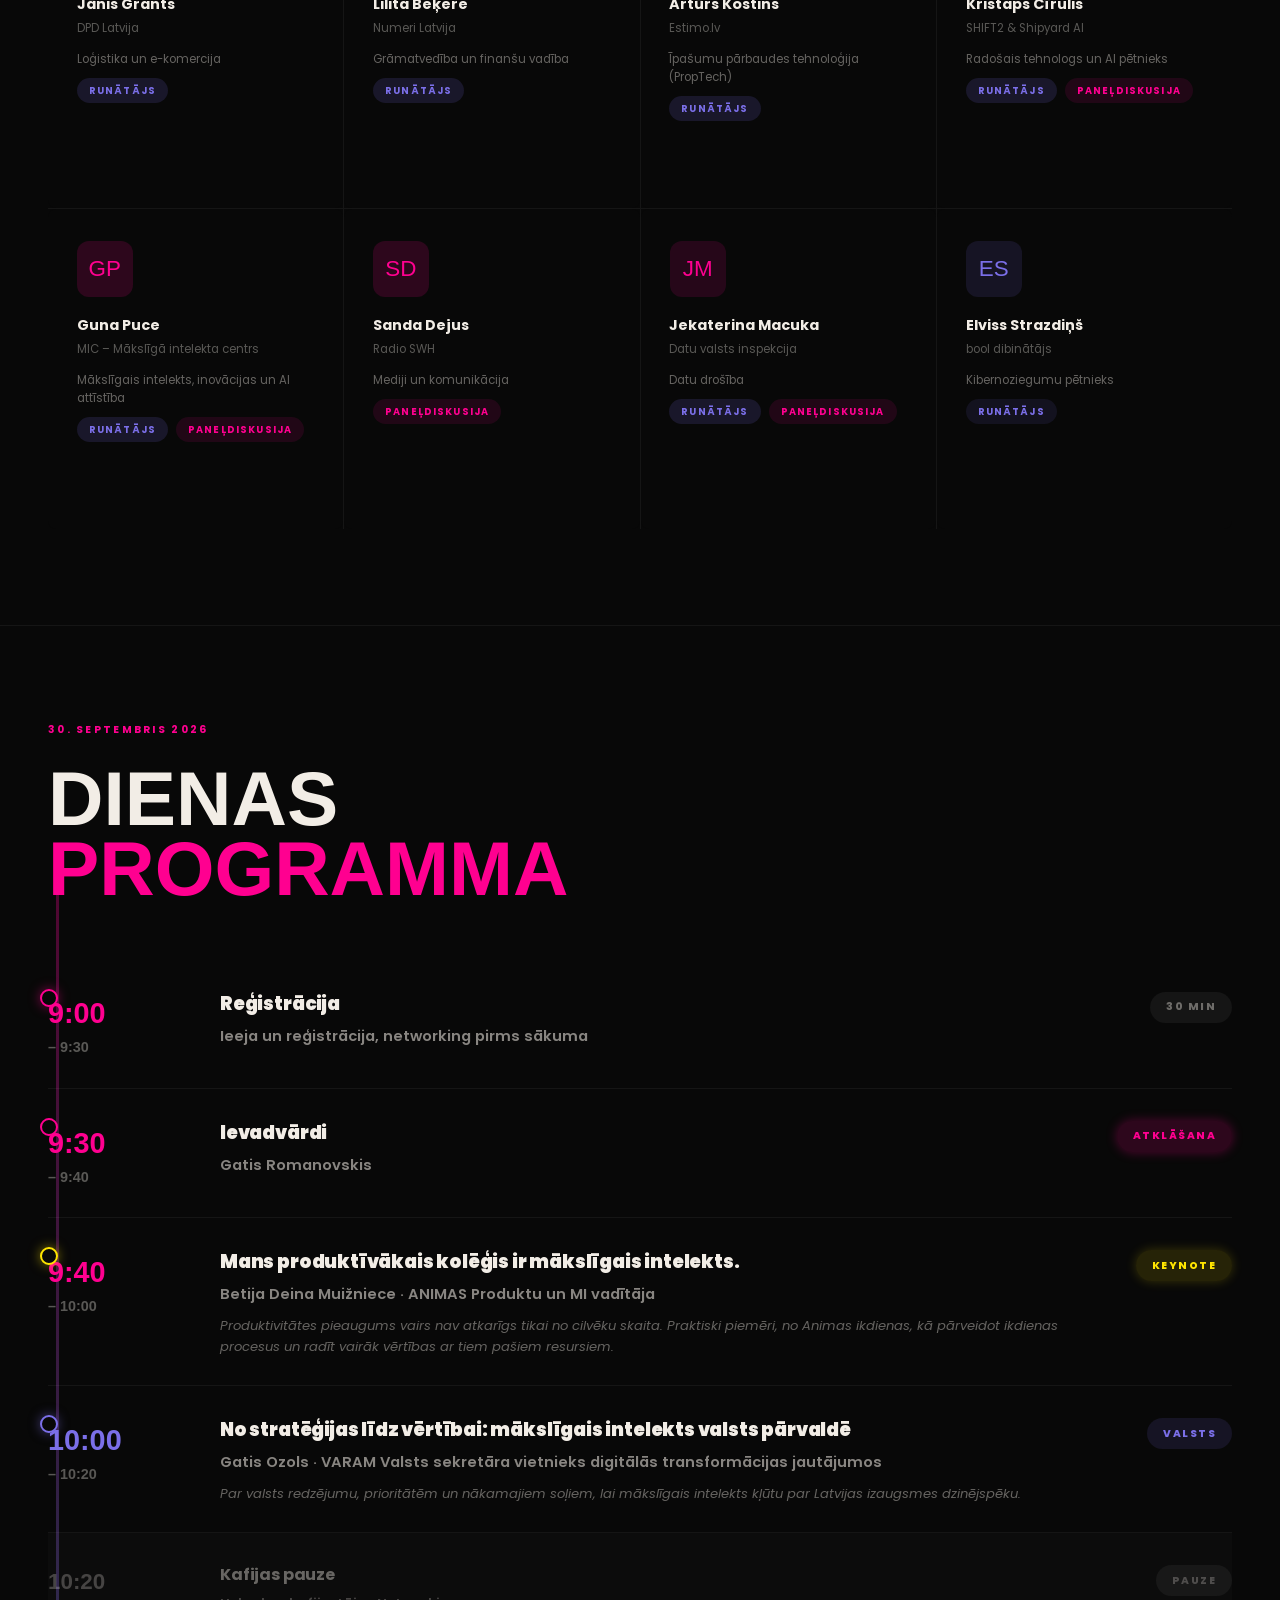
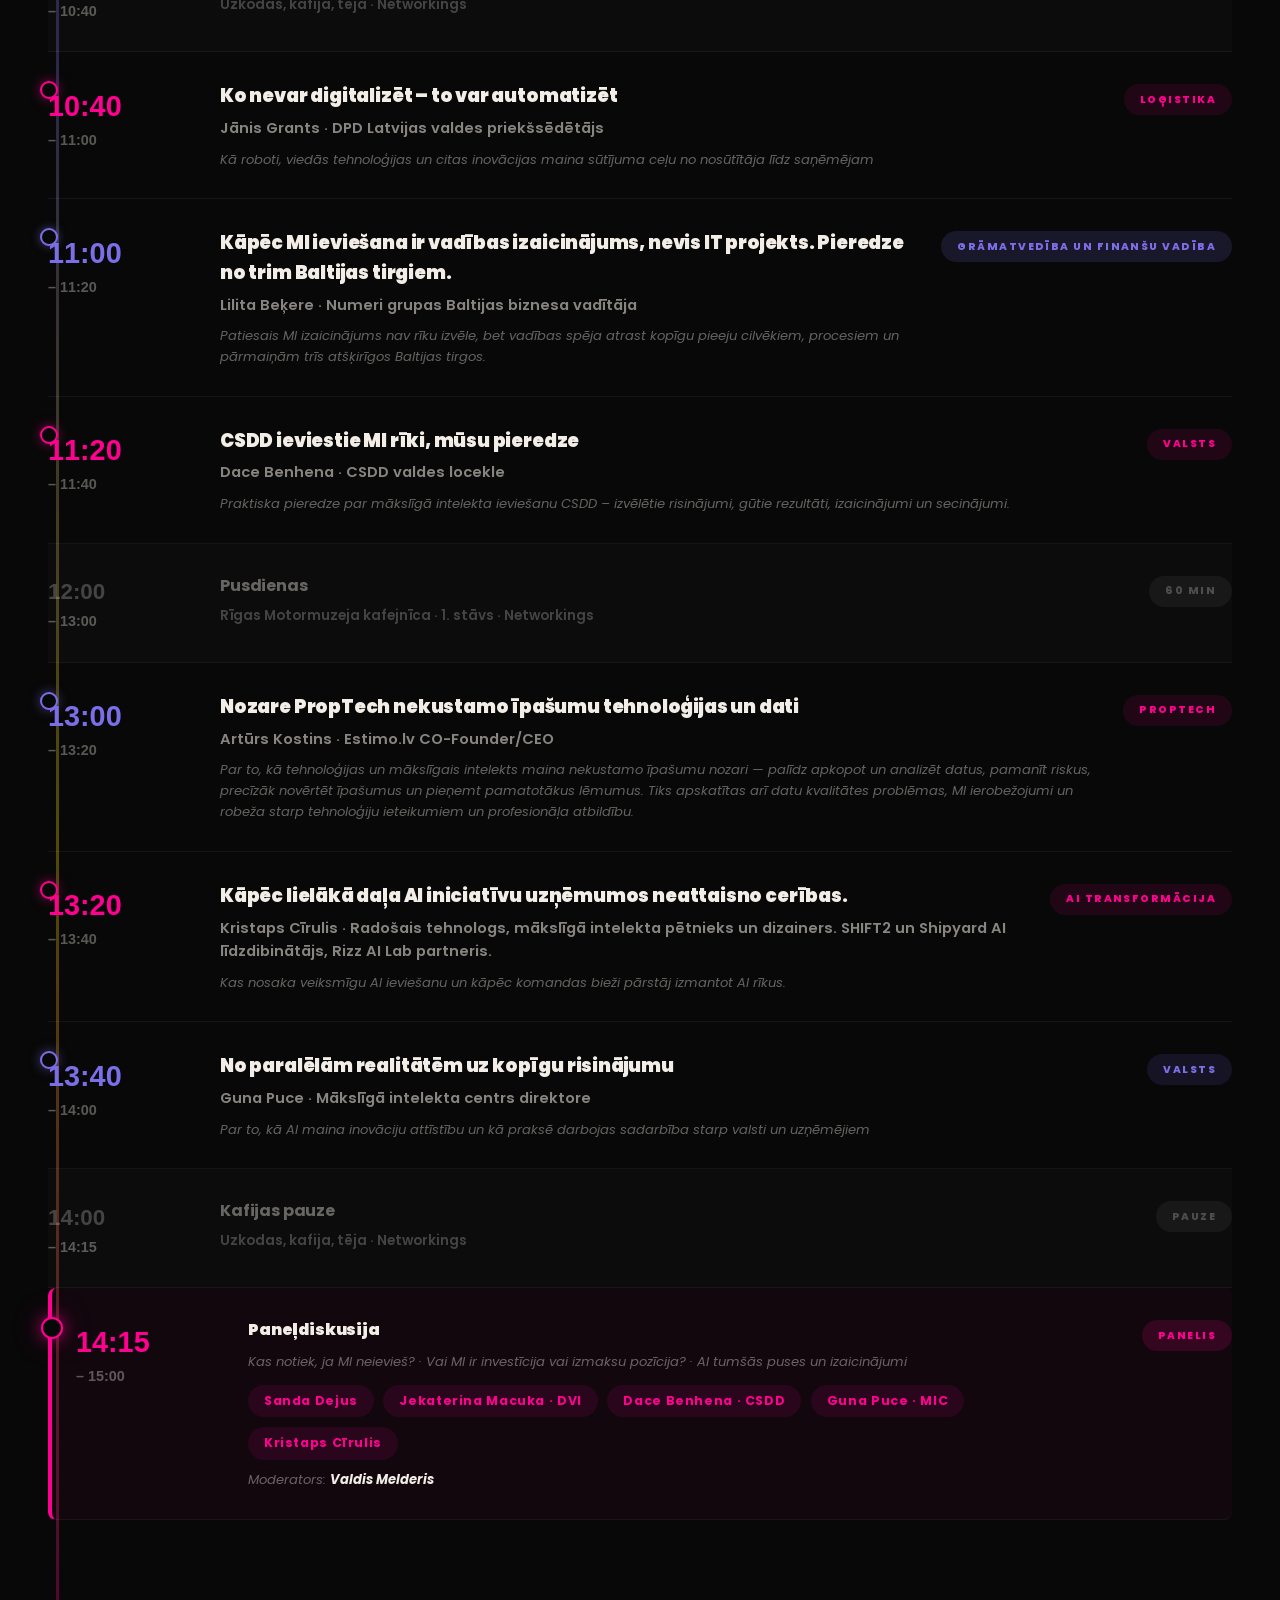
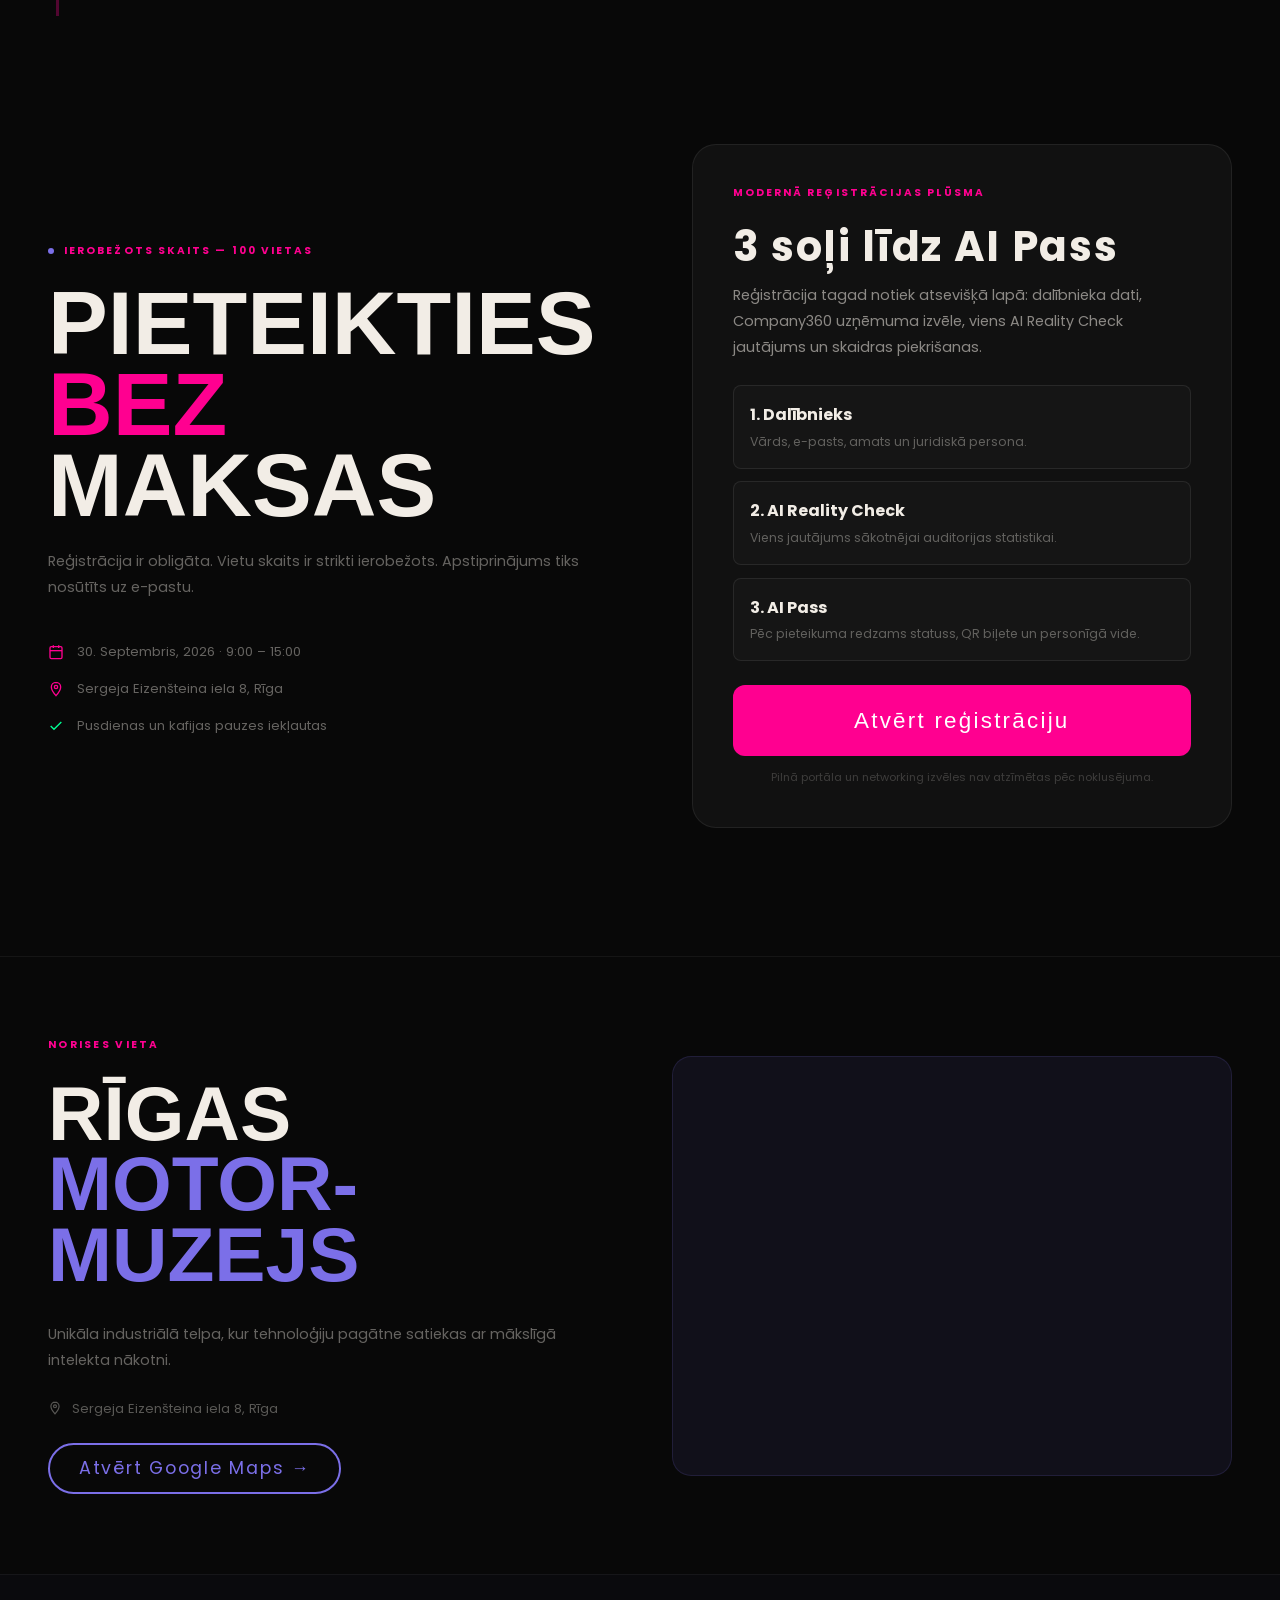
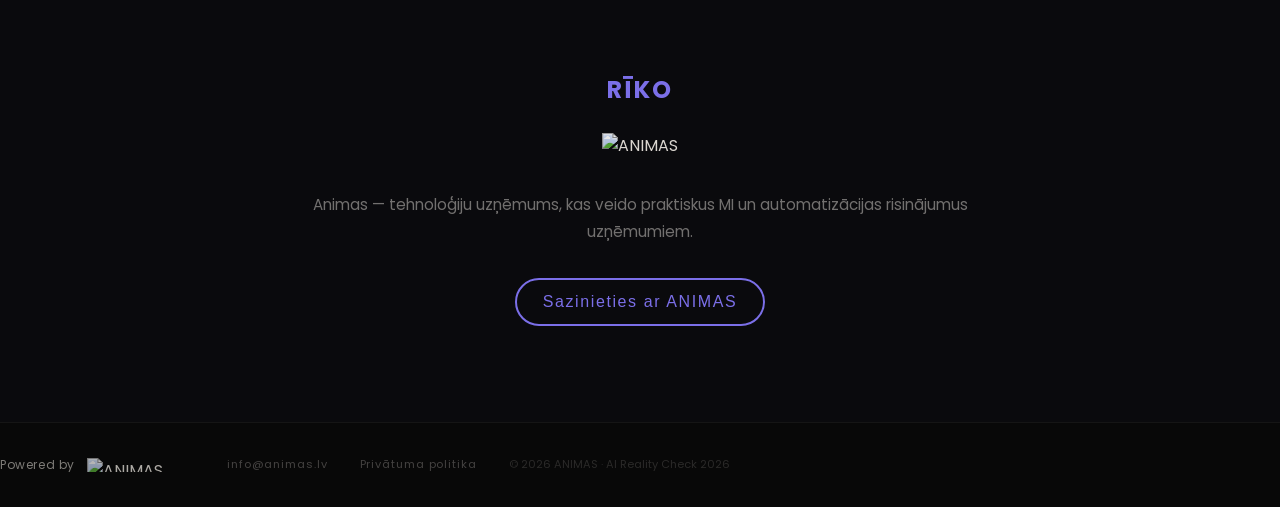
==== commit 29339f35: "pareizrakstība" ====
--- a/index.html
+++ b/index.html
@@ -1163,7 +1163,7 @@
     {"@type": "Person", "name": "Lilita Beķere"},
     {"@type": "Person", "name": "Artūrs Kostins"},
     {"@type": "Person", "name": "Kristaps Cīrulis"},
-    {"@type": "Person", "name": "Guna Pūce"},
+    {"@type": "Person", "name": "Guna Puce"},
     {"@type": "Person", "name": "Sanda Dejus"},
     {"@type": "Person", "name": "Jekaterina Macuka"},
     {"@type": "Person", "name": "Elviss Strazdiņš"}
@@ -1608,13 +1608,13 @@
         </div>
       </div>
 
-      <!-- Guna Pūce - Paneļdiskusija - FLIP CARD -->
+      <!-- Guna Puce - Paneļdiskusija - FLIP CARD -->
       <div class="spk-card spk-flip-card">
         <div class="spk-flip-inner">
           <!-- FRONT -->
           <div class="spk-flip-front">
             <div class="spk-av" style="background:rgba(255,0,144,.15)"><span style="color:var(--P)">GP</span></div>
-            <div class="spk-name">Guna Pūce</div>
+            <div class="spk-name">Guna Puce</div>
             <div class="spk-org">MIC – Mākslīgā intelekta centrs</div>
             <div class="spk-industry" style="font-size:.72rem;color:rgba(242,237,230,.4);margin-bottom:.6rem">Mākslīgais intelekts, inovācijas un AI attīstība</div>
             <div class="spk-tags" style="display:flex;gap:.5rem;flex-wrap:wrap">
@@ -1624,9 +1624,9 @@
           </div>
           <!-- BACK -->
           <div class="spk-flip-back">
-            <img src="https://raw.githubusercontent.com/ANIMAS-SIA/newsletter-assets/refs/heads/main/AI%20reality%20check%202026_Guna%20Pu%CC%84ce_foto.png" alt="Guna Pūce" style="width:100%;height:100%;object-fit:cover;border-radius:.5rem">
+            <img src="https://raw.githubusercontent.com/ANIMAS-SIA/newsletter-assets/refs/heads/main/AI%20reality%20check%202026_Guna%20Pu%CC%84ce_foto.png" alt="Guna Puce" style="width:100%;height:100%;object-fit:cover;border-radius:.5rem">
             <div style="position:absolute;bottom:0;left:0;right:0;background:linear-gradient(180deg,transparent,rgba(8,8,8,.9));padding:1.5rem;border-radius:0 0 .5rem .5rem;text-align:center;z-index:10">
-              <div style="font-weight:600;font-size:1rem;color:var(--W)">Guna Pūce</div>
+              <div style="font-weight:600;font-size:1rem;color:var(--W)">Guna Puce</div>
               <div style="font-size:.8rem;color:rgba(242,237,230,.6);margin-top:.3rem">MIC – Mākslīgā intelekta centrs</div>
             </div>
           </div>
@@ -1822,7 +1822,7 @@
         <div><div class="ag-dot" style="border-color:var(--V);box-shadow:0 0 12px rgba(123,111,232,.5)"></div><div class="ag-time" style="color:var(--V)">13:40<span class="ag-time-end">– 14:00</span></div></div>
         <div>
           <div class="ag-title">No paralēlām realitātēm uz kopīgu risinājumu</div>
-          <div class="ag-who">Guna Pūce · Mākslīgā intelekta centrs direktore</div>
+          <div class="ag-who">Guna Puce · Mākslīgā intelekta centrs direktore</div>
           <div class="ag-note">Par to, kā AI maina inovāciju attīstību un kā praksē darbojas sadarbība starp valsti un uzņēmējiem</div>
         </div>
         <span class="ag-badge" style="background:rgba(123,111,232,.12);color:var(--V)">VALSTS</span>
@@ -1845,7 +1845,7 @@
             <span class="panel-name">Sanda Dejus</span>
             <span class="panel-name">Jekaterina Macuka · DVI</span>
             <span class="panel-name">Dace Benhena · CSDD</span>
-            <span class="panel-name">Guna Pūce · MIC</span>
+            <span class="panel-name">Guna Puce · MIC</span>
             <span class="panel-name">Kristaps Cīrulis</span>
           </div>
           <div class="ag-note" style="margin-top:.6rem">
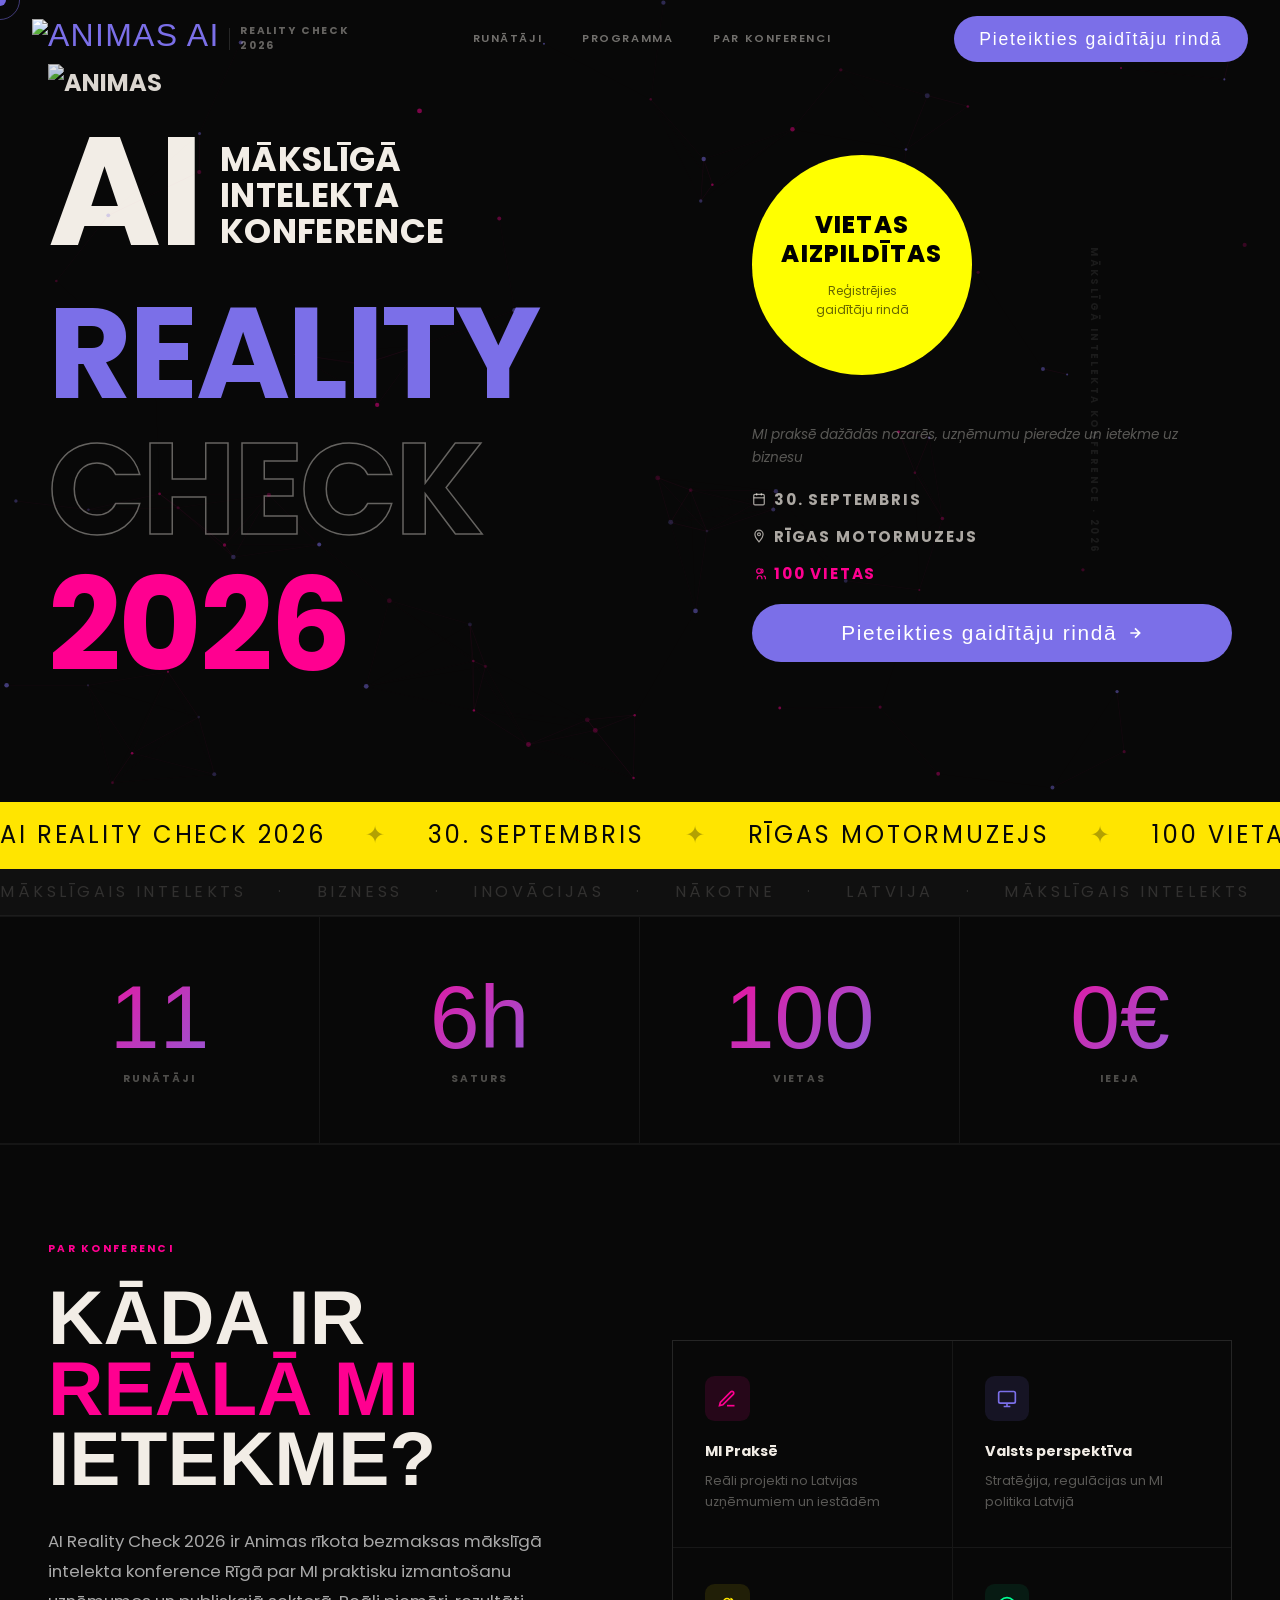
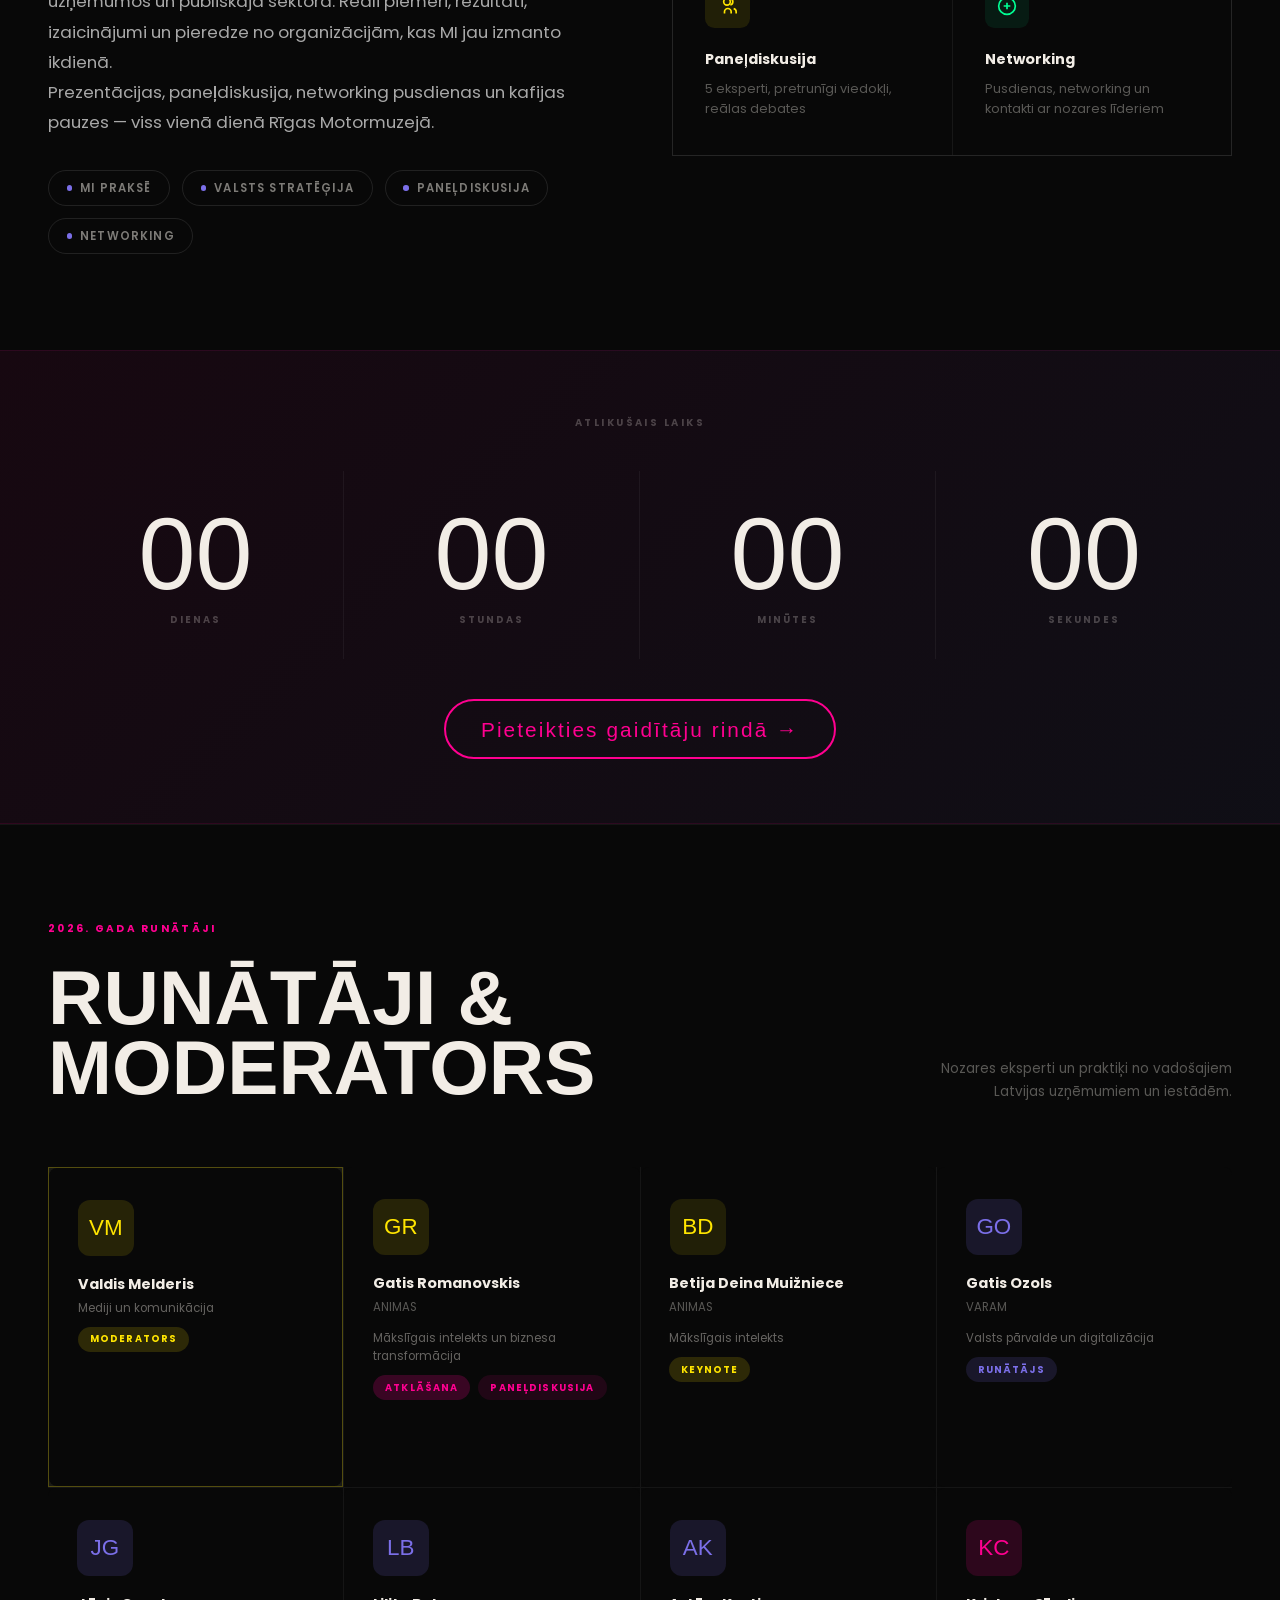
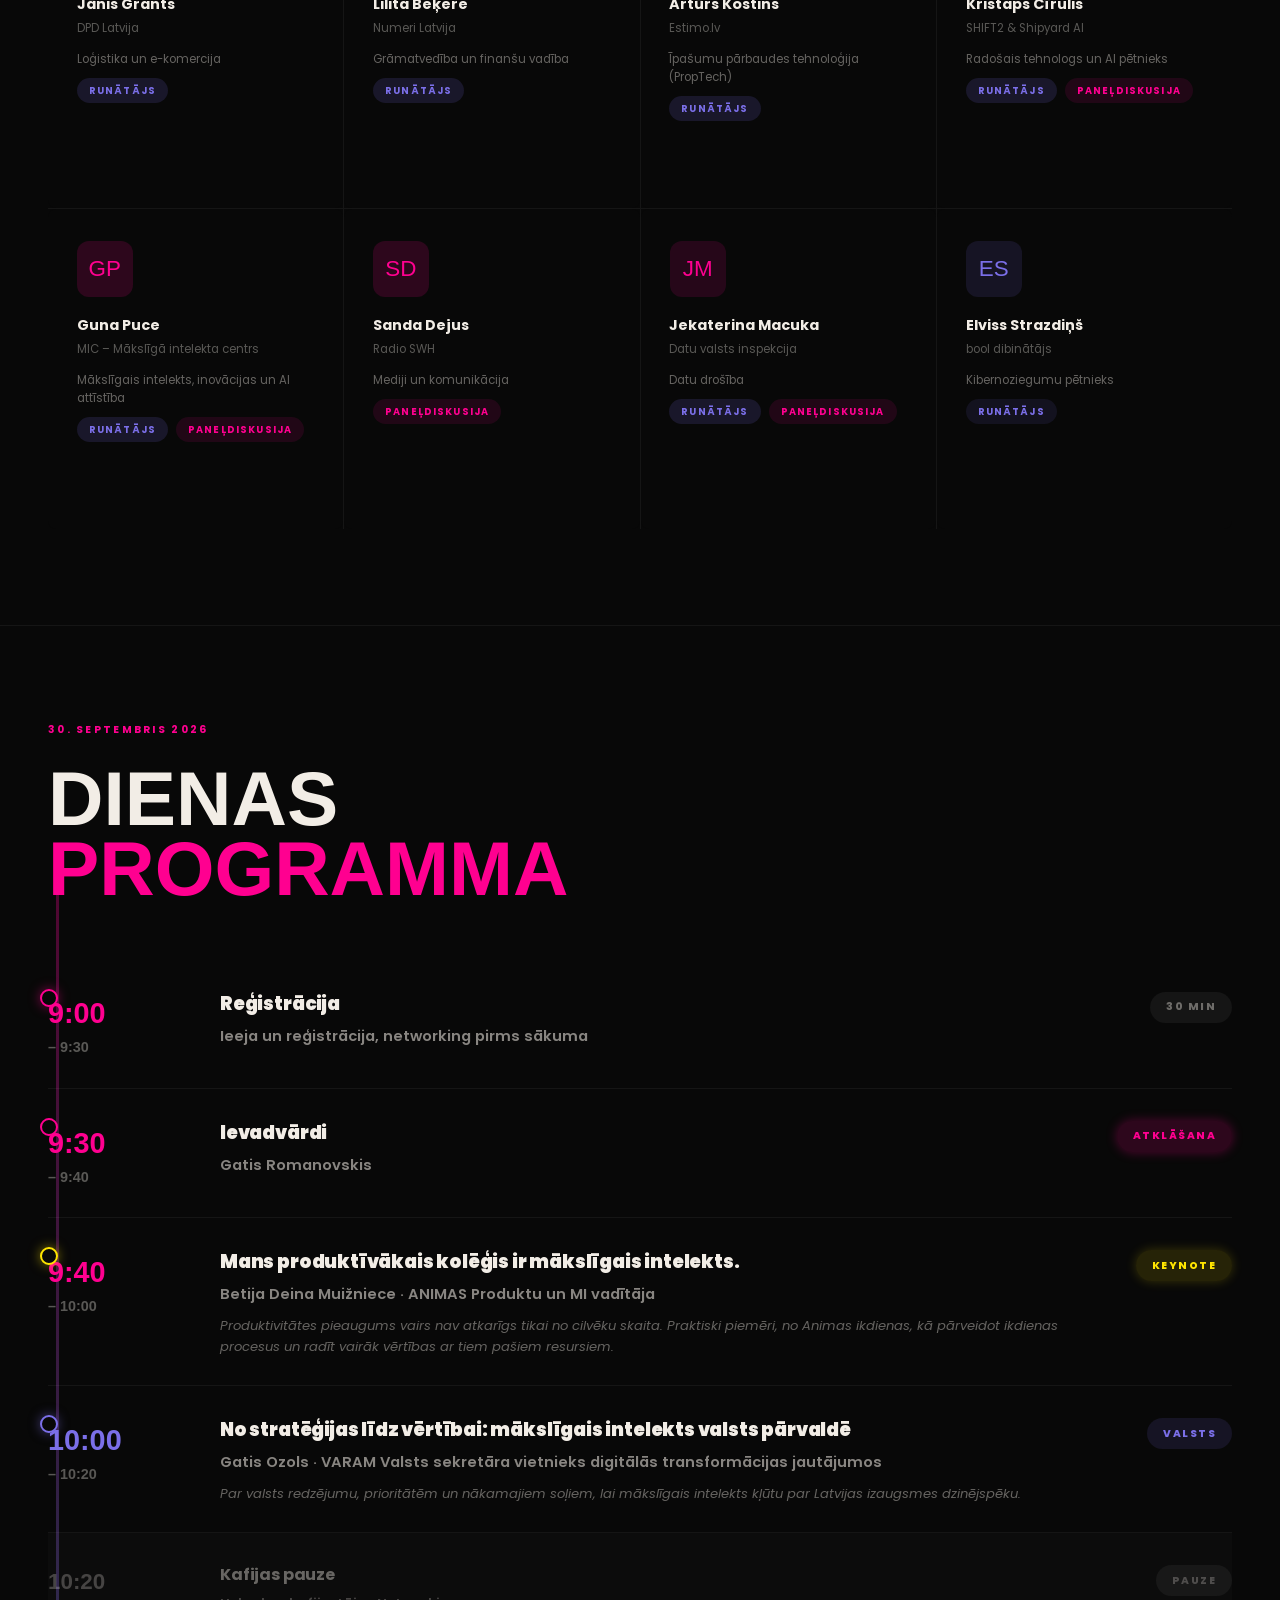
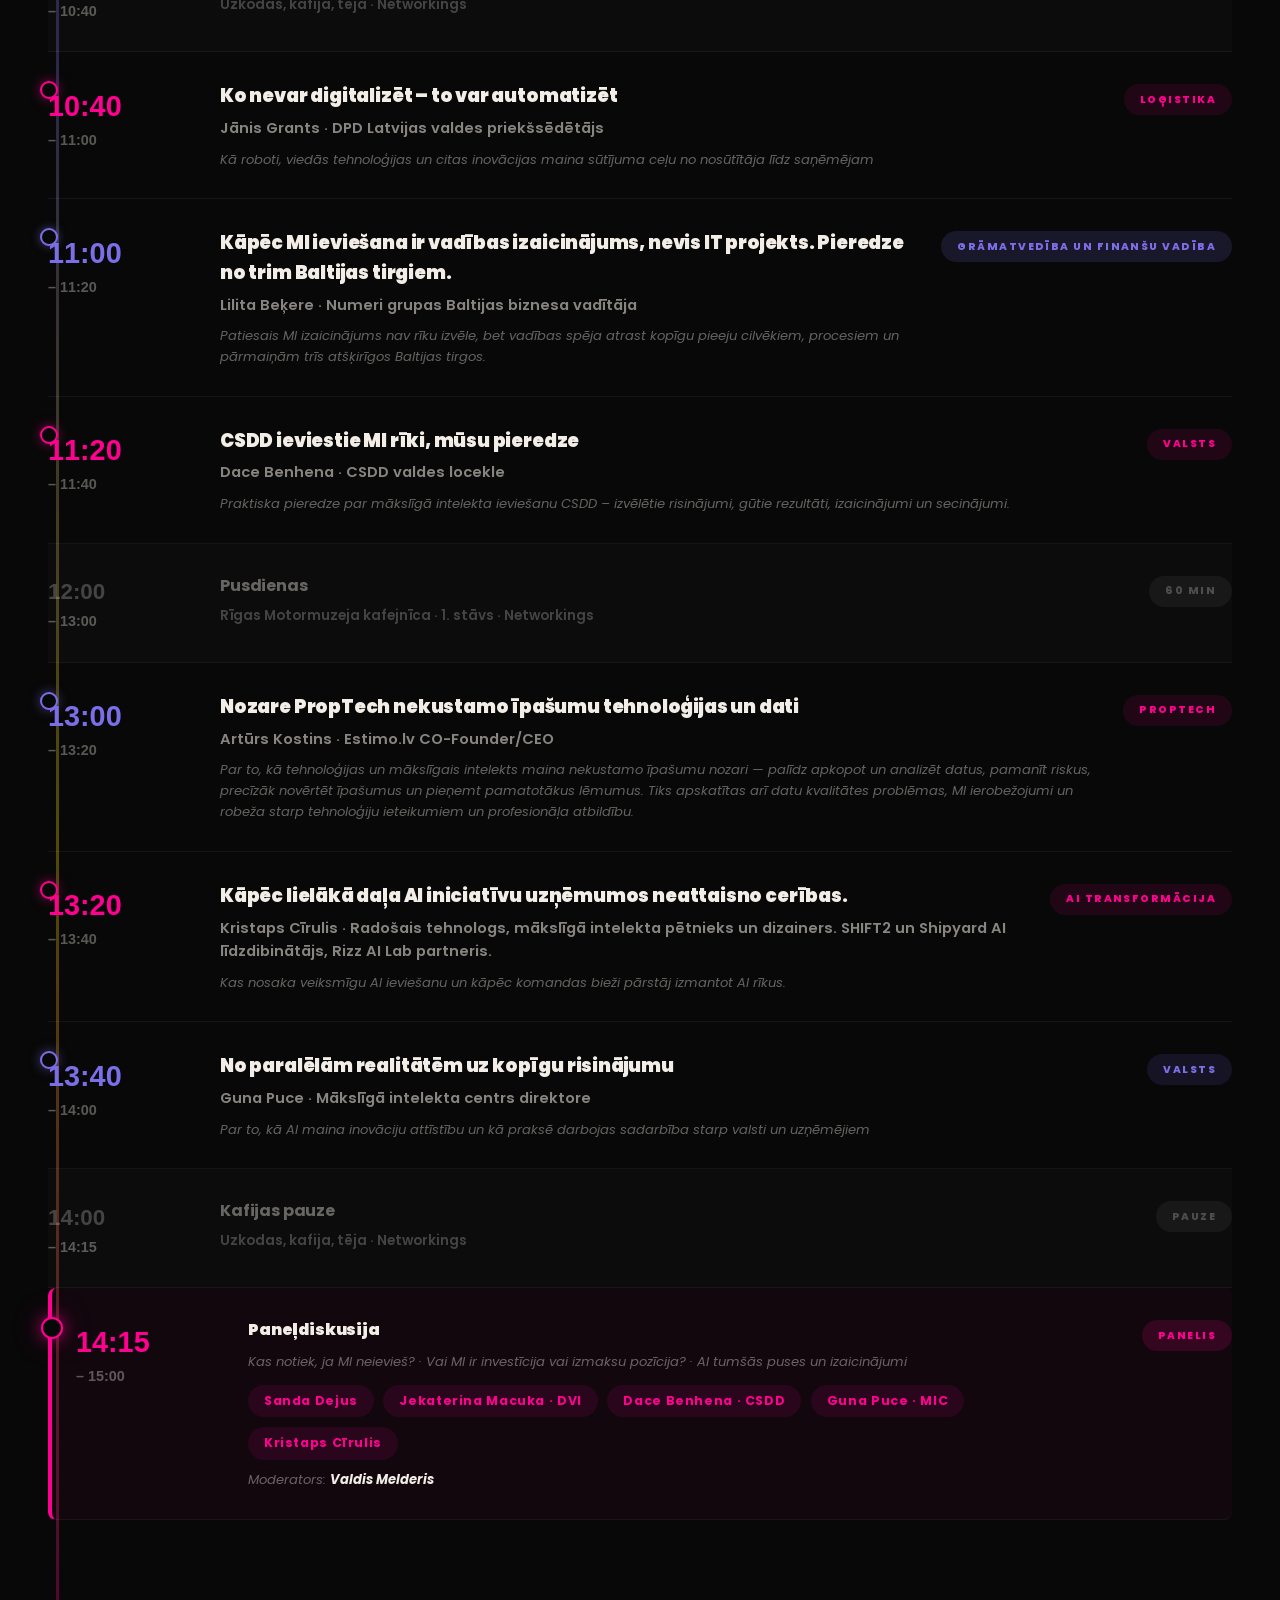
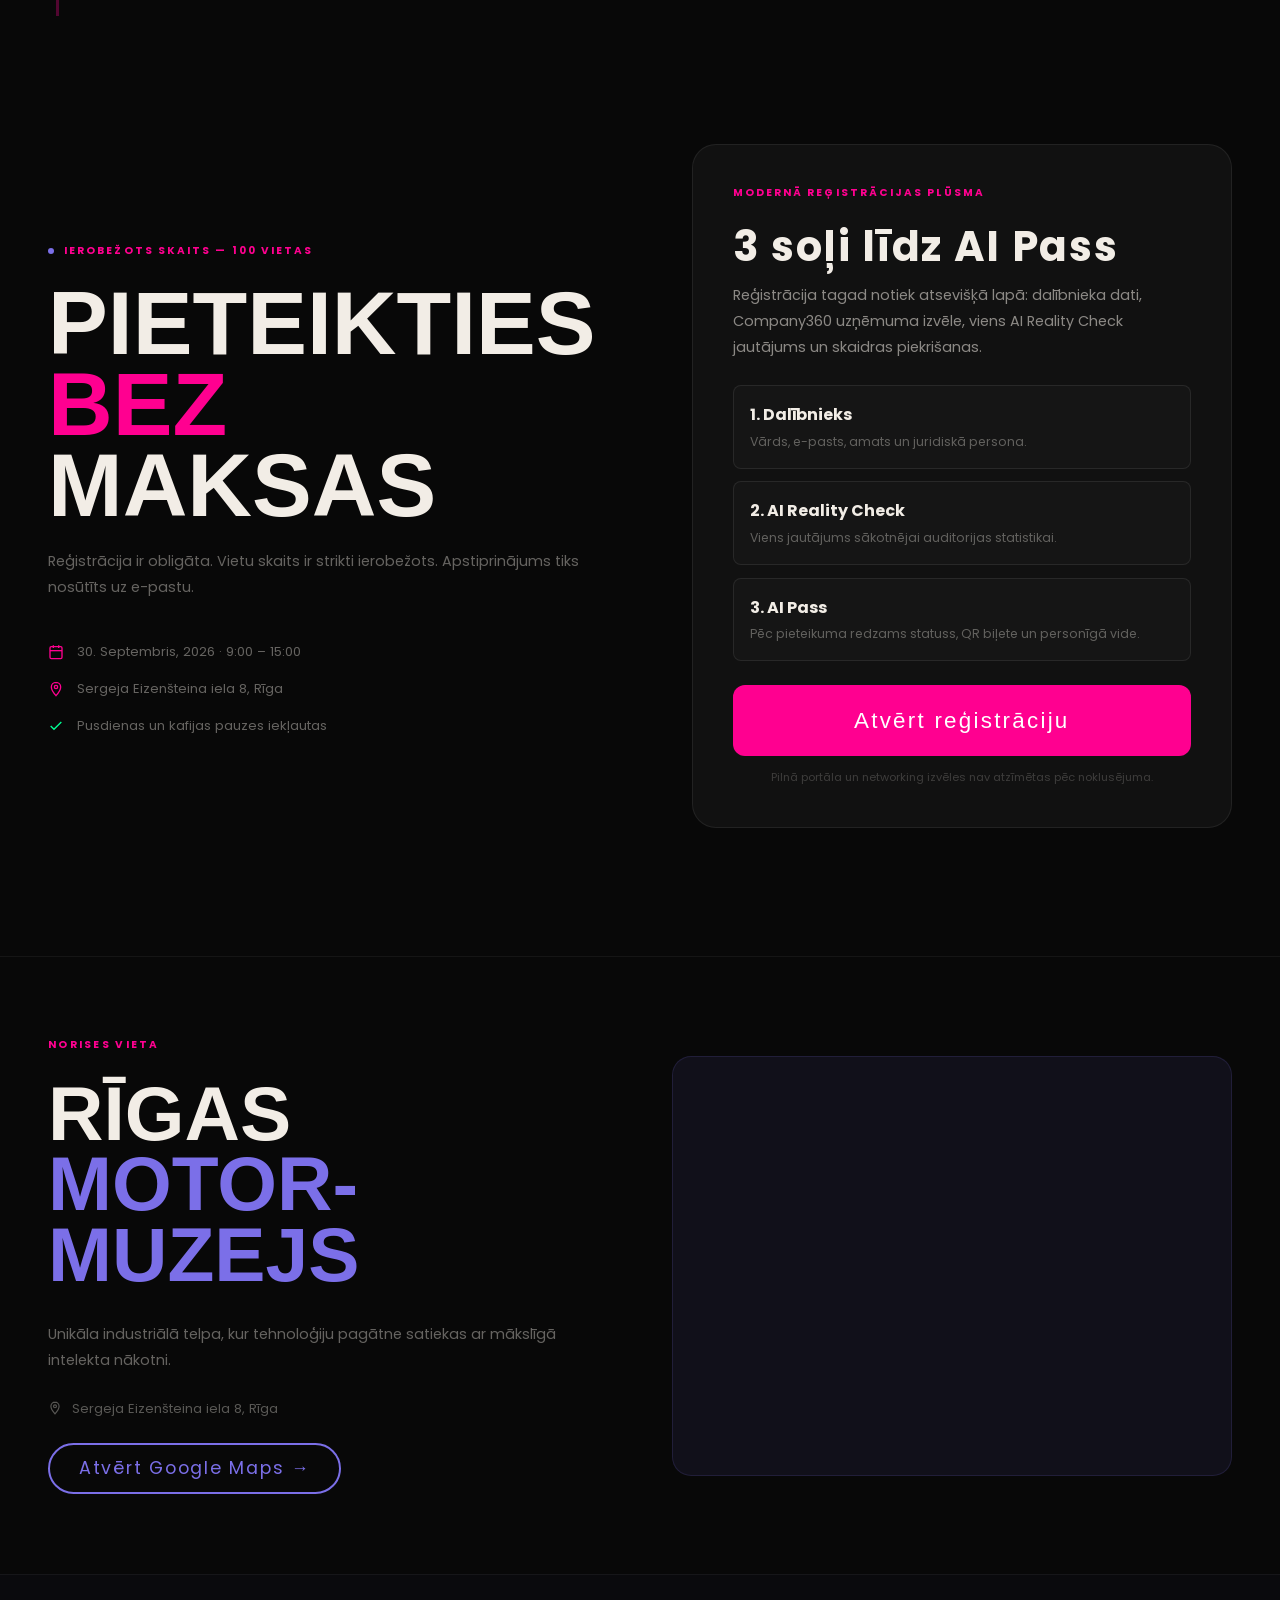
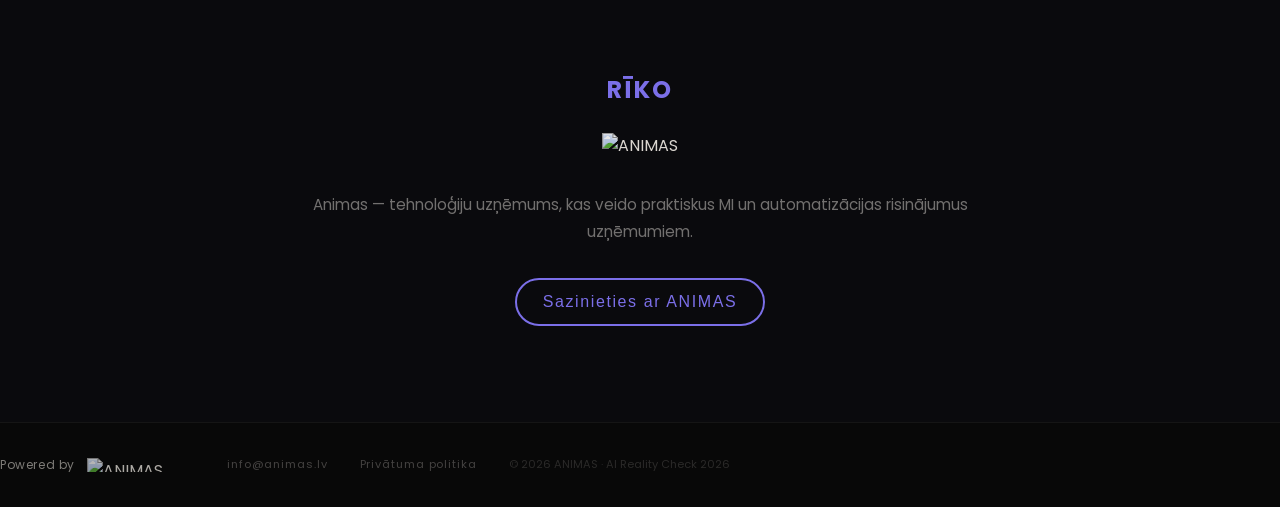
==== commit 5c137f27: "Update registration flow: add waitlist mode with prominent yellow circle Changes: - Add yellow notif" ====
--- a/index.html
+++ b/index.html
@@ -1203,7 +1203,7 @@
     <a href="#agenda"   class="nav-link">Programma</a>
     <a href="#about"    class="nav-link">Par konferenci</a>
   </div>
-  <a href="/registracija/" class="nav-cta">Reģistrēties</a>
+  <a href="/registracija/" class="nav-cta">Pieteikties gaidītāju rindā</a>
   <button id="hamburger" aria-label="Izvēlne">
     <span id="hb1"></span><span id="hb2"></span><span id="hb3"></span>
   </button>
@@ -1215,7 +1215,7 @@
   <a href="#about"    class="nav-link">Par konferenci</a>
   <hr style="margin:1rem 0;border:none;border-top:1px solid rgba(255,255,255,.1)">
   <a href="/registracija/" class="nav-cta" style="text-align:center;margin-top:1rem;display:flex;align-items:center;justify-content:center;gap:.6rem">
-    <span>Reģistrēties</span>
+    <span>Pieteikties gaidītāju rindā</span>
     <svg width="16" height="16" fill="none" stroke="currentColor" stroke-width="2.5" viewBox="0 0 24 24"><path d="M5 12h14M12 5l7 7-7 7"/></svg>
   </a>
 </div>
@@ -1252,11 +1252,17 @@
           <div class="hero-t4"><span class="scramble" data-text="2026">2026</span></div>
         </div>
         <!-- Mobile primary CTA -->
-        <a href="/registracija/" class="hero-cta-primary">Reģistrēties</a>
+        <a href="/registracija/" class="hero-cta-primary">Pieteikties gaidītāju rindā</a>
       </h1>
 
       <!-- RIGHT: Meta + CTA -->
       <div style="display:flex;flex-direction:column;gap:1.5rem;align-items:flex-start;align-self:center;padding-top:2rem;transform:none !important;animation:none !important;position:relative;z-index:10">
+        <!-- Waitlist Notification Circle -->
+        <div style="display:flex;flex-direction:column;align-items:center;justify-content:center;width:220px;height:220px;border-radius:50%;background:#ffff00;color:#000;position:relative;margin-bottom:1.5rem;flex-shrink:0">
+          <div style="text-align:center;font-weight:800;font-size:1.5rem;text-transform:uppercase;letter-spacing:.05em;line-height:1.2">Vietas<br>aizpildītas</div>
+          <div style="font-size:0.75rem;color:rgba(0,0,0,.6);margin-top:0.8rem;text-align:center;max-width:160px">Reģistrējies<br>gaidītāju rindā</div>
+        </div>
+
         <!-- Event Info + CTA Wrapper -->
         <div style="display:flex;flex-direction:column;gap:1.2rem;width:100%;transform:none !important;animation:none !important">
           <!-- Subtitle -->
@@ -1284,7 +1290,7 @@
           <a href="/registracija/" style="font-family:'Bebas Neue',sans-serif;font-size:1.3rem;letter-spacing:.08em;background:var(--V);color:#fff;padding:.8rem 2.2rem;border-radius:100px;text-decoration:none;transition:all .2s;display:flex;align-items:center;justify-content:center;gap:.6rem;white-space:nowrap;transform:none !important;animation:none !important"
              onmouseover="this.style.boxShadow='0 12px 40px rgba(123,111,232,.55)';this.style.transform='translateY(-2px)'"
              onmouseout="this.style.boxShadow='none';this.style.transform=''">
-            Reģistrēties
+            Pieteikties gaidītāju rindā
             <svg width="16" height="16" fill="none" stroke="currentColor" stroke-width="2.5" viewBox="0 0 24 24"><path d="M5 12h14M12 5l7 7-7 7"/></svg>
           </a>
         </div>
@@ -1391,7 +1397,7 @@
       <a href="/registracija/" style="font-family:'Bebas Neue',sans-serif;font-size:1.3rem;letter-spacing:.1em;background:transparent;color:var(--P);border:2px solid var(--P);padding:.7rem 2.2rem;border-radius:100px;text-decoration:none;transition:all .2s;display:inline-block"
          onmouseover="this.style.background='var(--P)';this.style.color='#fff'"
          onmouseout="this.style.background='transparent';this.style.color='var(--P)'">
-        Nodrošini savu vietu →
+        Pieteikties gaidītāju rindā →
       </a>
     </div>
   </div>
@@ -1947,7 +1953,7 @@
           </div>
           <button class="form-submit" type="submit" id="submitBtn">
             <svg width="18" height="18" fill="none" stroke="currentColor" stroke-width="2.5" viewBox="0 0 24 24"><path d="M16 21v-2a4 4 0 00-8 0v2"/><circle cx="12" cy="7" r="4"/></svg>
-            Reģistrēties bez maksas
+            Pieteikties gaidītāju rindā
           </button>
           <div class="form-note">Apstiprinājums tiks nosūtīts uz Jūsu e-pastu</div>
         </form>
@@ -2271,7 +2277,7 @@
 
 <!-- Mobile sticky CTA footer -->
 <div id="sticky-cta">
-  <a href="/registracija/">Reģistrēties — Bez maksas</a>
+  <a href="/registracija/">Pieteikties gaidītāju rindā</a>
 </div>
 
 </body>
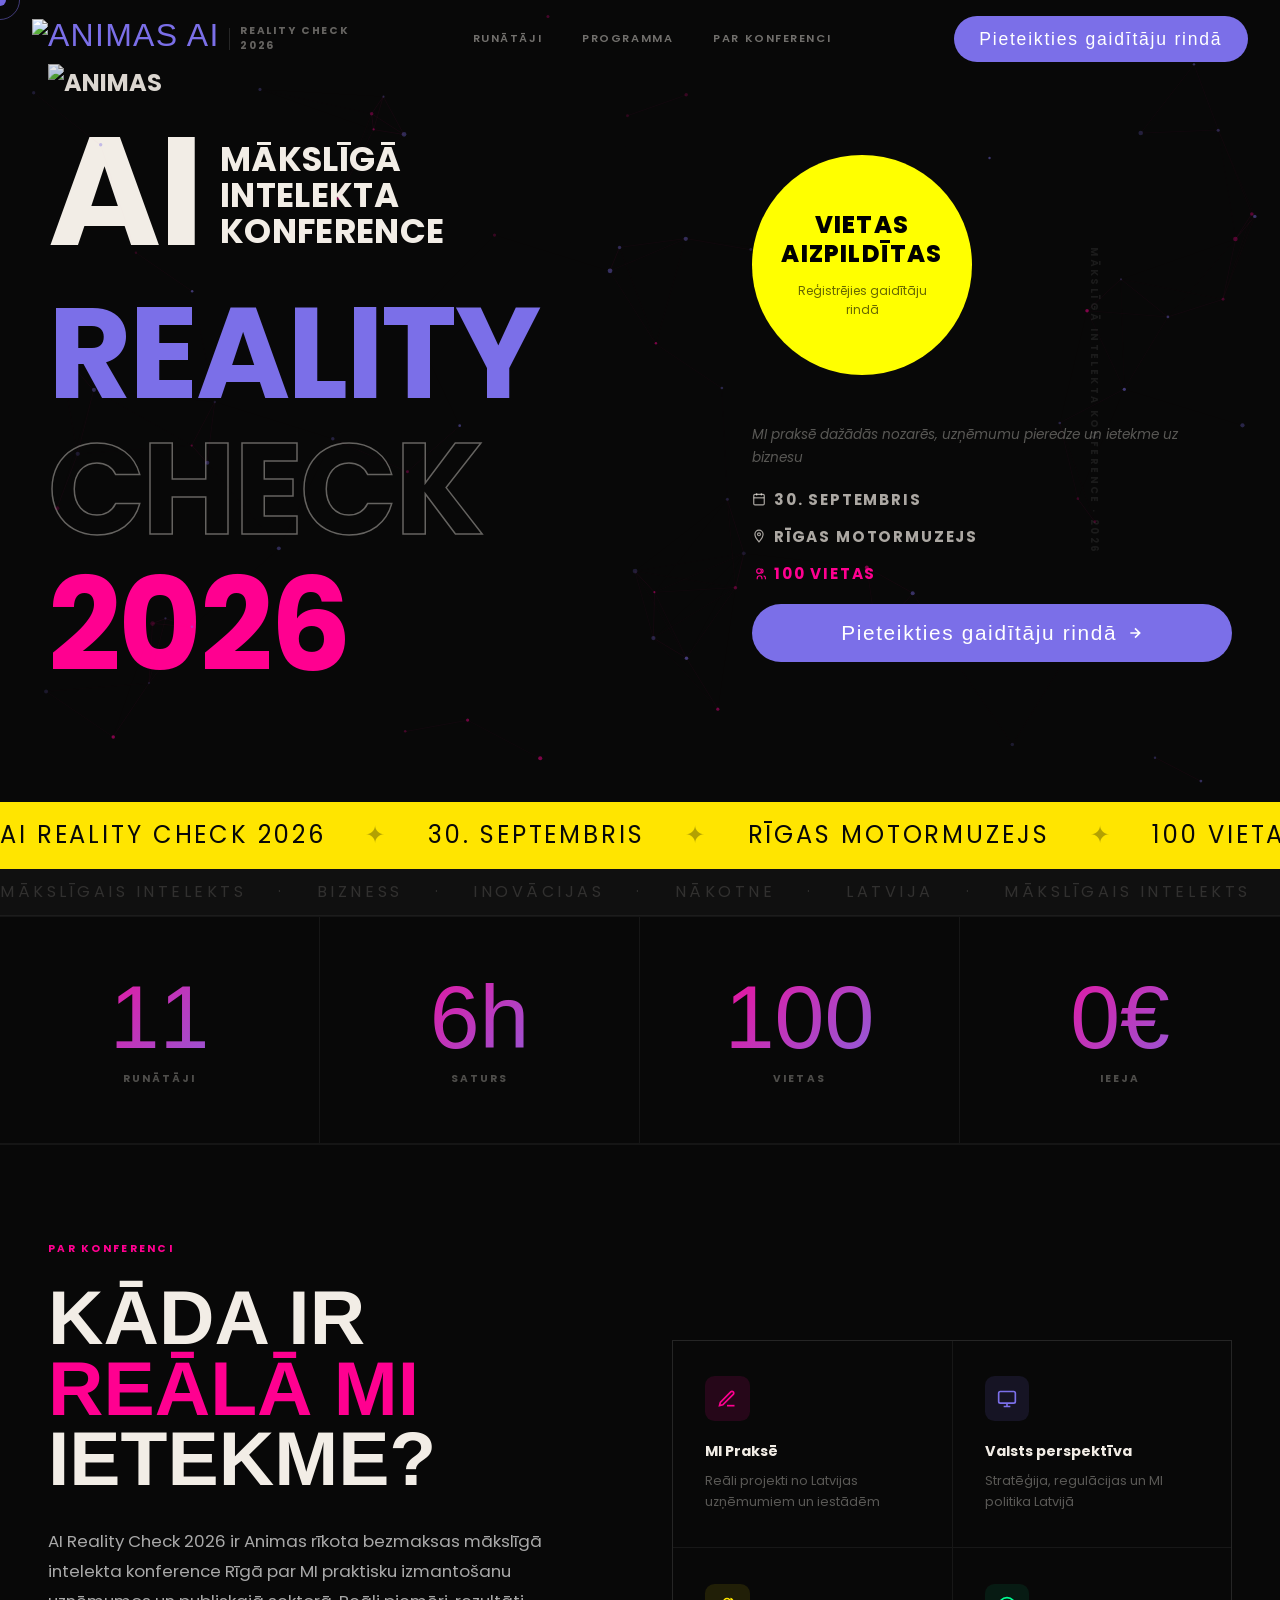
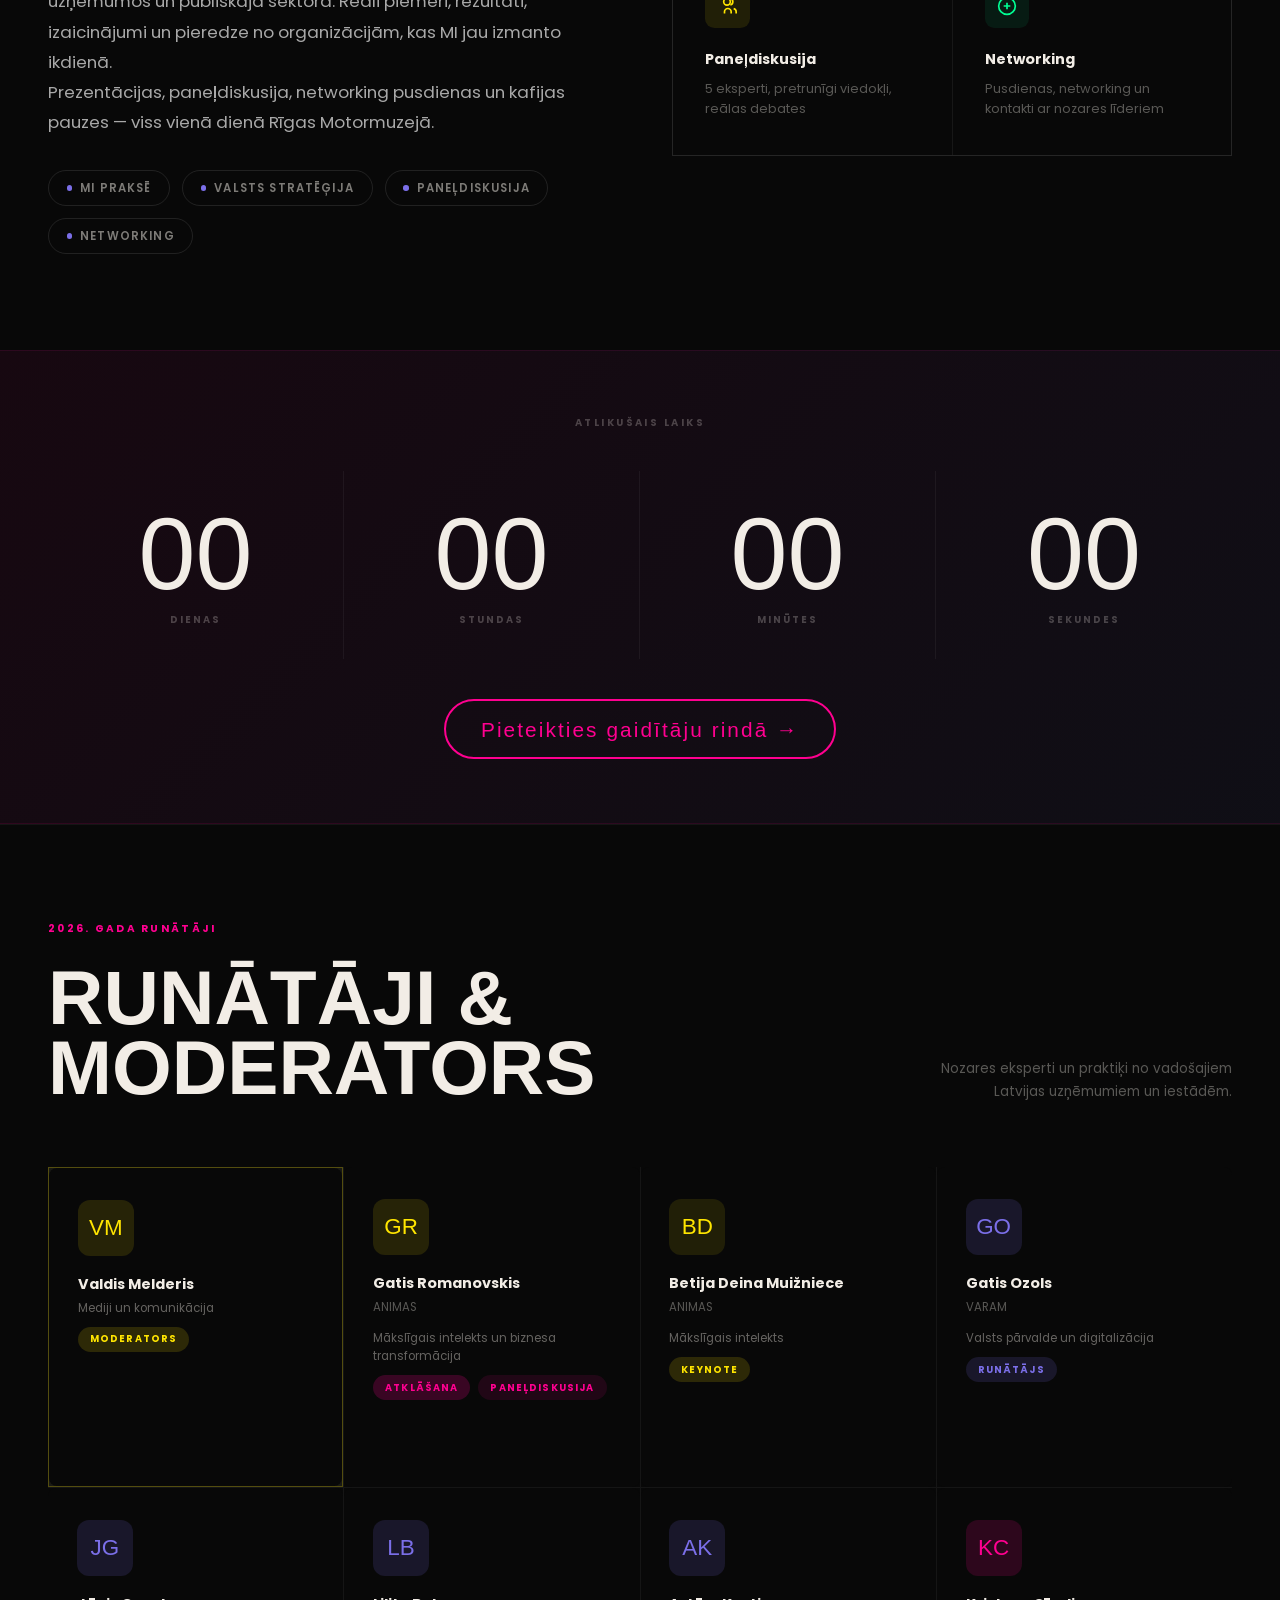
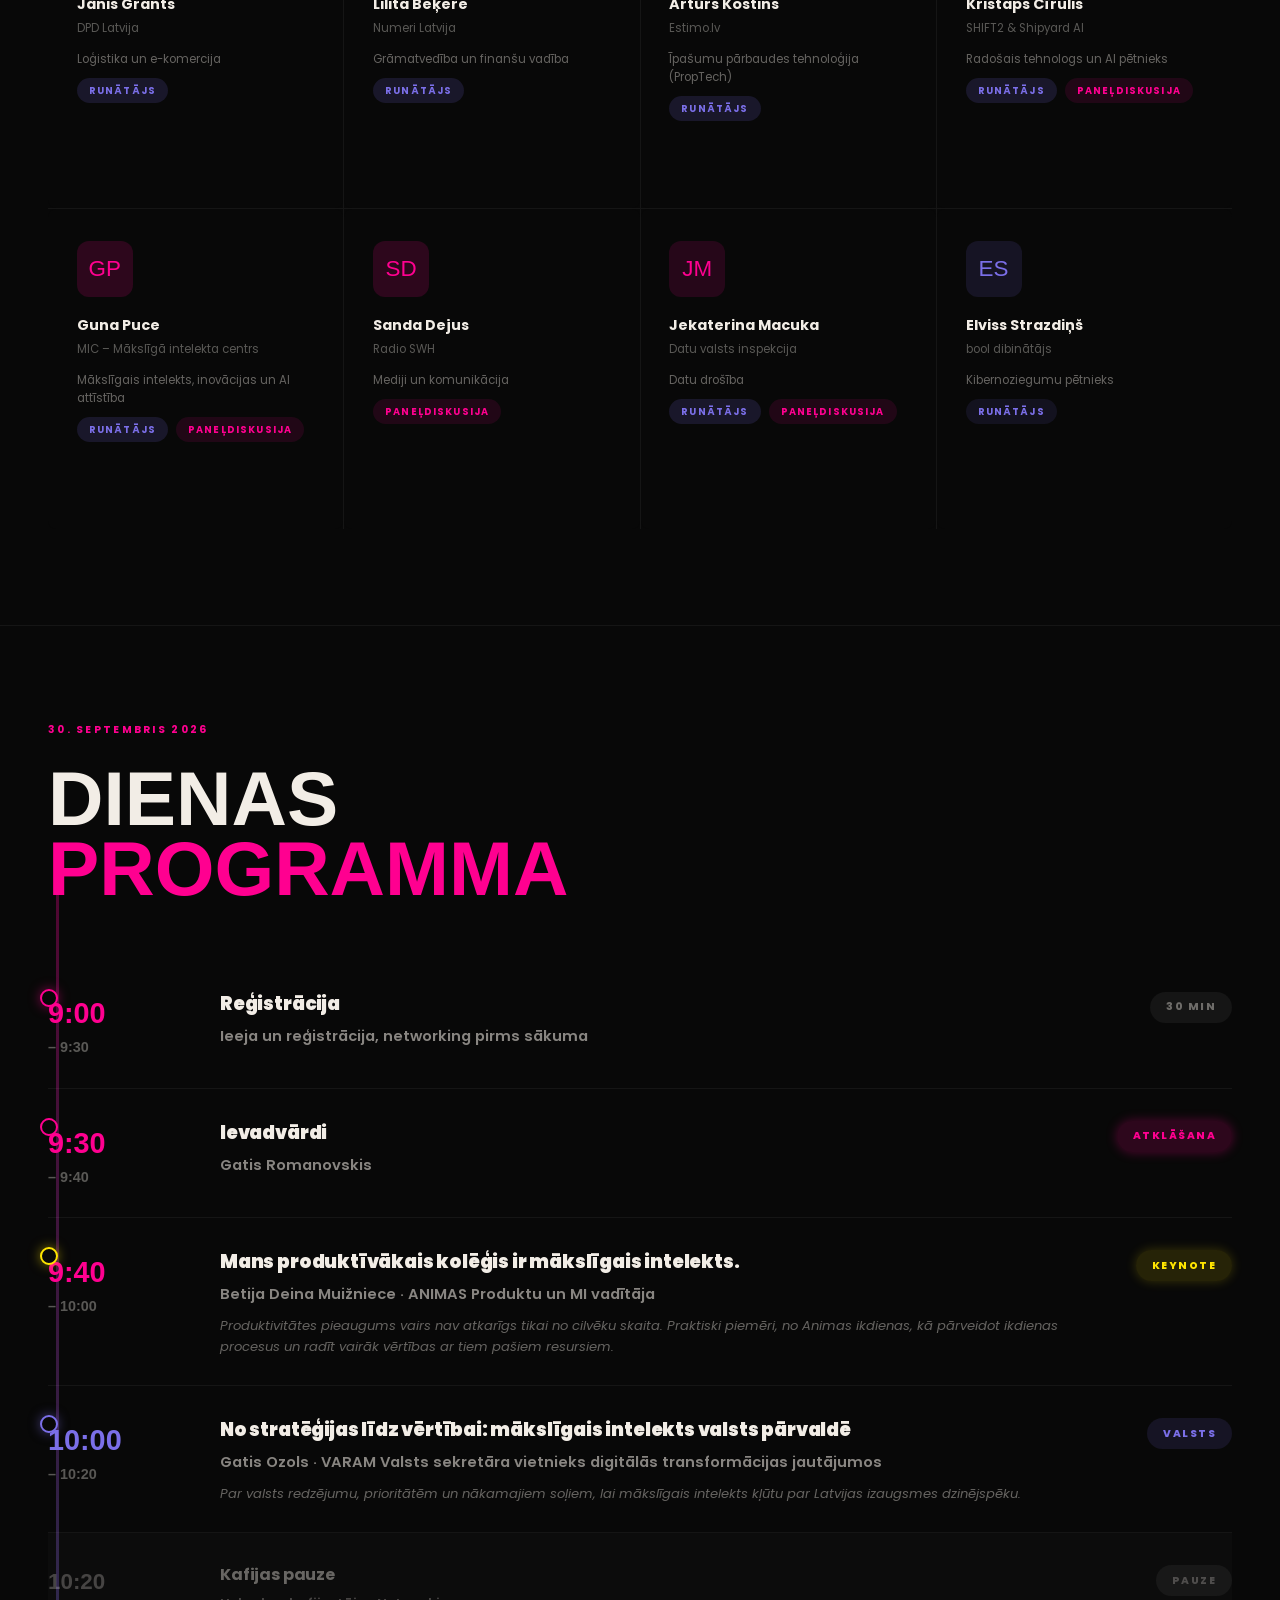
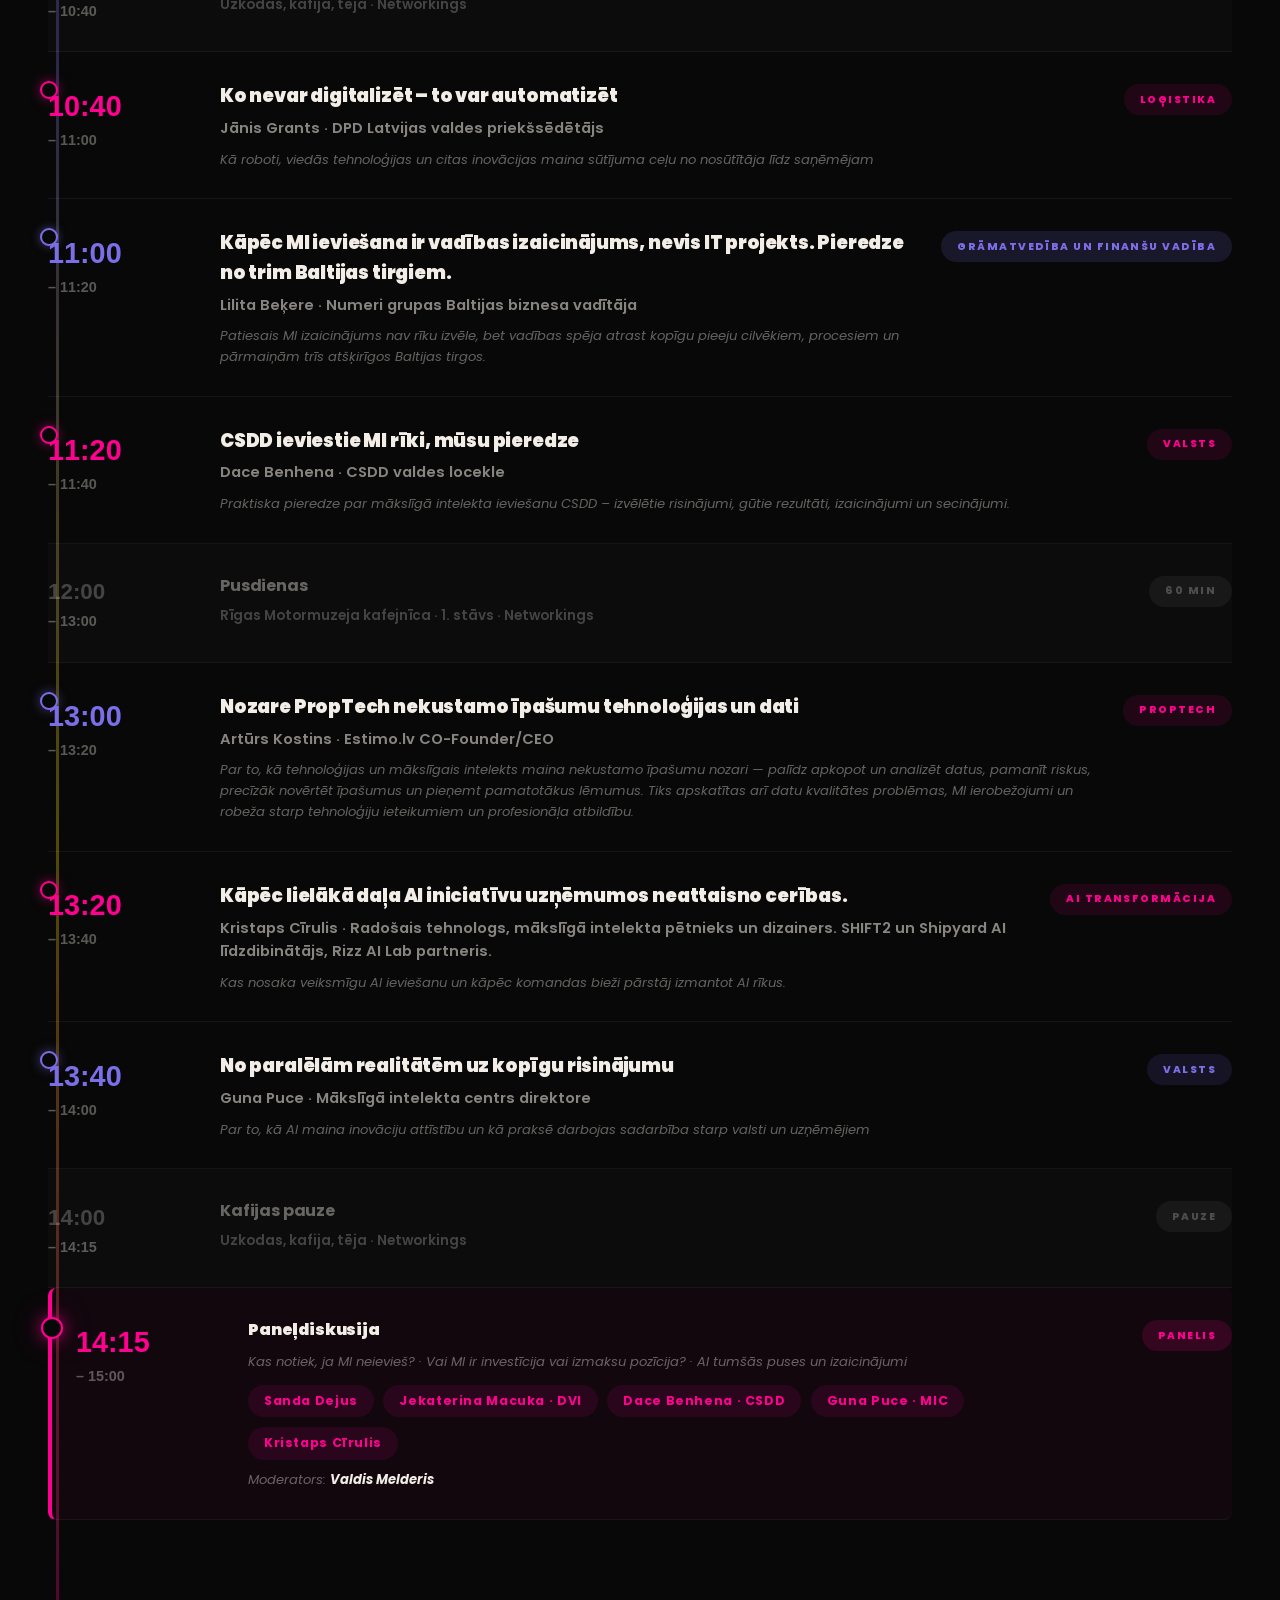
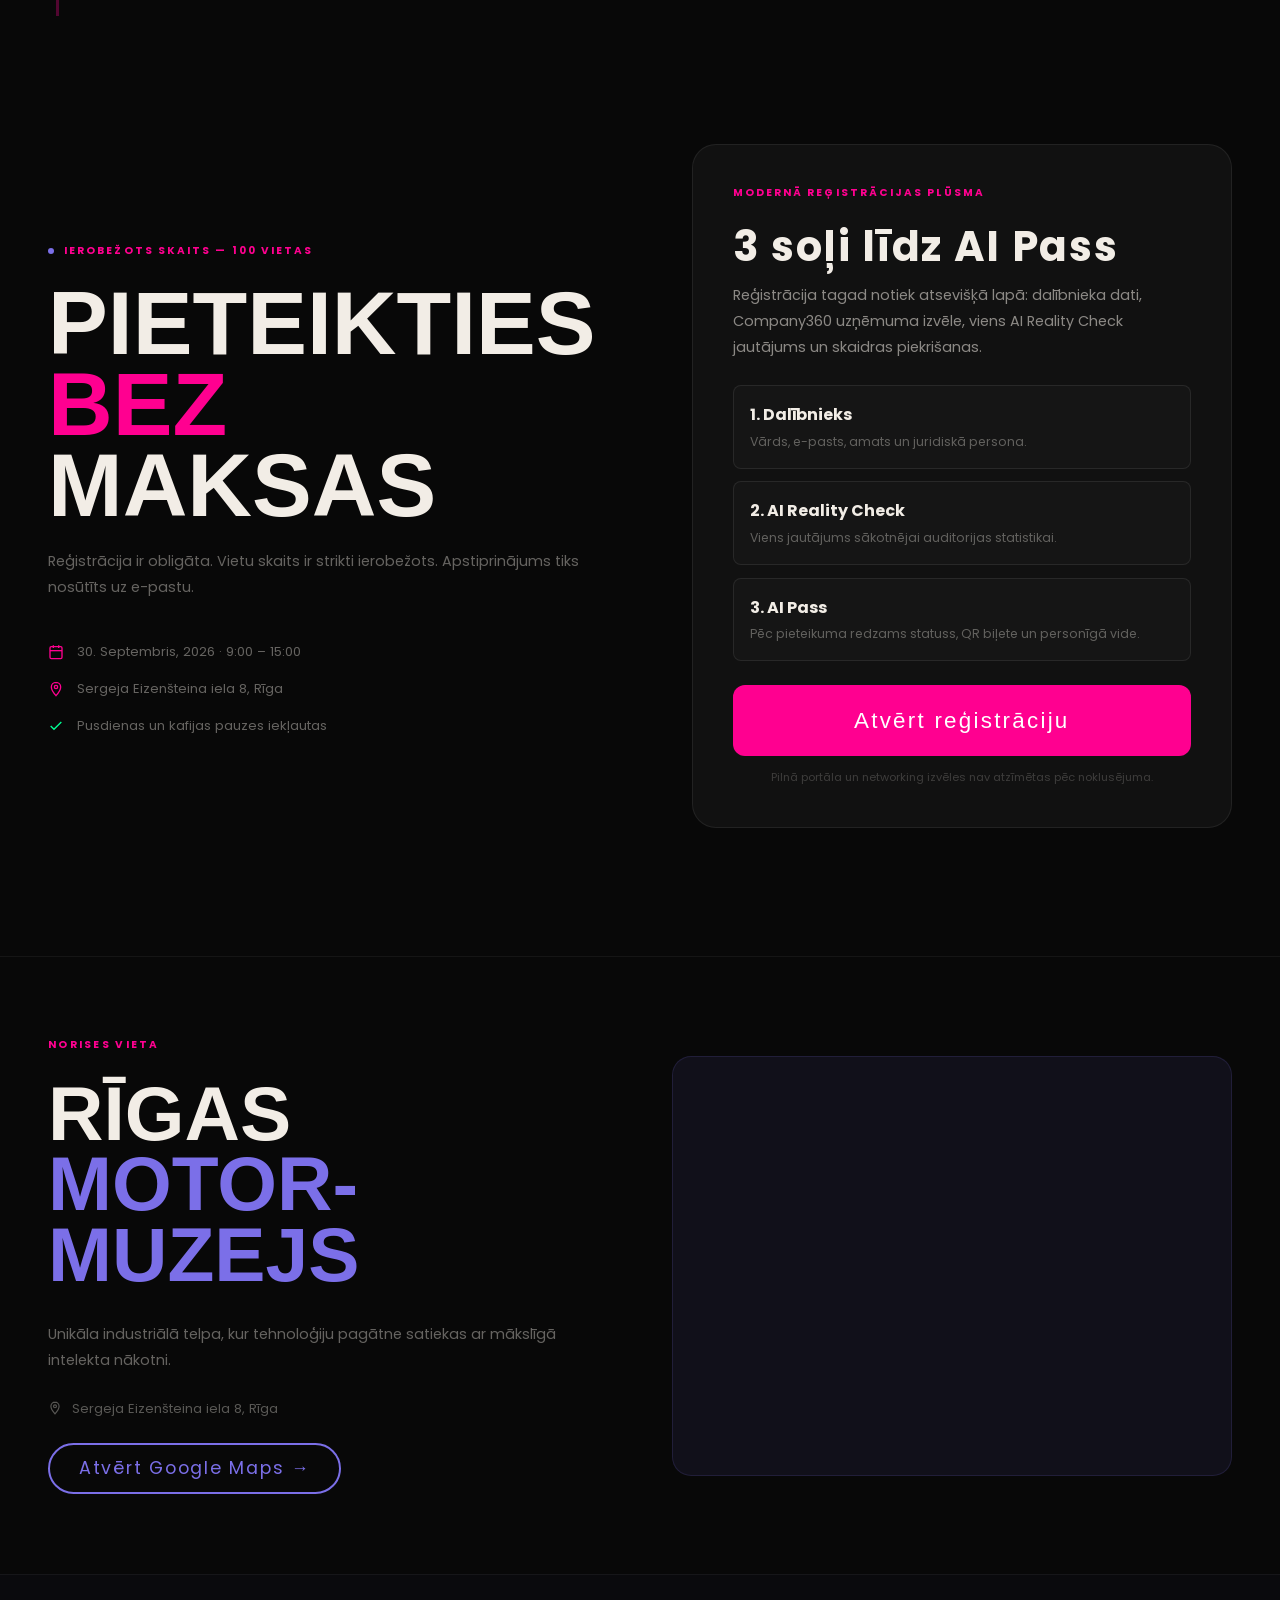
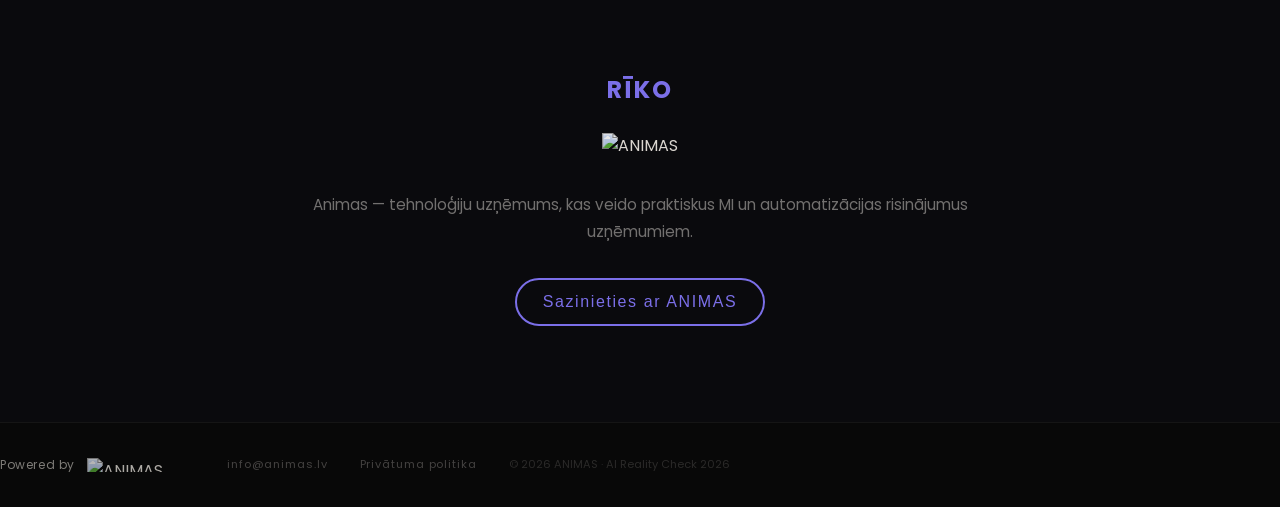
==== commit e1dee3a3: "Format yellow circle subtitle on single line Change 'Reģistrējies gaidītāju rindā' from two lines to" ====
--- a/index.html
+++ b/index.html
@@ -1260,7 +1260,7 @@
         <!-- Waitlist Notification Circle -->
         <div style="display:flex;flex-direction:column;align-items:center;justify-content:center;width:220px;height:220px;border-radius:50%;background:#ffff00;color:#000;position:relative;margin-bottom:1.5rem;flex-shrink:0">
           <div style="text-align:center;font-weight:800;font-size:1.5rem;text-transform:uppercase;letter-spacing:.05em;line-height:1.2">Vietas<br>aizpildītas</div>
-          <div style="font-size:0.75rem;color:rgba(0,0,0,.6);margin-top:0.8rem;text-align:center;max-width:160px">Reģistrējies<br>gaidītāju rindā</div>
+          <div style="font-size:0.75rem;color:rgba(0,0,0,.6);margin-top:0.8rem;text-align:center;max-width:160px">Reģistrējies gaidītāju rindā</div>
         </div>
 
         <!-- Event Info + CTA Wrapper -->
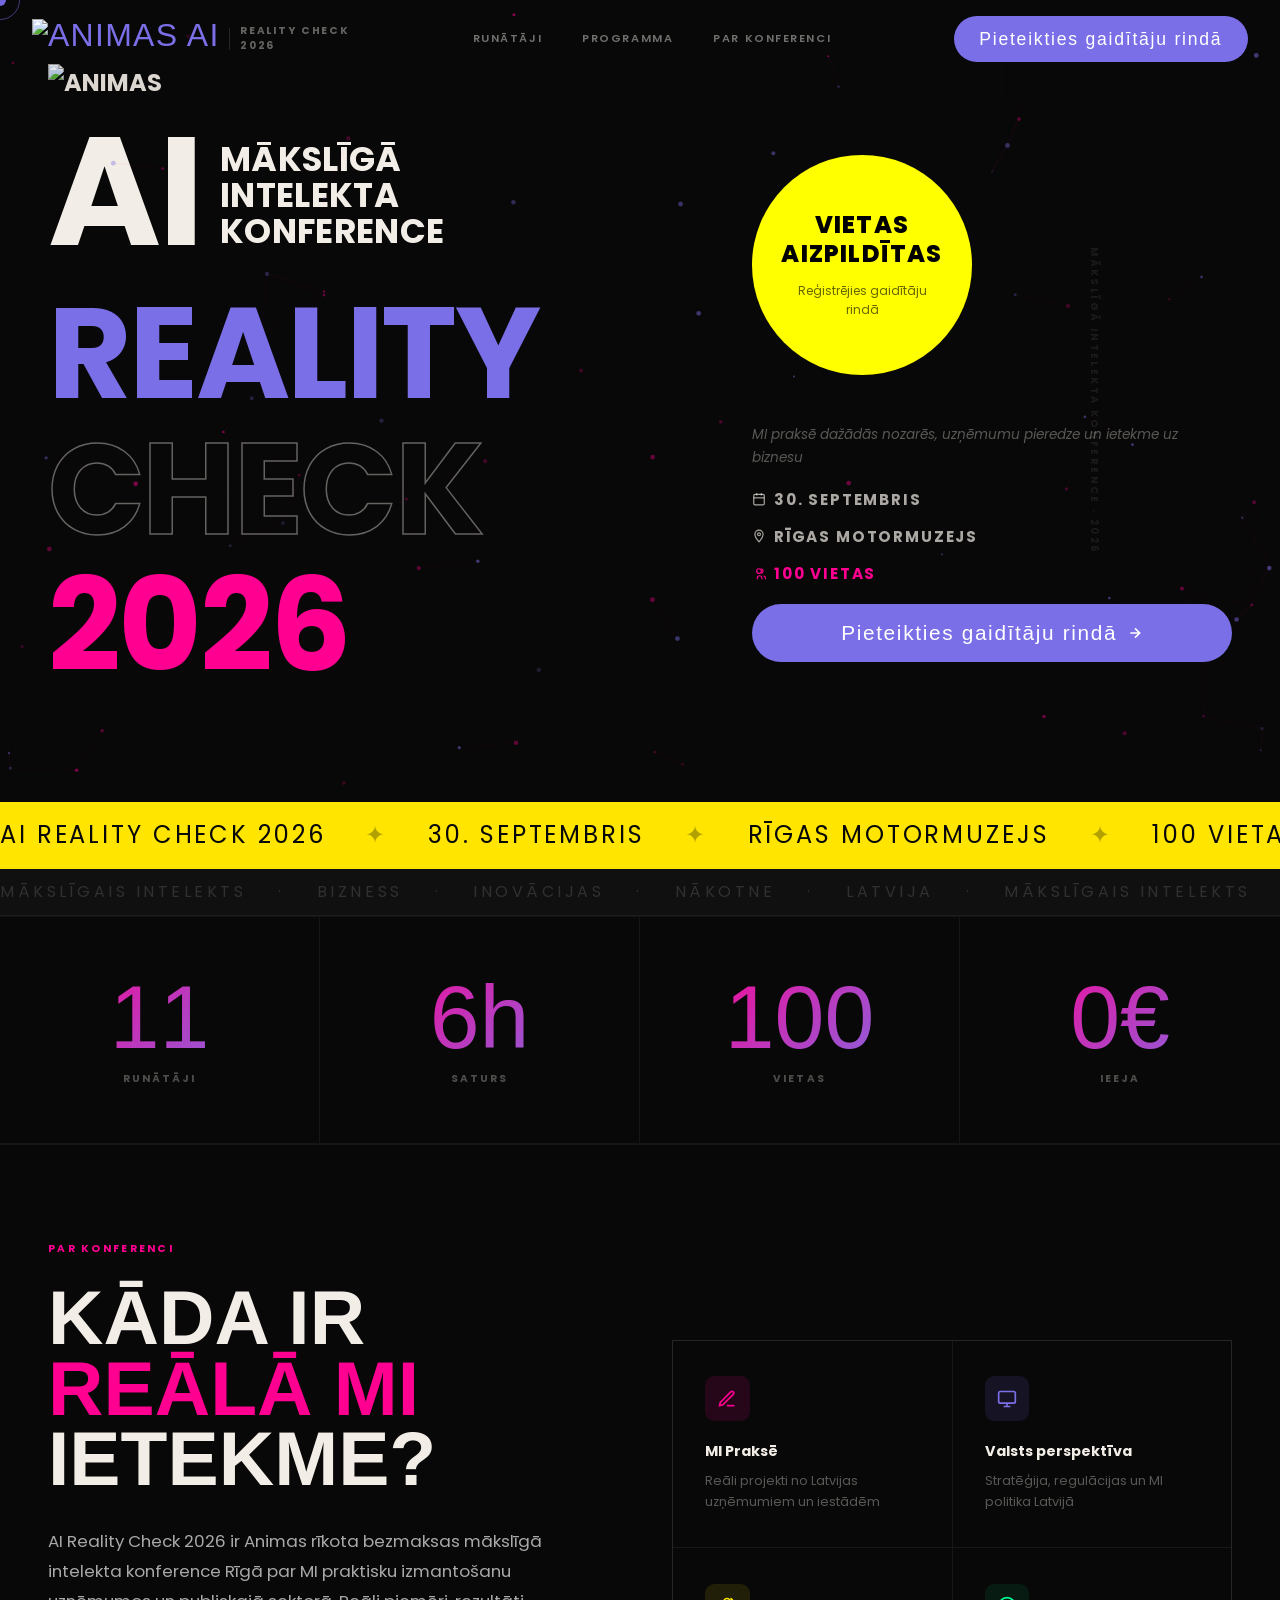
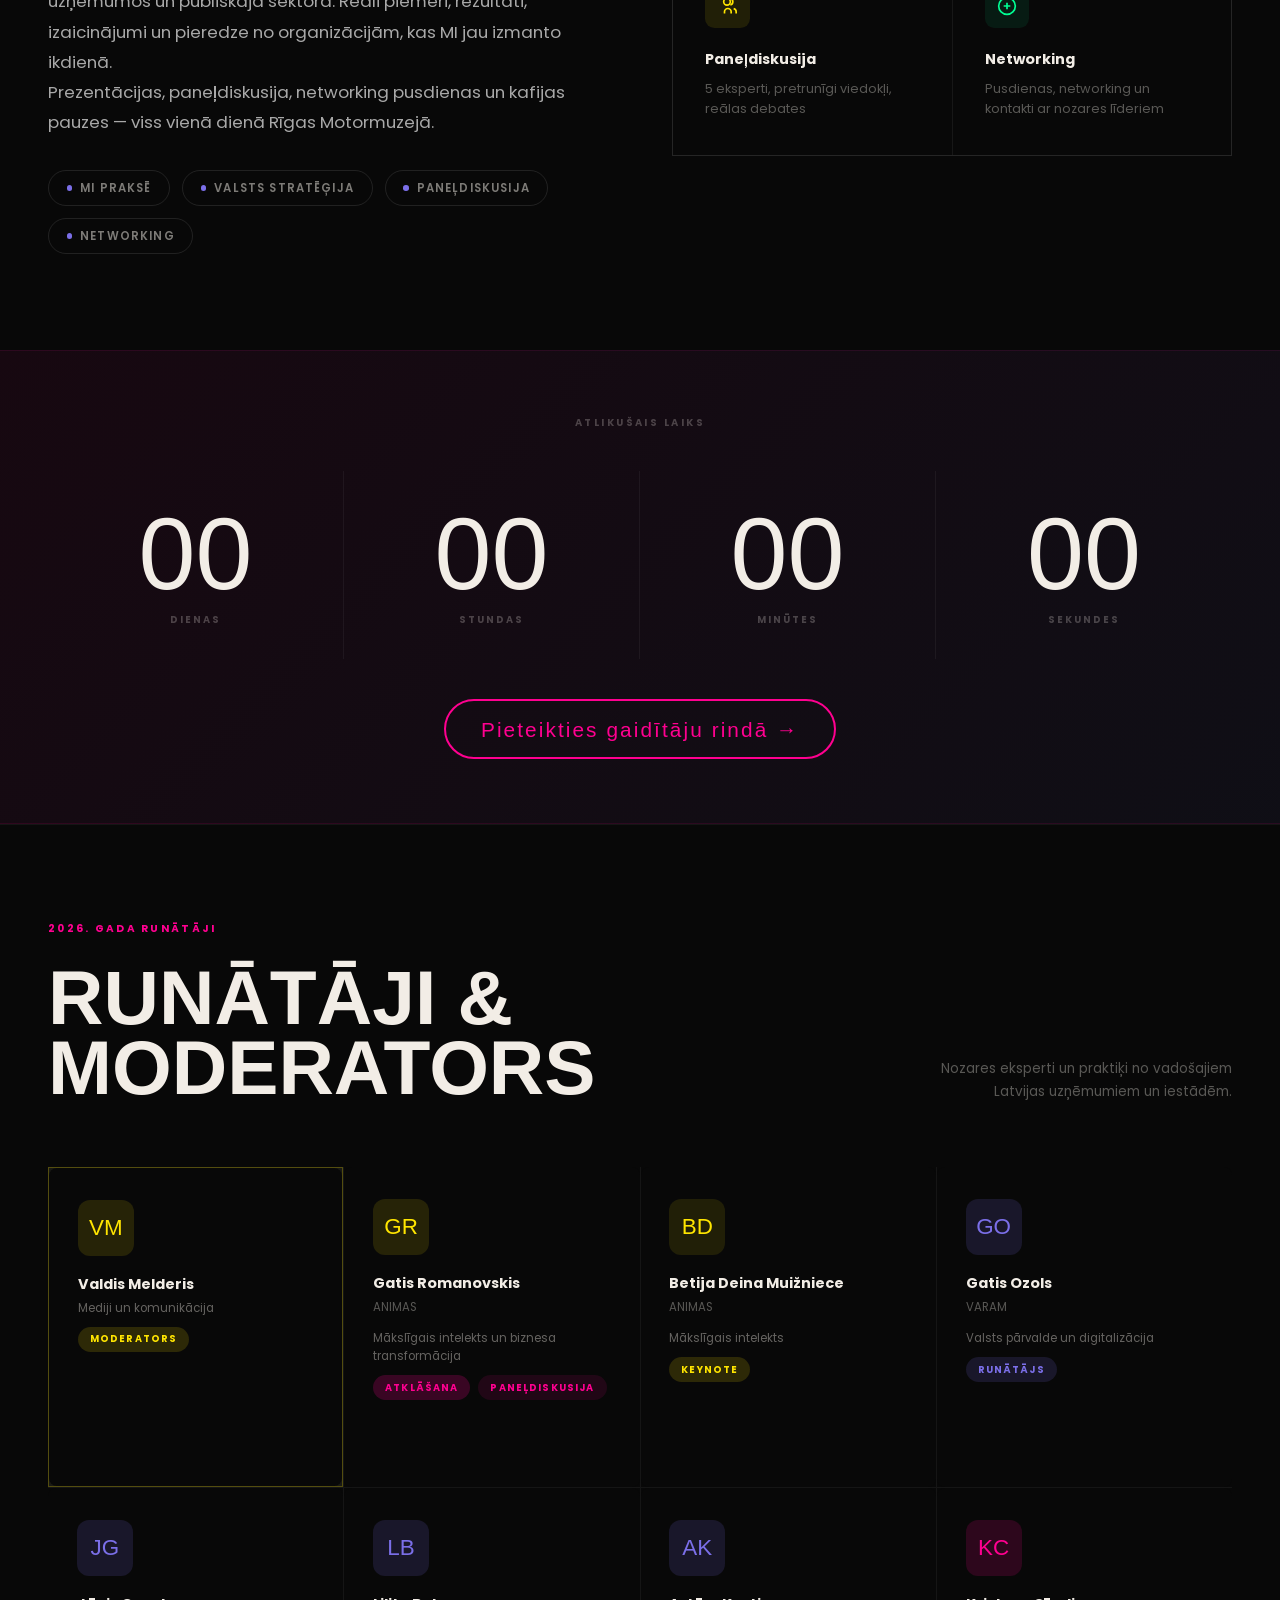
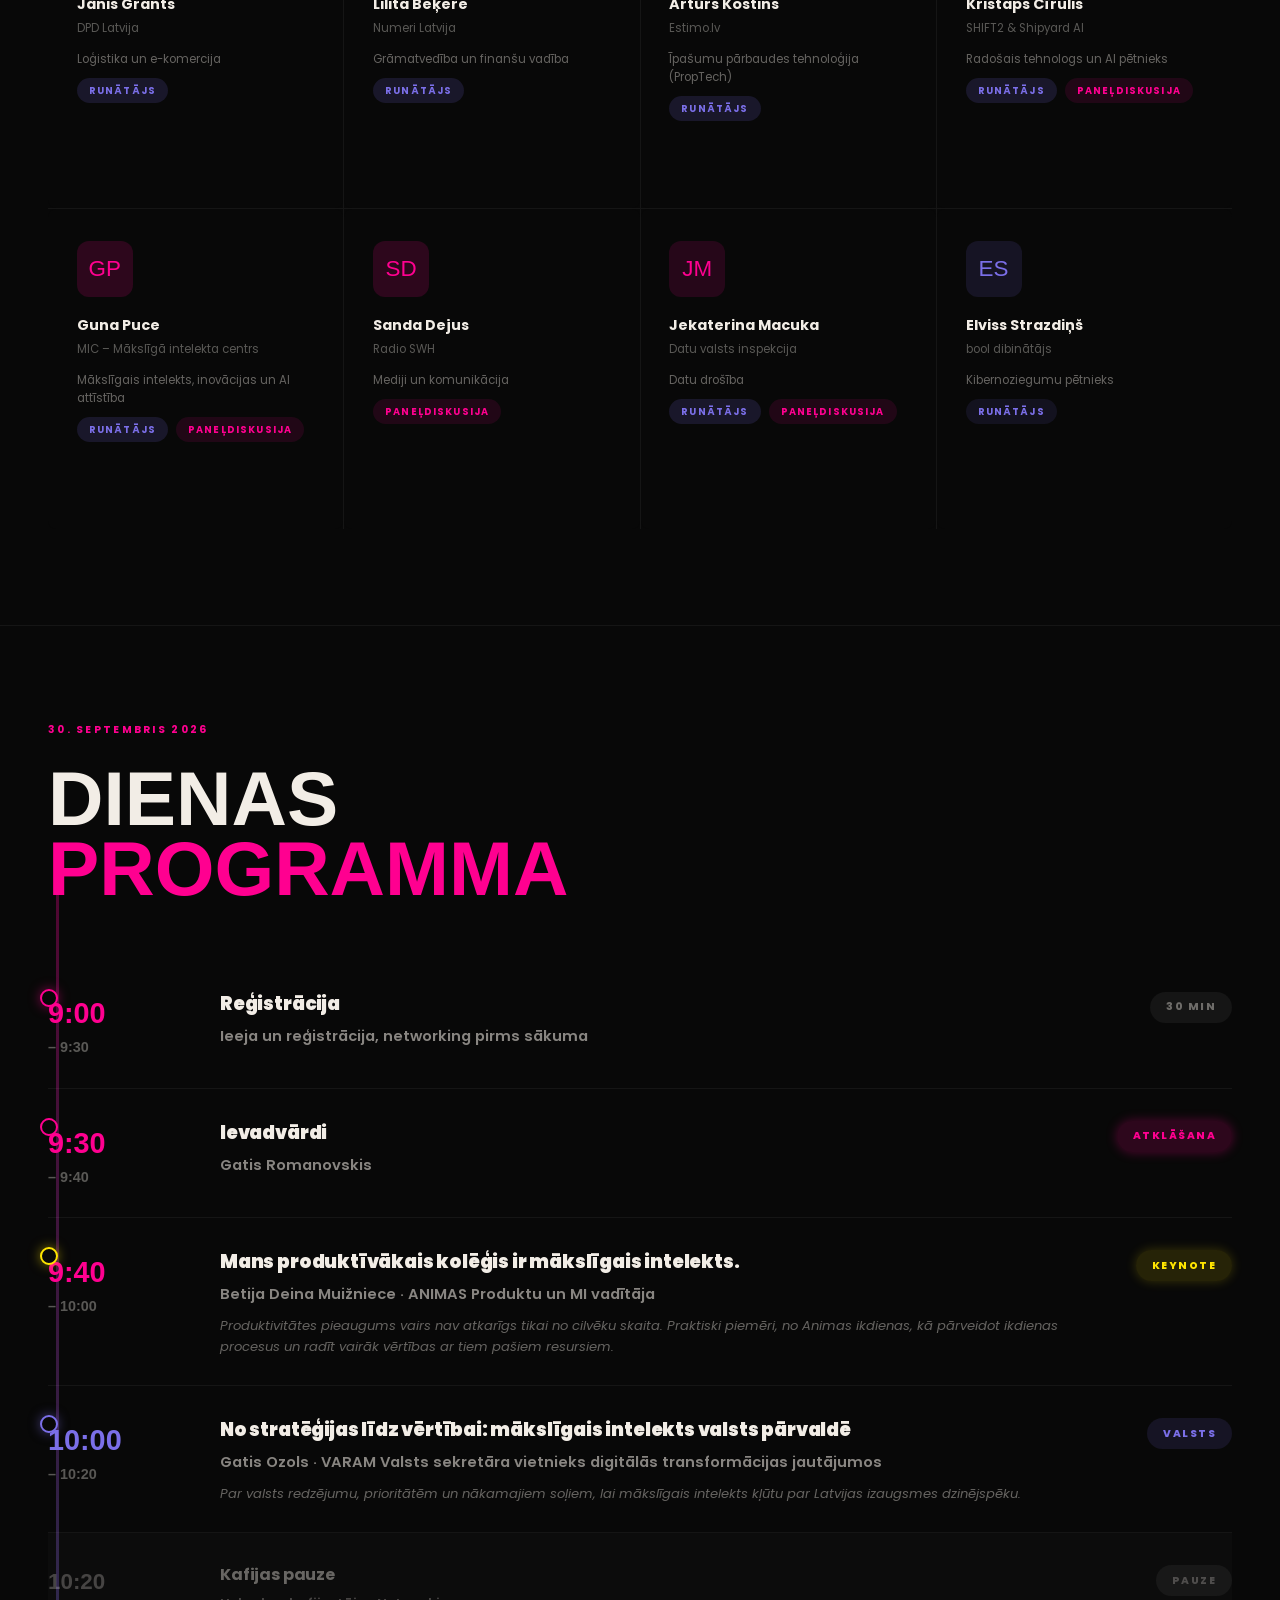
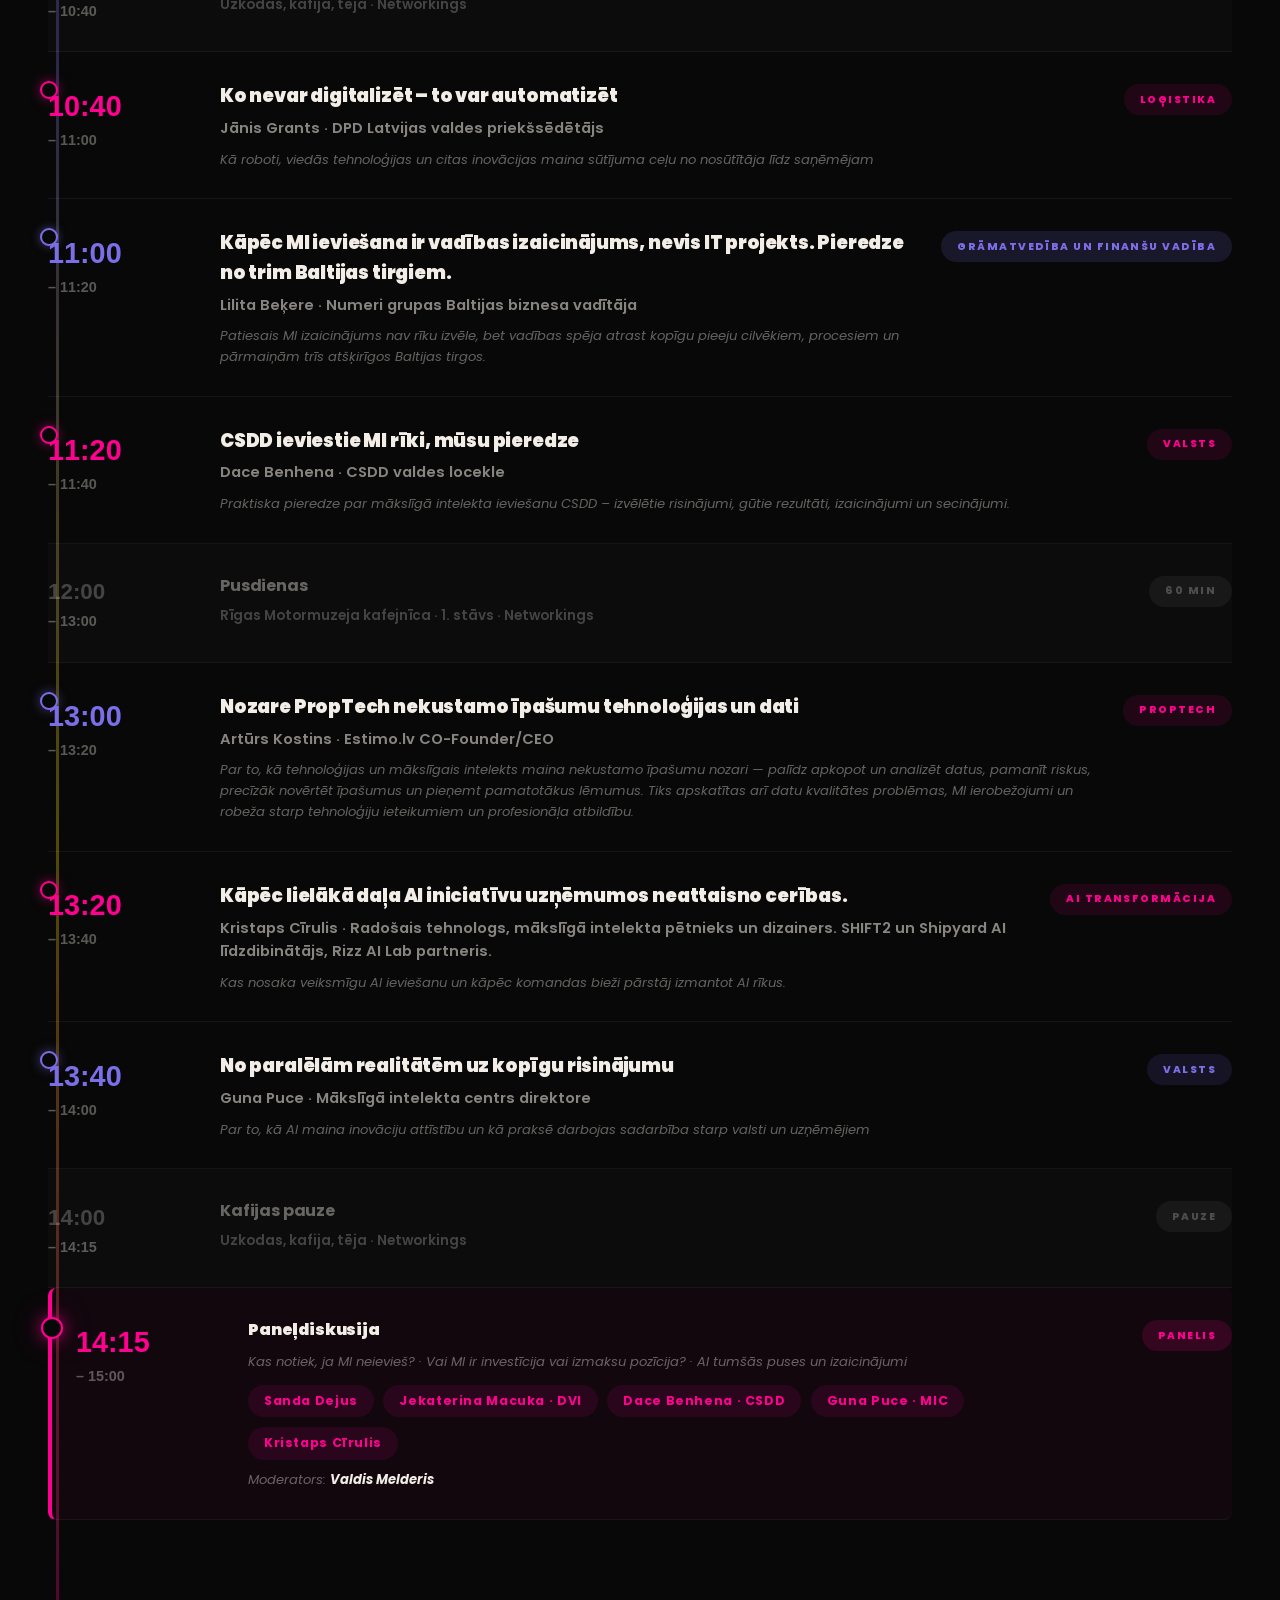
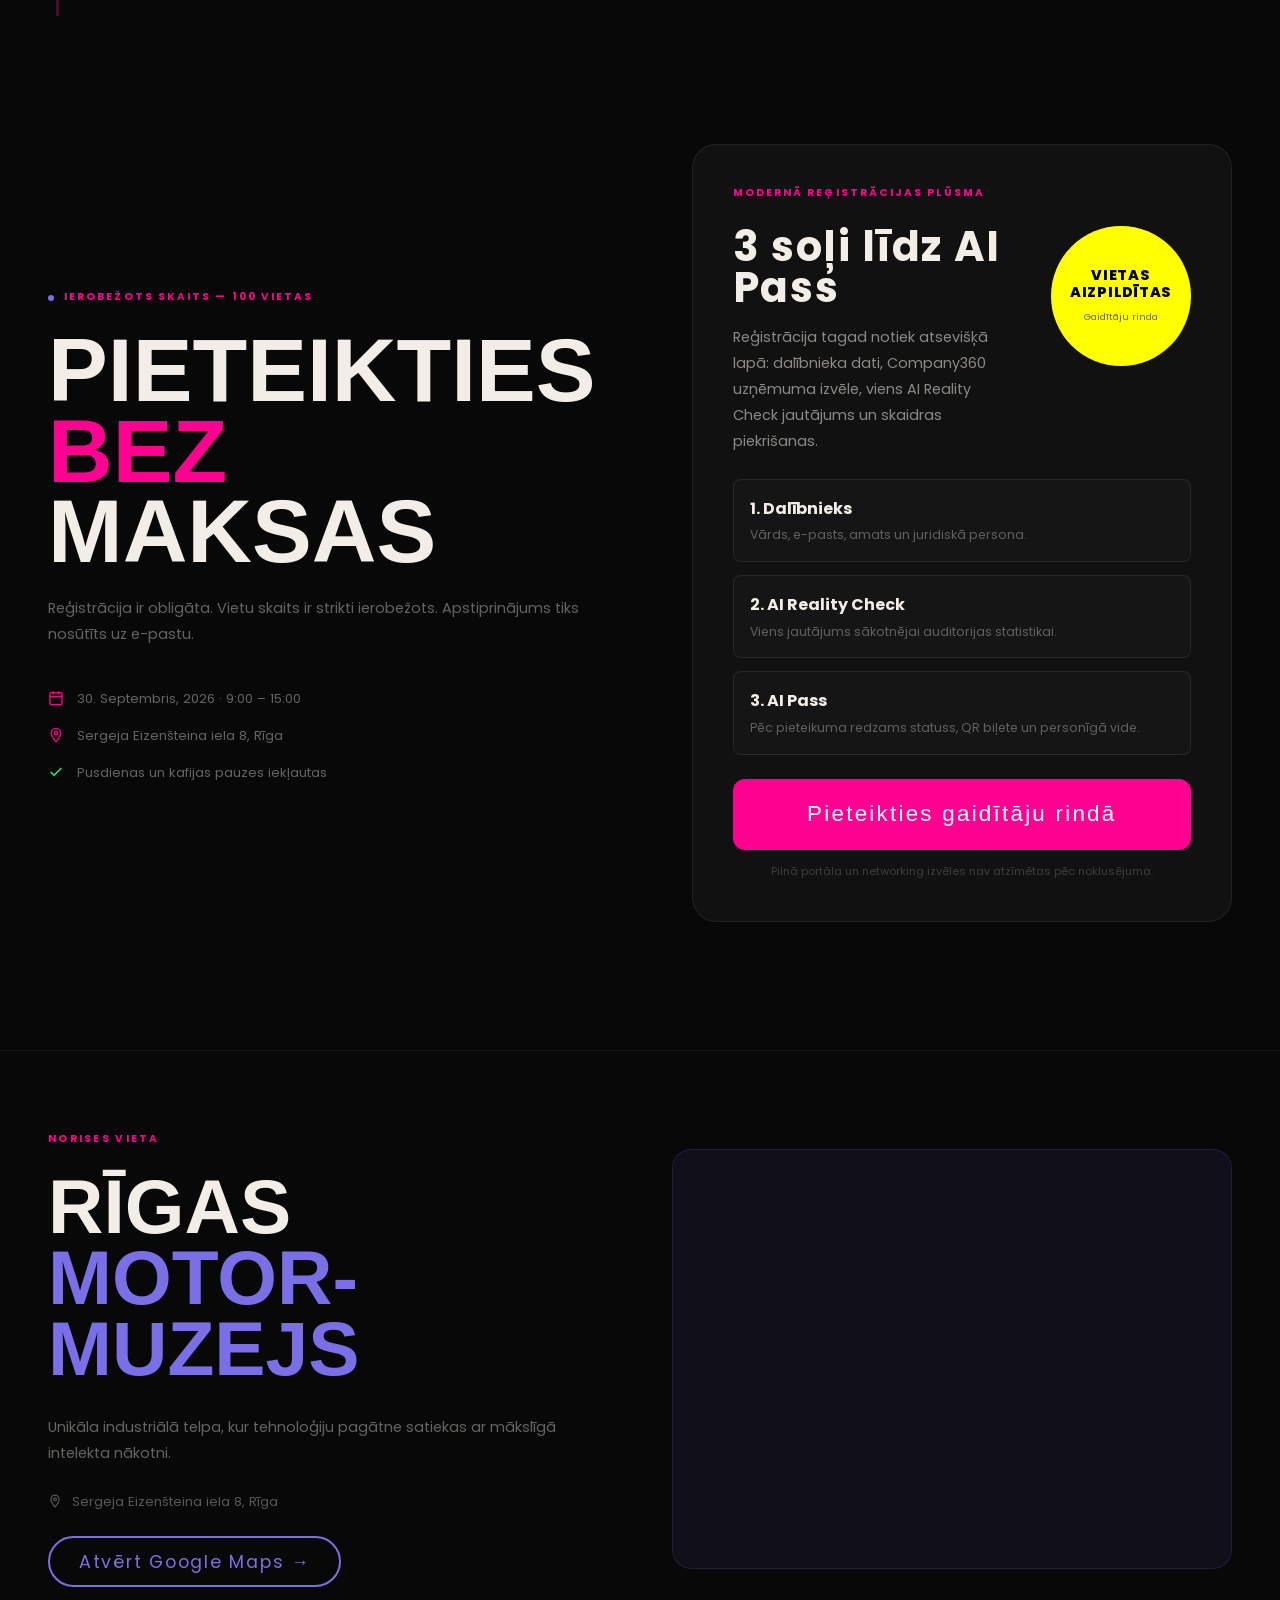
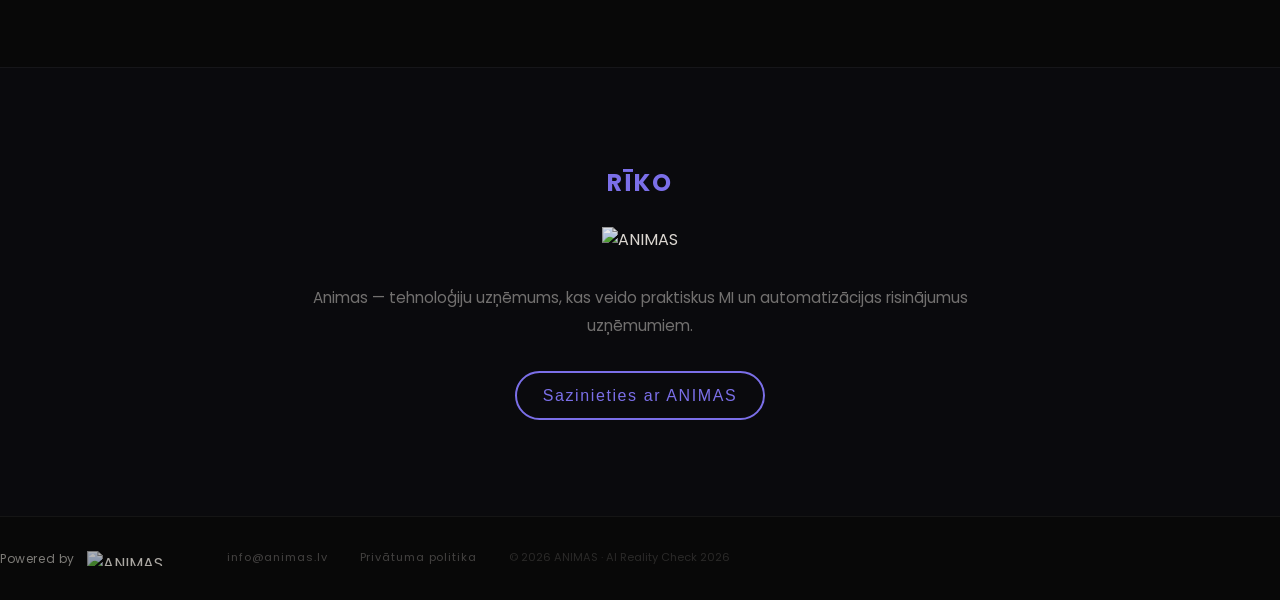
==== commit 0f862587: "Add yellow circle and update CTA in registration section - Add yellow notification circle beside '3 " ====
--- a/index.html
+++ b/index.html
@@ -1905,10 +1905,18 @@
       <div class="sr delay-2">
         <div class="form-card">
           <div style="font-size:.65rem;font-weight:700;letter-spacing:.2em;text-transform:uppercase;color:var(--P);margin-bottom:1.5rem">Modernā reģistrācijas plūsma</div>
-          <h3 class="bb" style="font-size:2.6rem;letter-spacing:.04em;margin-bottom:1rem;line-height:1">3 soļi līdz AI Pass</h3>
-          <p style="color:rgba(242,237,230,.55);font-size:.9rem;line-height:1.8;margin-bottom:1.5rem">
-            Reģistrācija tagad notiek atsevišķā lapā: dalībnieka dati, Company360 uzņēmuma izvēle, viens AI Reality Check jautājums un skaidras piekrišanas.
-          </p>
+          <div style="display:flex;gap:2rem;align-items:flex-start;margin-bottom:1.5rem">
+            <div>
+              <h3 class="bb" style="font-size:2.6rem;letter-spacing:.04em;margin-bottom:1rem;line-height:1">3 soļi līdz AI Pass</h3>
+              <p style="color:rgba(242,237,230,.55);font-size:.9rem;line-height:1.8">
+                Reģistrācija tagad notiek atsevišķā lapā: dalībnieka dati, Company360 uzņēmuma izvēle, viens AI Reality Check jautājums un skaidras piekrišanas.
+              </p>
+            </div>
+            <div style="display:flex;flex-direction:column;align-items:center;justify-content:center;width:140px;height:140px;border-radius:50%;background:#ffff00;color:#000;flex-shrink:0">
+              <div style="text-align:center;font-weight:800;font-size:0.9rem;text-transform:uppercase;letter-spacing:.05em;line-height:1.2">Vietas<br>aizpildītas</div>
+              <div style="font-size:0.6rem;color:rgba(0,0,0,.6);margin-top:0.5rem;text-align:center">Gaidītāju rinda</div>
+            </div>
+          </div>
           <div style="display:grid;gap:.8rem;margin-bottom:1.5rem">
             <div style="border:1px solid rgba(255,255,255,.08);padding:1rem;border-radius:.5rem;background:rgba(255,255,255,.02)">
               <strong>1. Dalībnieks</strong>
@@ -1924,7 +1932,7 @@
             </div>
           </div>
           <a href="/registracija/" class="form-submit" style="text-decoration:none;display:flex;align-items:center;justify-content:center">
-            Atvērt reģistrāciju
+            Pieteikties gaidītāju rindā
           </a>
           <div class="form-note">Pilnā portāla un networking izvēles nav atzīmētas pēc noklusējuma.</div>
         </div>
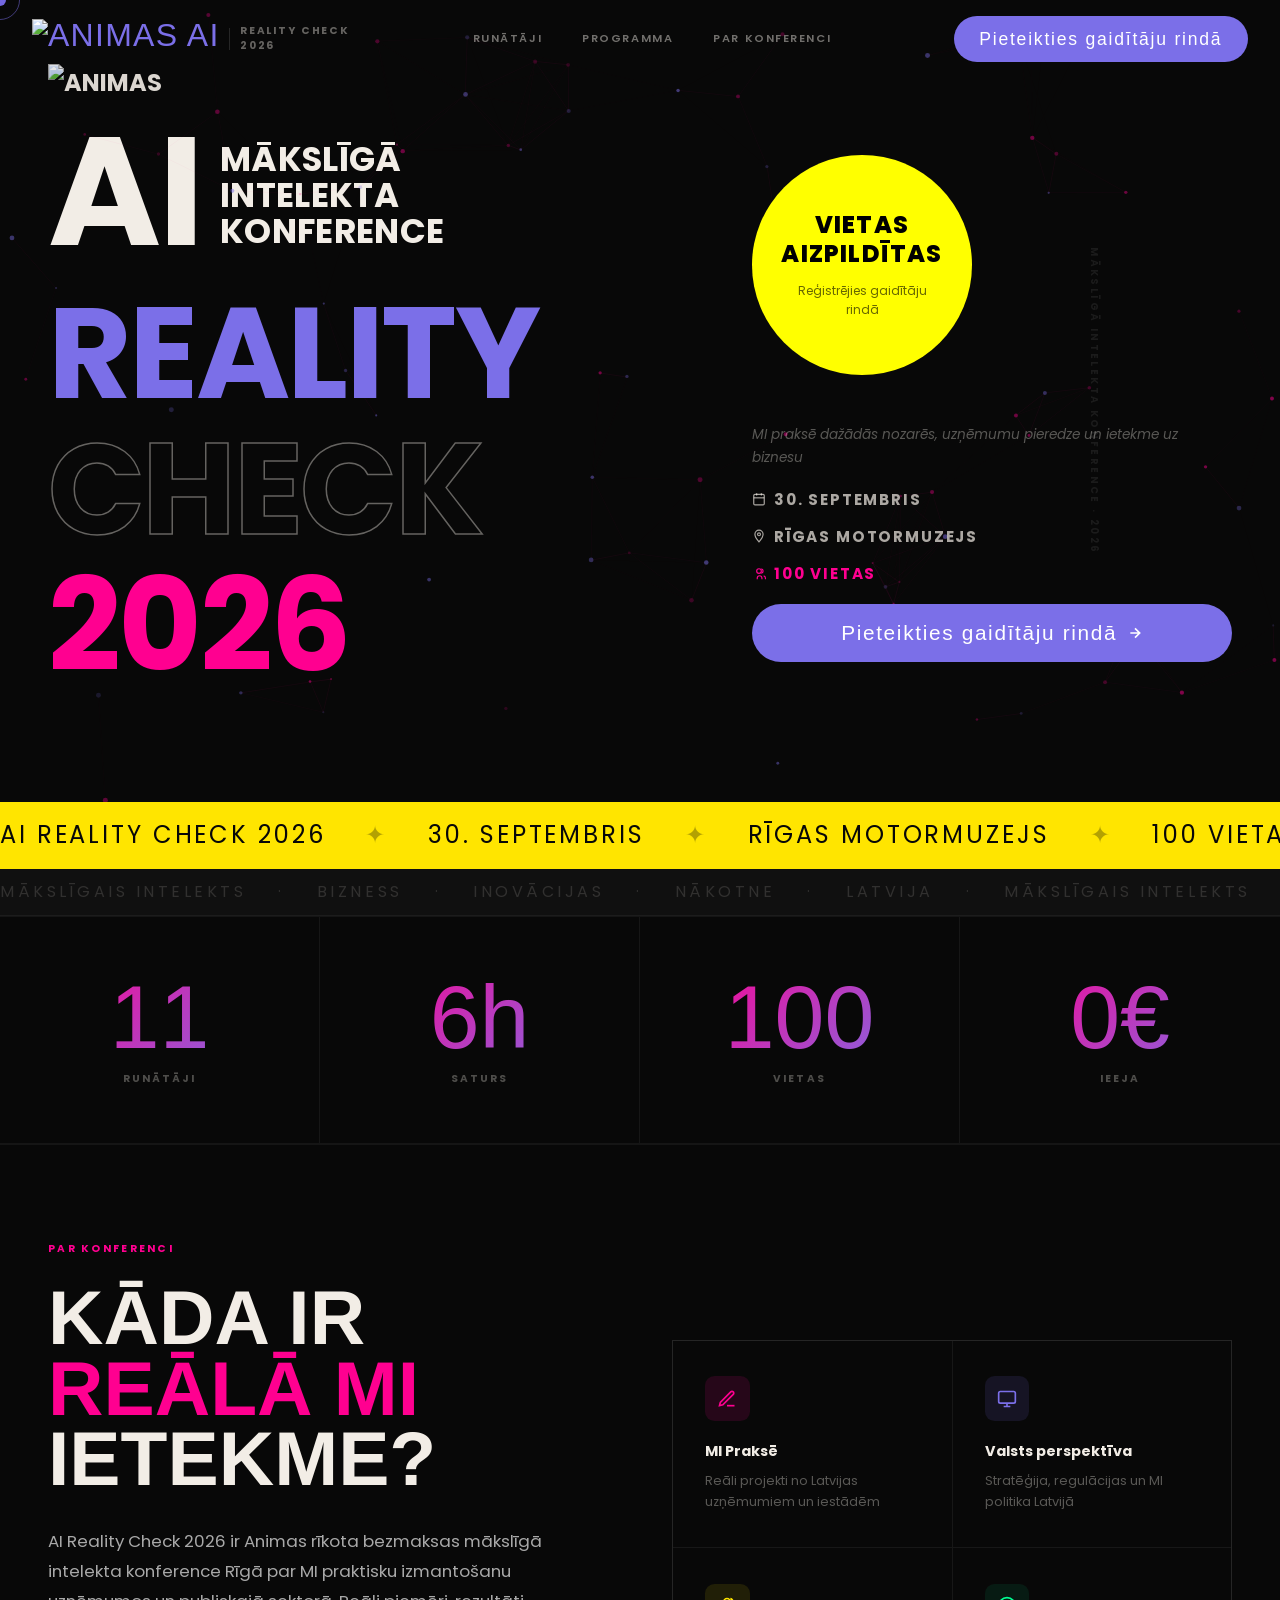
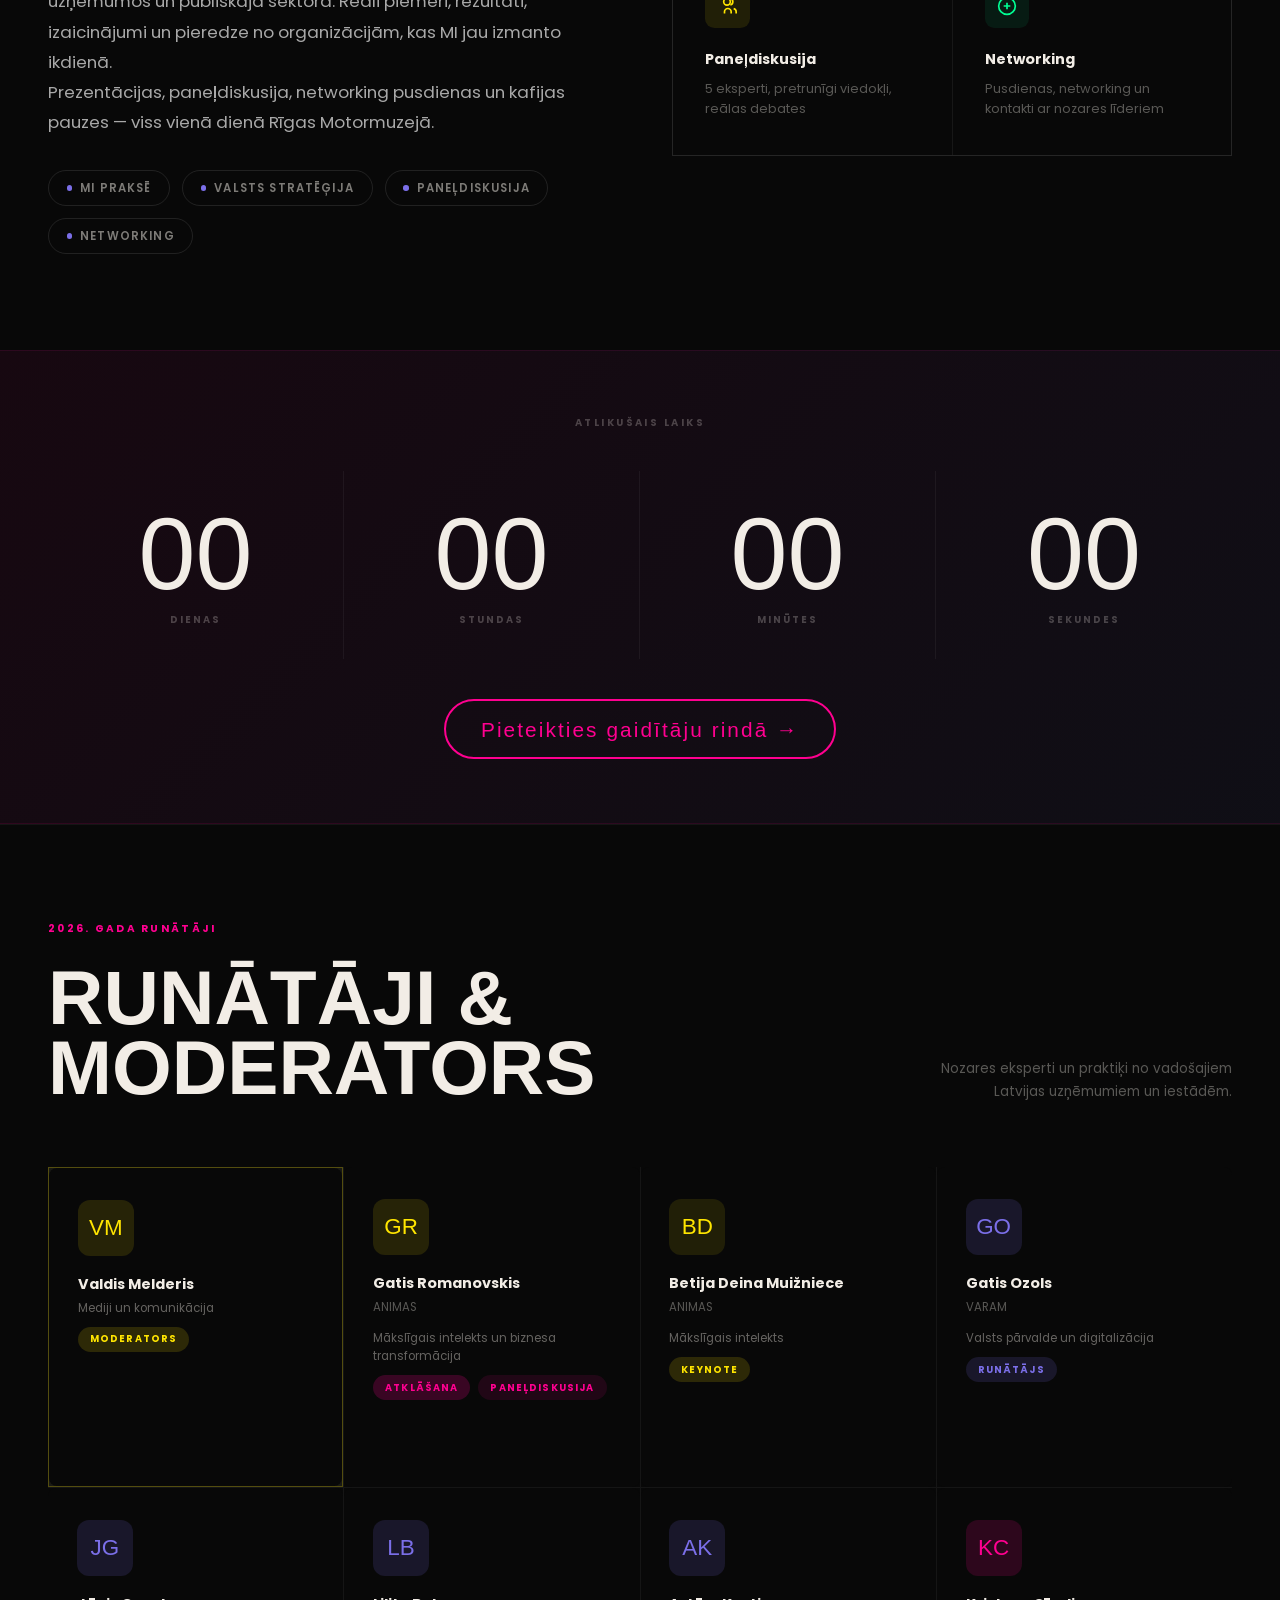
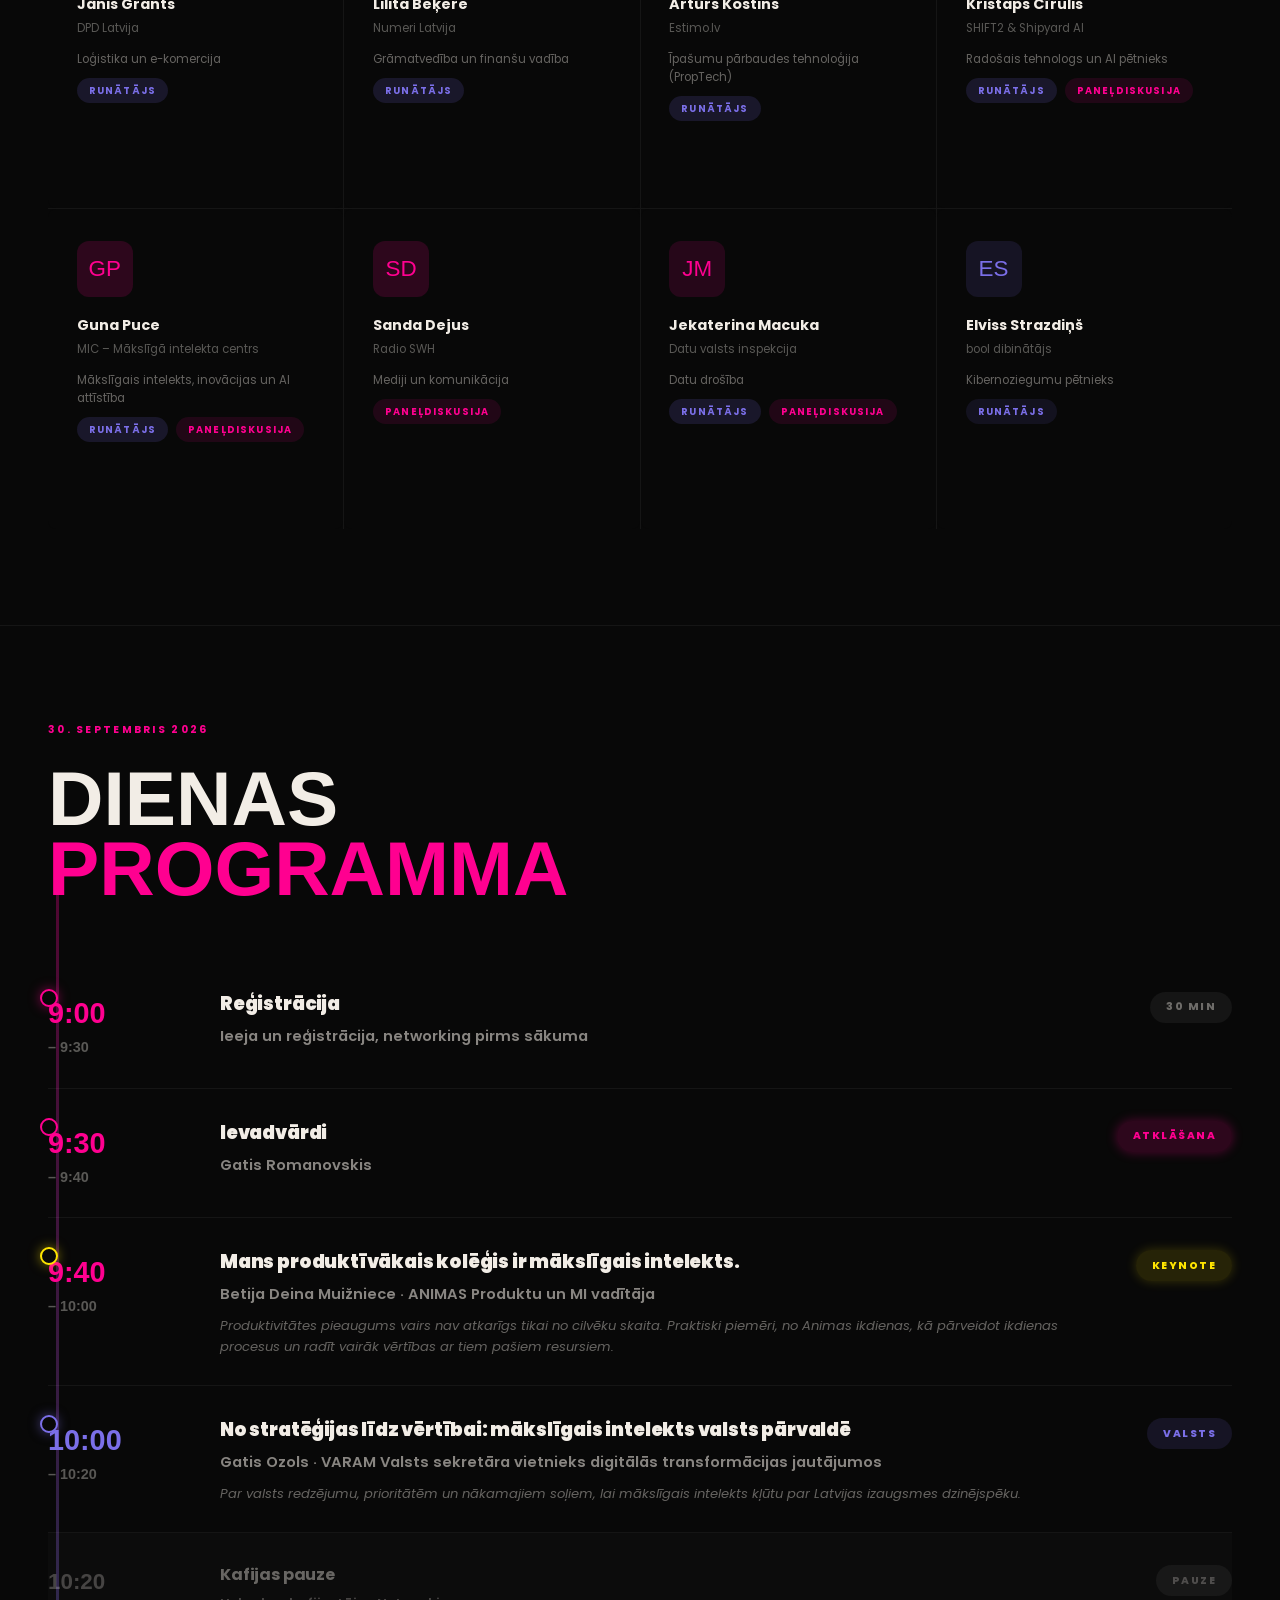
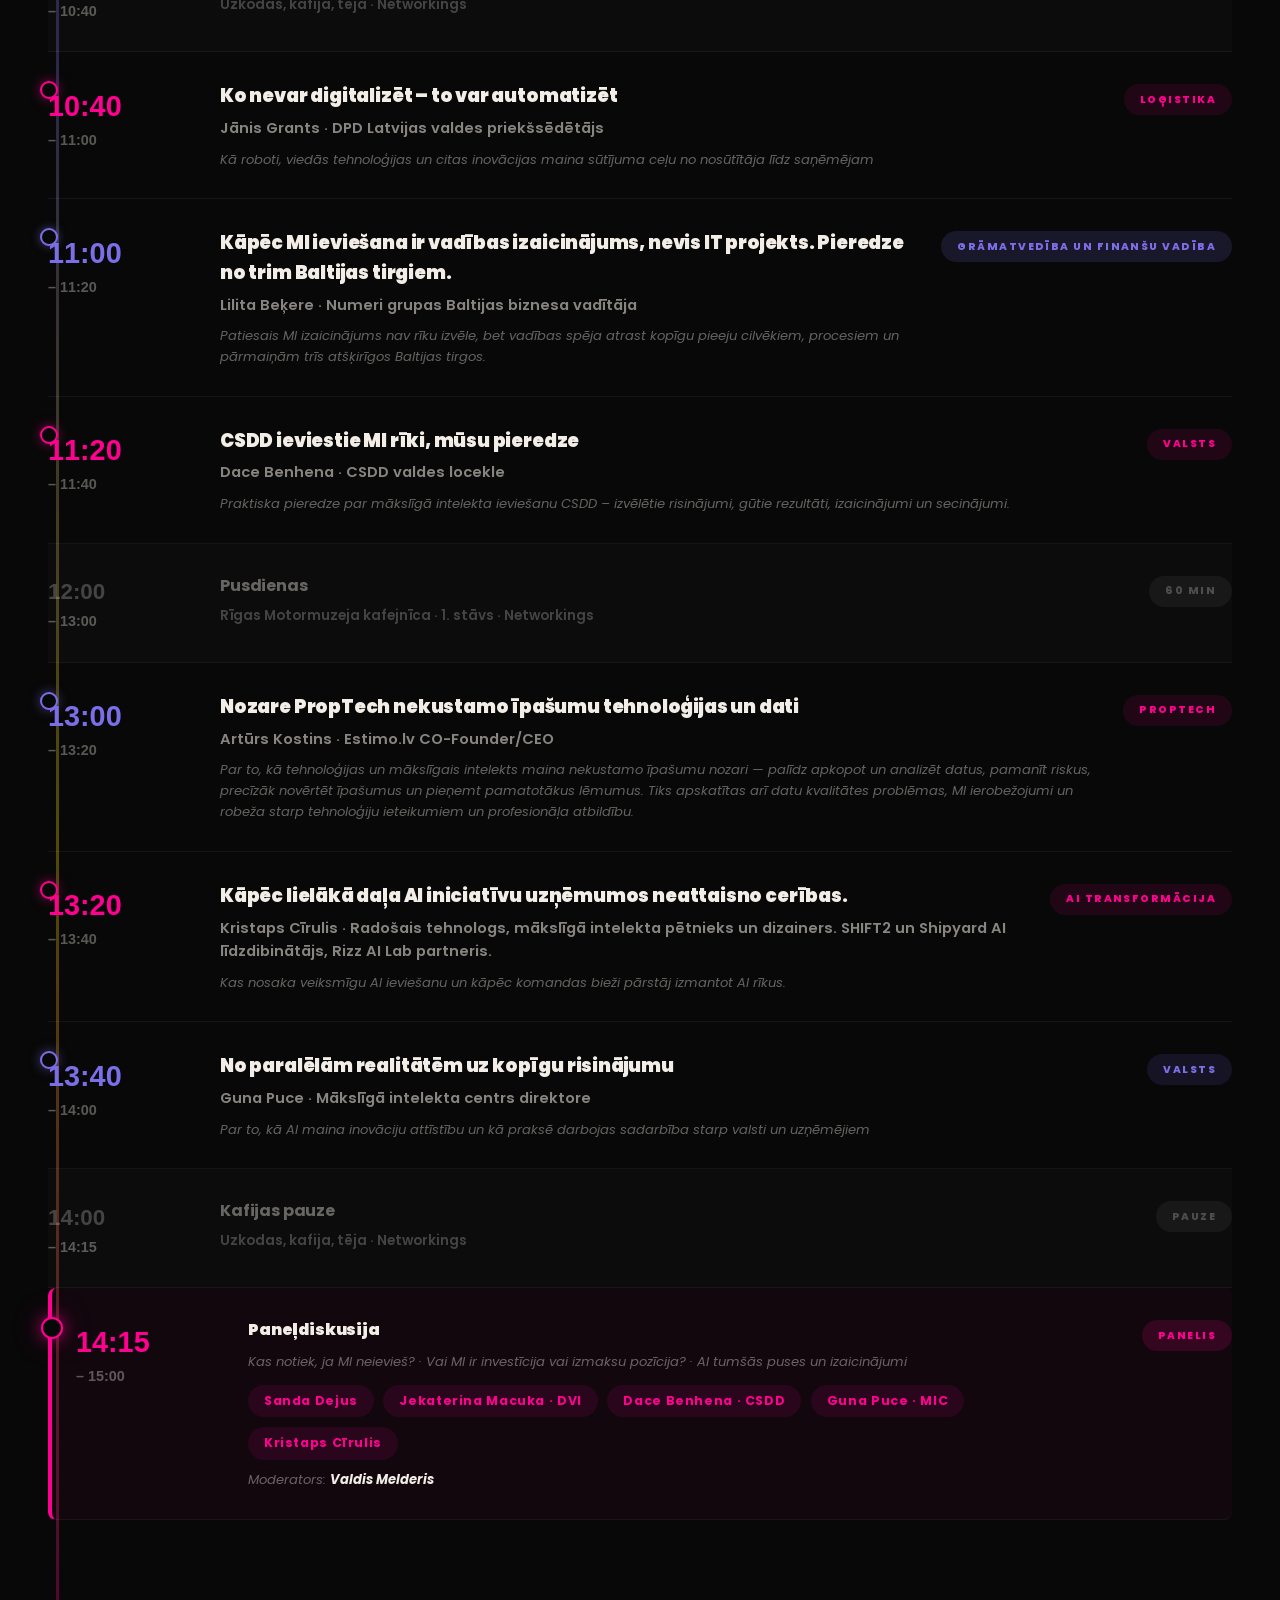
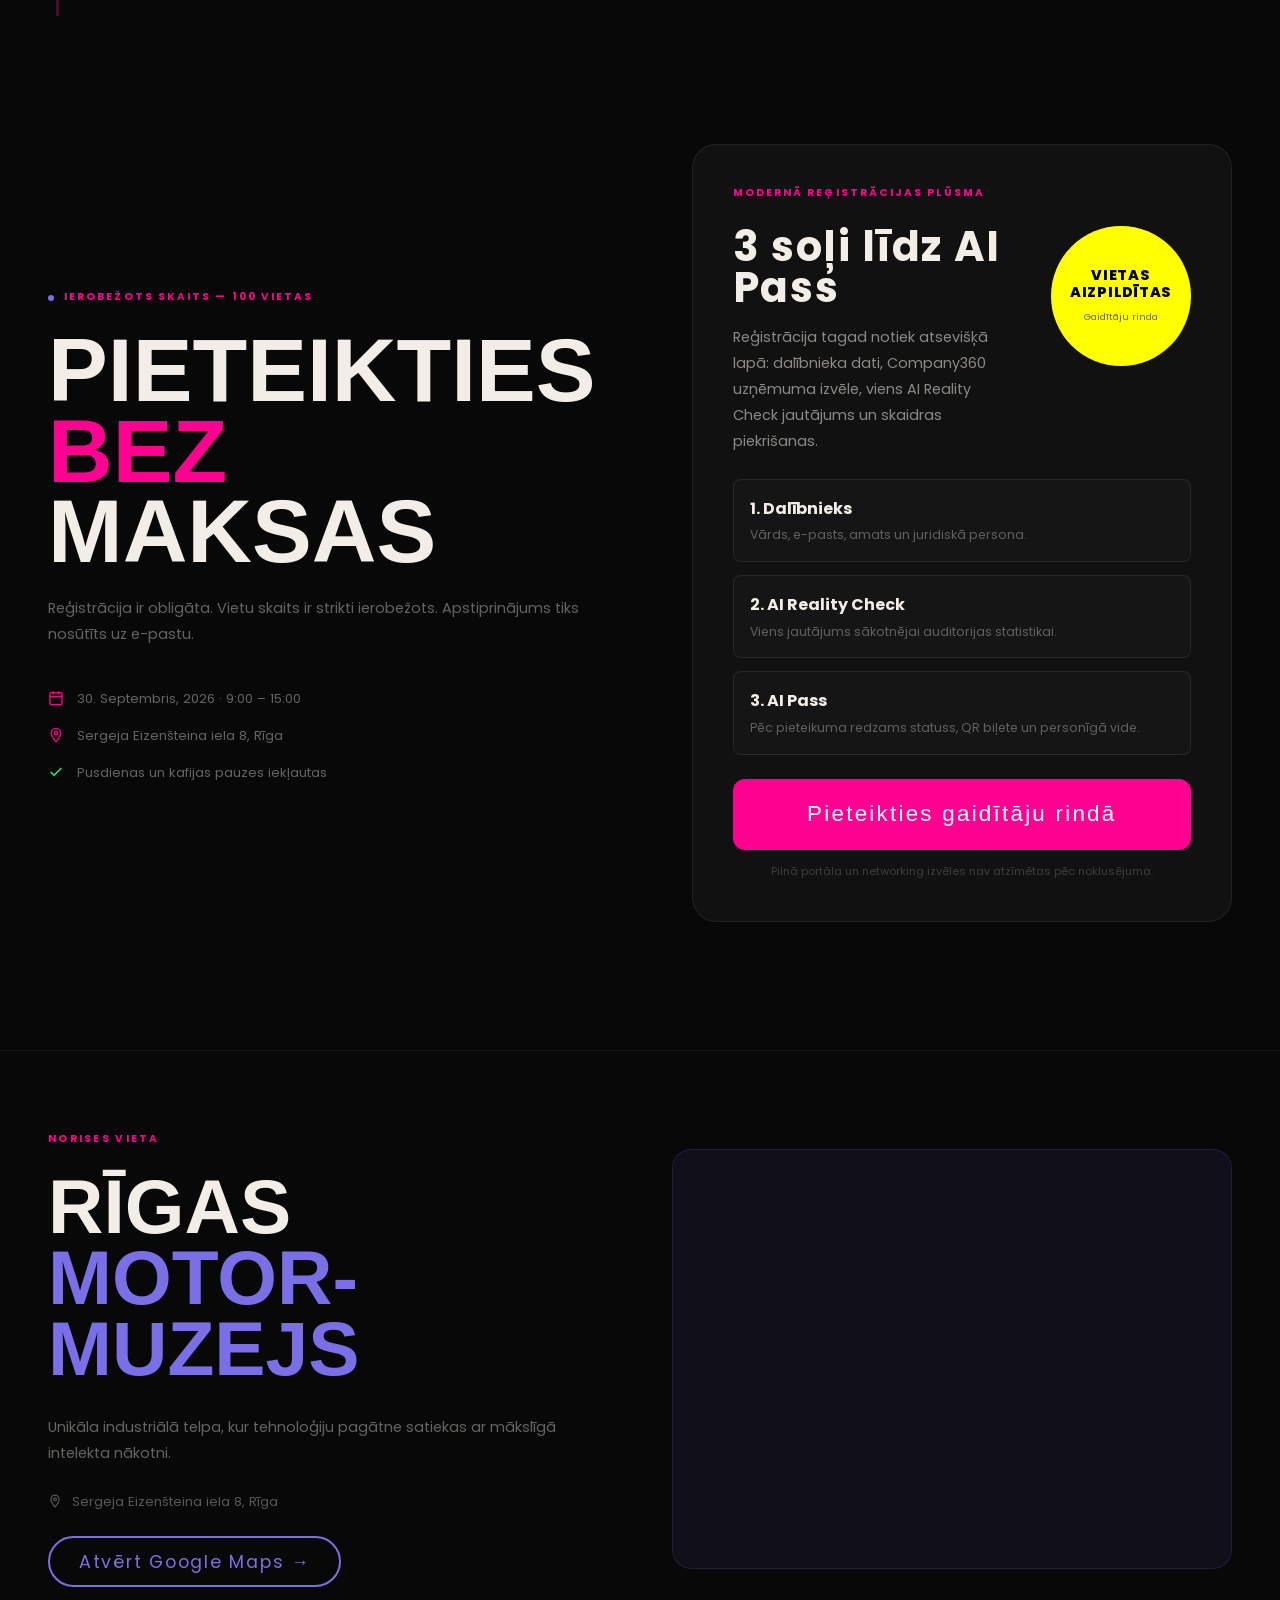
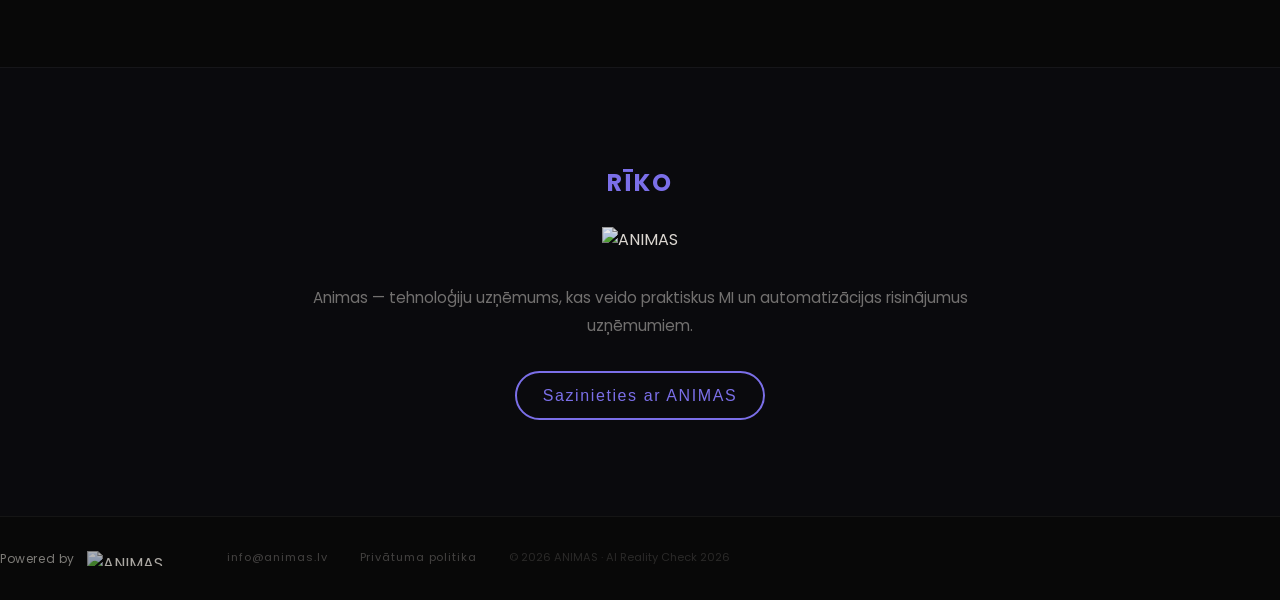
==== commit 5d5e3f90: "Add mobile marquee text for yellow banner: VIETAS AIZPILDĪTAS - Show "VIETAS AIZPILDĪTAS * PIESAKIES" ====
--- a/index.html
+++ b/index.html
@@ -209,6 +209,18 @@
   #sticky-cta a{
     min-height:44px;
     font-size:0.9rem;
+    overflow:hidden;
+  }
+
+  .sticky-cta-marquee{
+    animation:marquee-scroll 15s linear infinite;
+    white-space:nowrap;
+    display:inline-block;
+  }
+
+  @keyframes marquee-scroll{
+    0%{transform:translateX(100%)}
+    100%{transform:translateX(-100%)}
   }
 }
 
@@ -464,6 +476,13 @@
   .marquee-wrap{padding:.4rem 0}
   .marquee-inner{gap:0.5rem;font-size:clamp(12px,2.1vw,15px);letter-spacing:.04em;animation-duration:20s}
   .marquee-inner.rev{font-size:clamp(9px,1.5vw,11px);letter-spacing:.1em;animation-duration:25s}
+  .desktop-marquee{display:none !important}
+  .mobile-marquee{display:flex !important}
+}
+
+@media(max-width:767px){
+  .desktop-marquee{display:none !important}
+  .mobile-marquee{display:flex !important}
 }
 
 /* ─── SECTION SHARED ─────────────────────── */
@@ -1302,7 +1321,7 @@
 
 <!-- ═══════════ MARQUEE ═══════════ -->
 <div class="marquee-wrap" style="background:var(--Y);padding:.9rem 0">
-  <div class="marquee-inner bb" style="font-size:1.5rem;letter-spacing:.12em;color:var(--K);gap:2.5rem">
+  <div class="marquee-inner bb desktop-marquee" style="font-size:1.5rem;letter-spacing:.12em;color:var(--K);gap:2.5rem">
     <span>AI REALITY CHECK 2026</span><span style="opacity:.3">✦</span>
     <span>30. SEPTEMBRIS</span><span style="opacity:.3">✦</span>
     <span>RĪGAS MOTORMUZEJS</span><span style="opacity:.3">✦</span>
@@ -1313,6 +1332,12 @@
     <span>RĪGAS MOTORMUZEJS</span><span style="opacity:.3">✦</span>
     <span>100 VIETAS</span><span style="opacity:.3">✦</span>
     <span>ANIMAS</span><span style="opacity:.3">✦</span>
+  </div>
+  <div class="marquee-inner bb mobile-marquee" style="font-size:1.5rem;letter-spacing:.12em;color:var(--K);gap:2.5rem;display:none">
+    <span>VIETAS AIZPILDĪTAS</span><span style="opacity:.3">✦</span>
+    <span>PIESAKIES GAIDĪTĀJU RINDĀ</span><span style="opacity:.3">✦</span>
+    <span>VIETAS AIZPILDĪTAS</span><span style="opacity:.3">✦</span>
+    <span>PIESAKIES GAIDĪTĀJU RINDĀ</span><span style="opacity:.3">✦</span>
   </div>
 </div>
 <div class="marquee-wrap" style="background:rgba(255,255,255,.03);padding:.65rem 0;border-bottom:1px solid rgba(255,255,255,.05)">
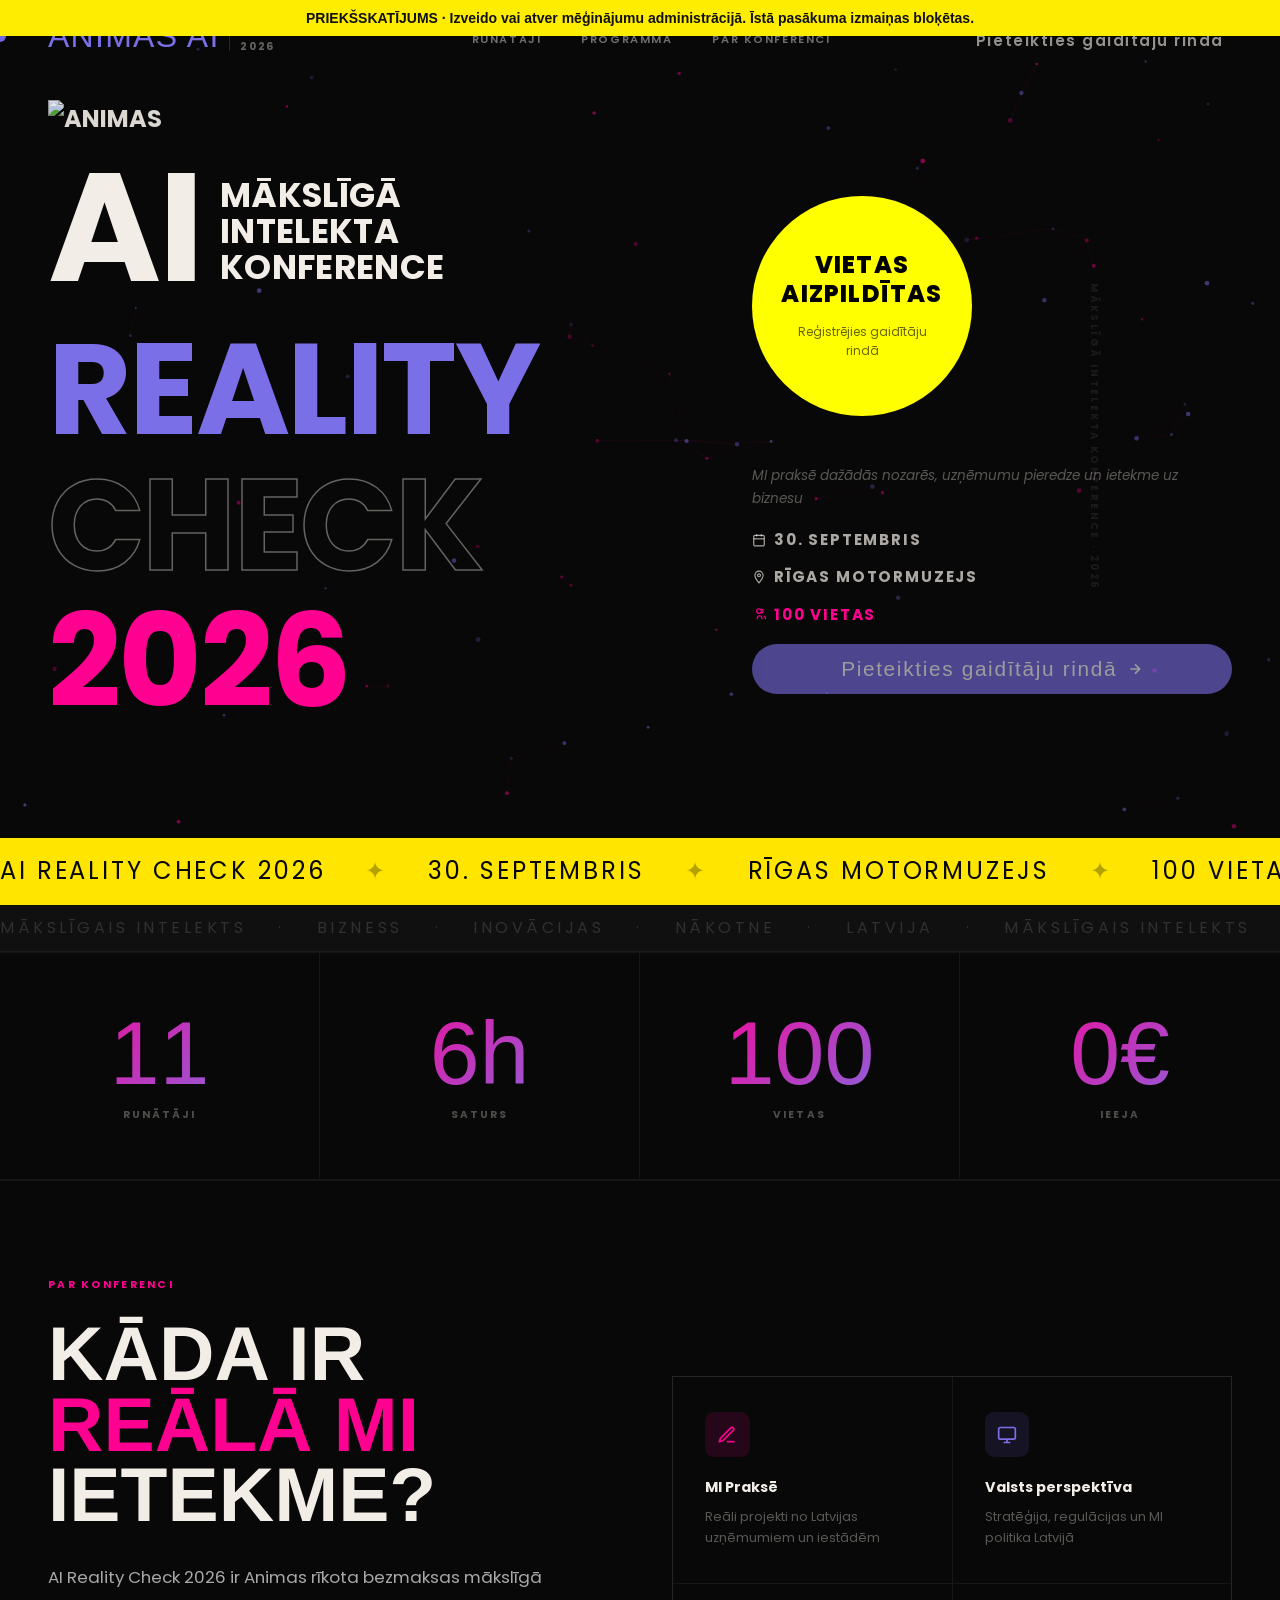
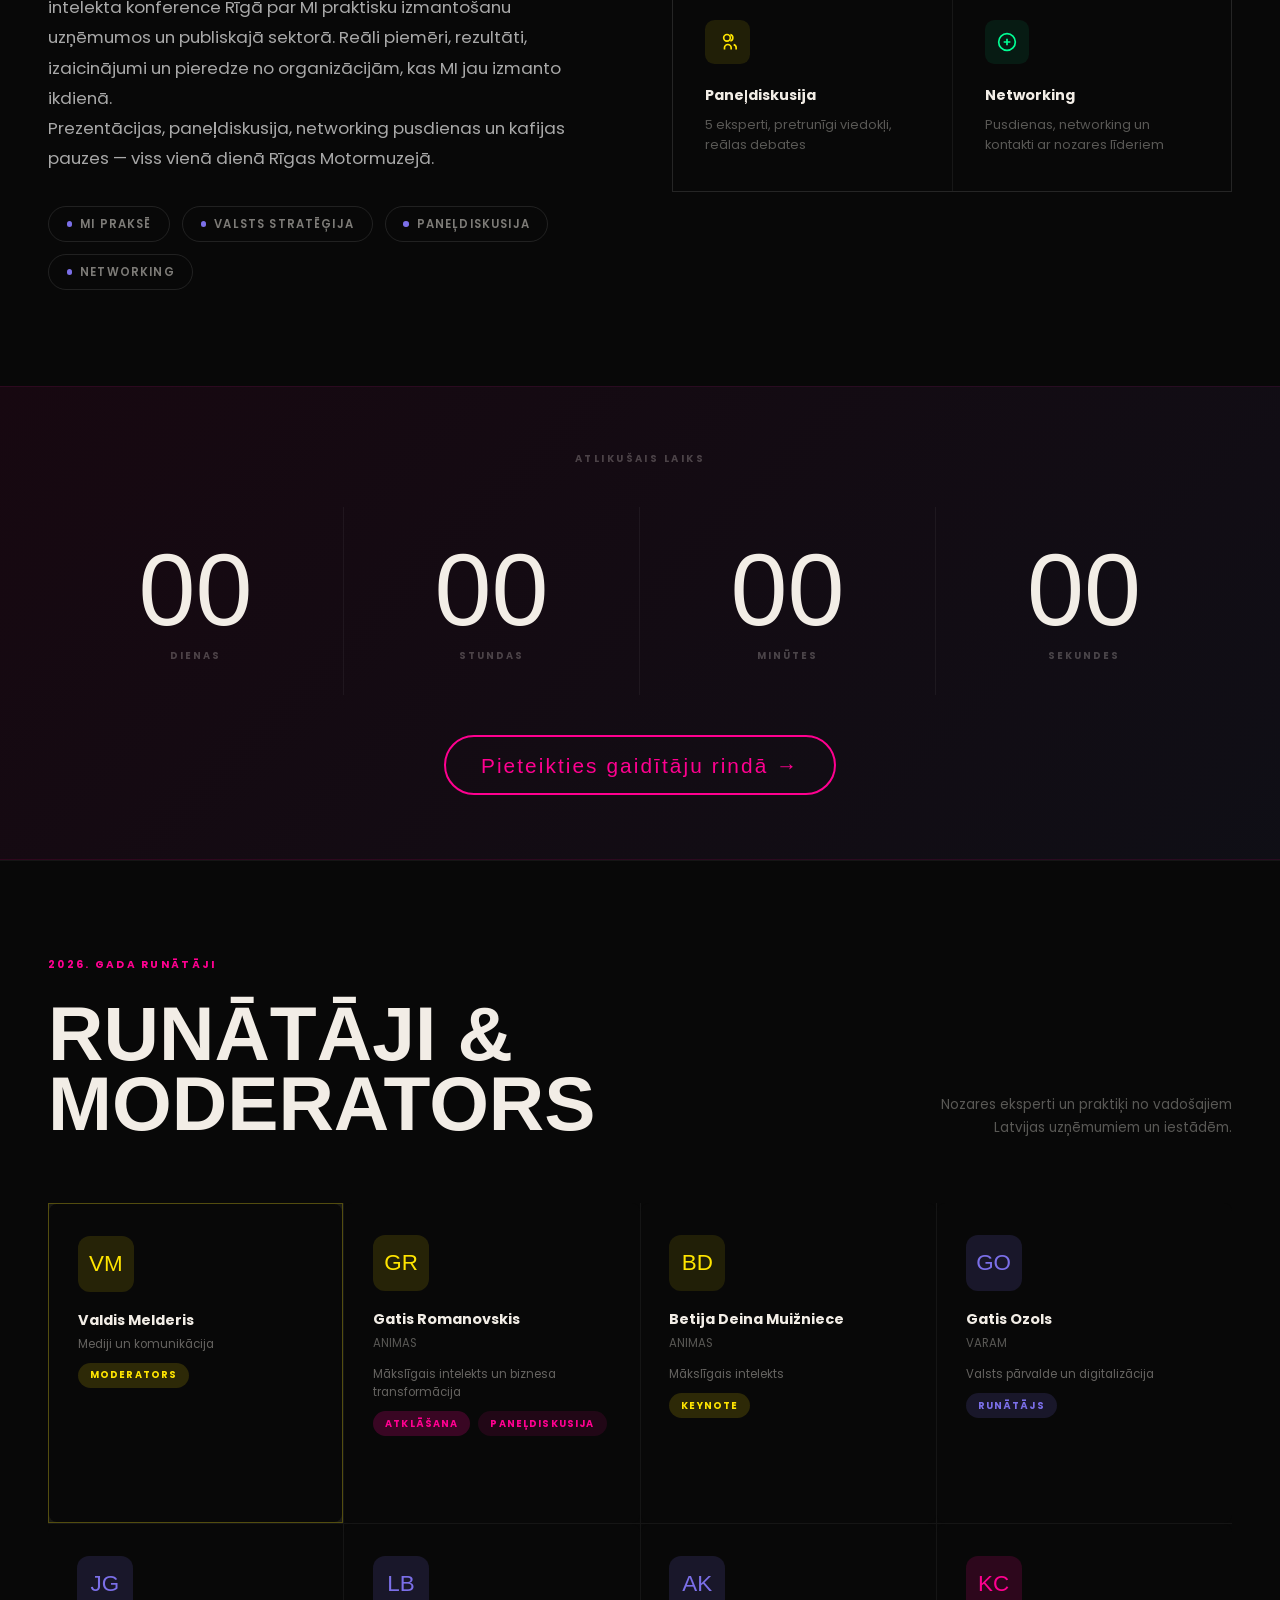
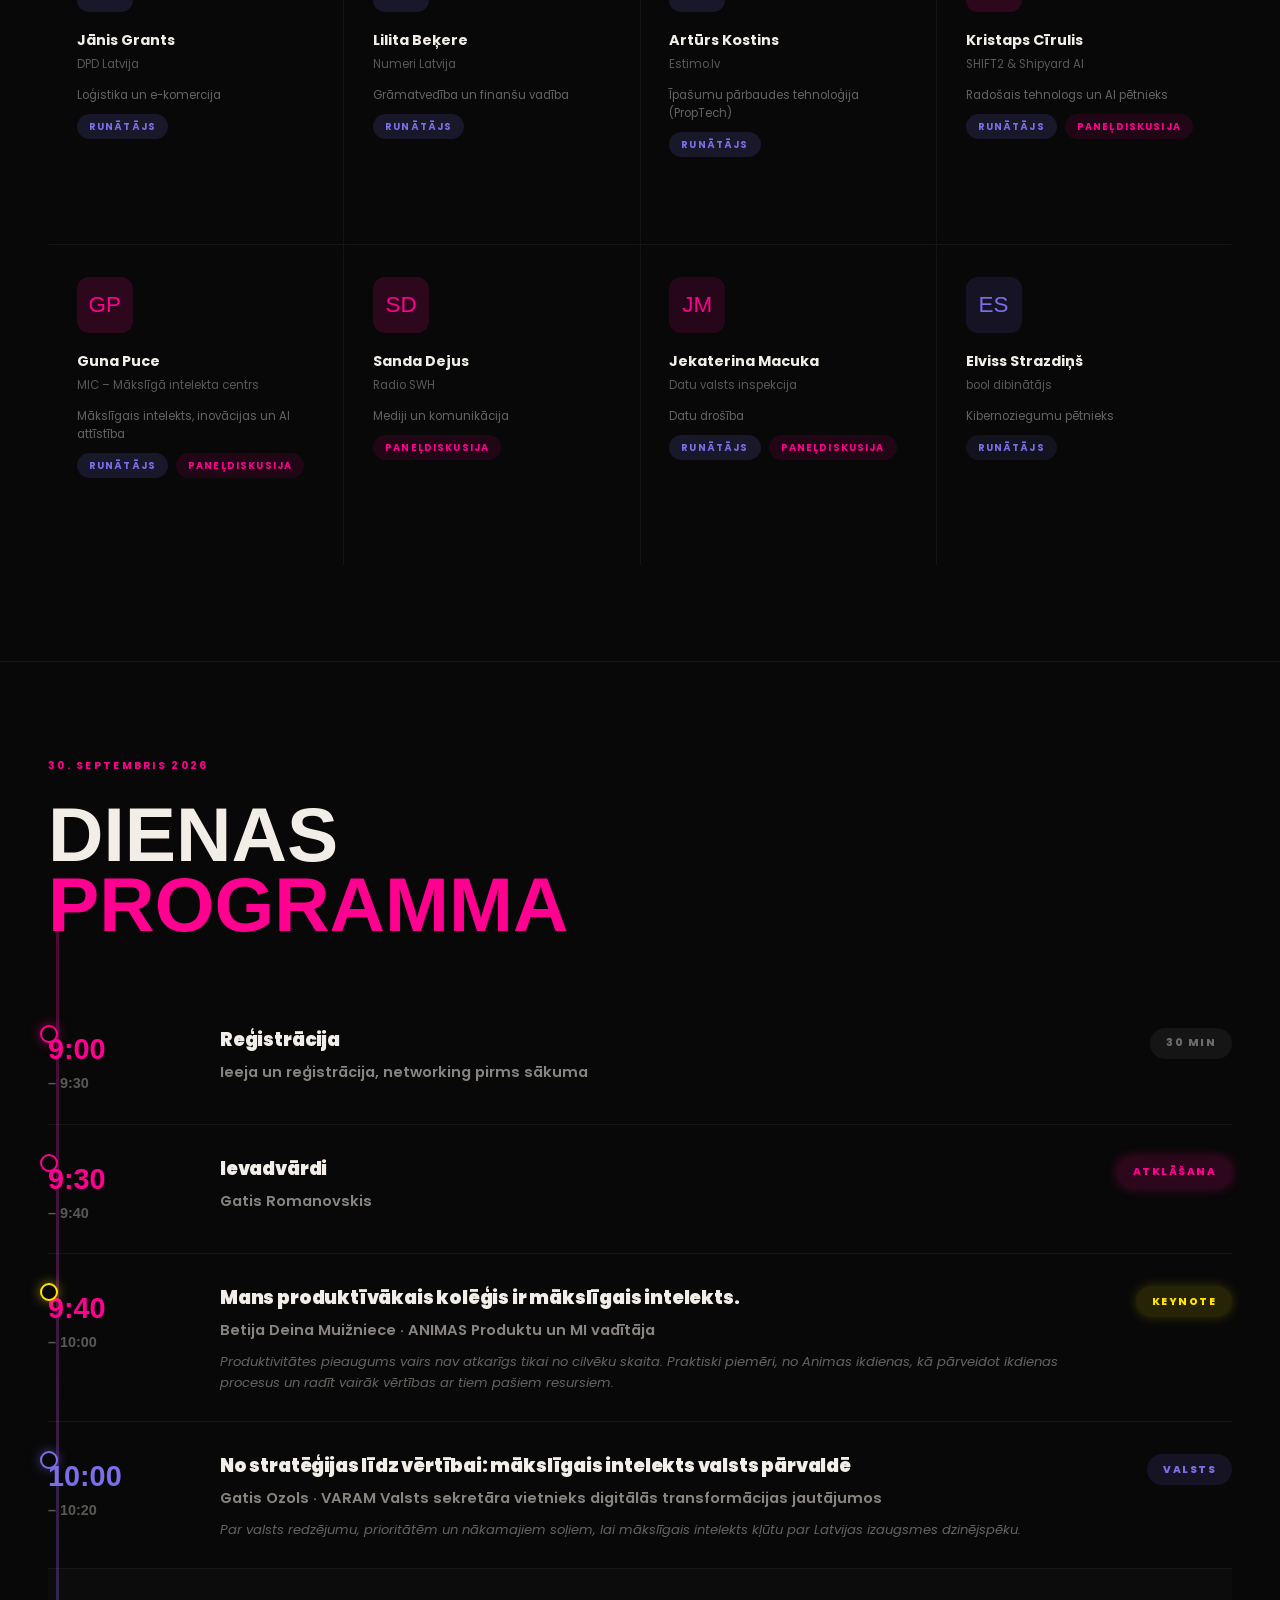
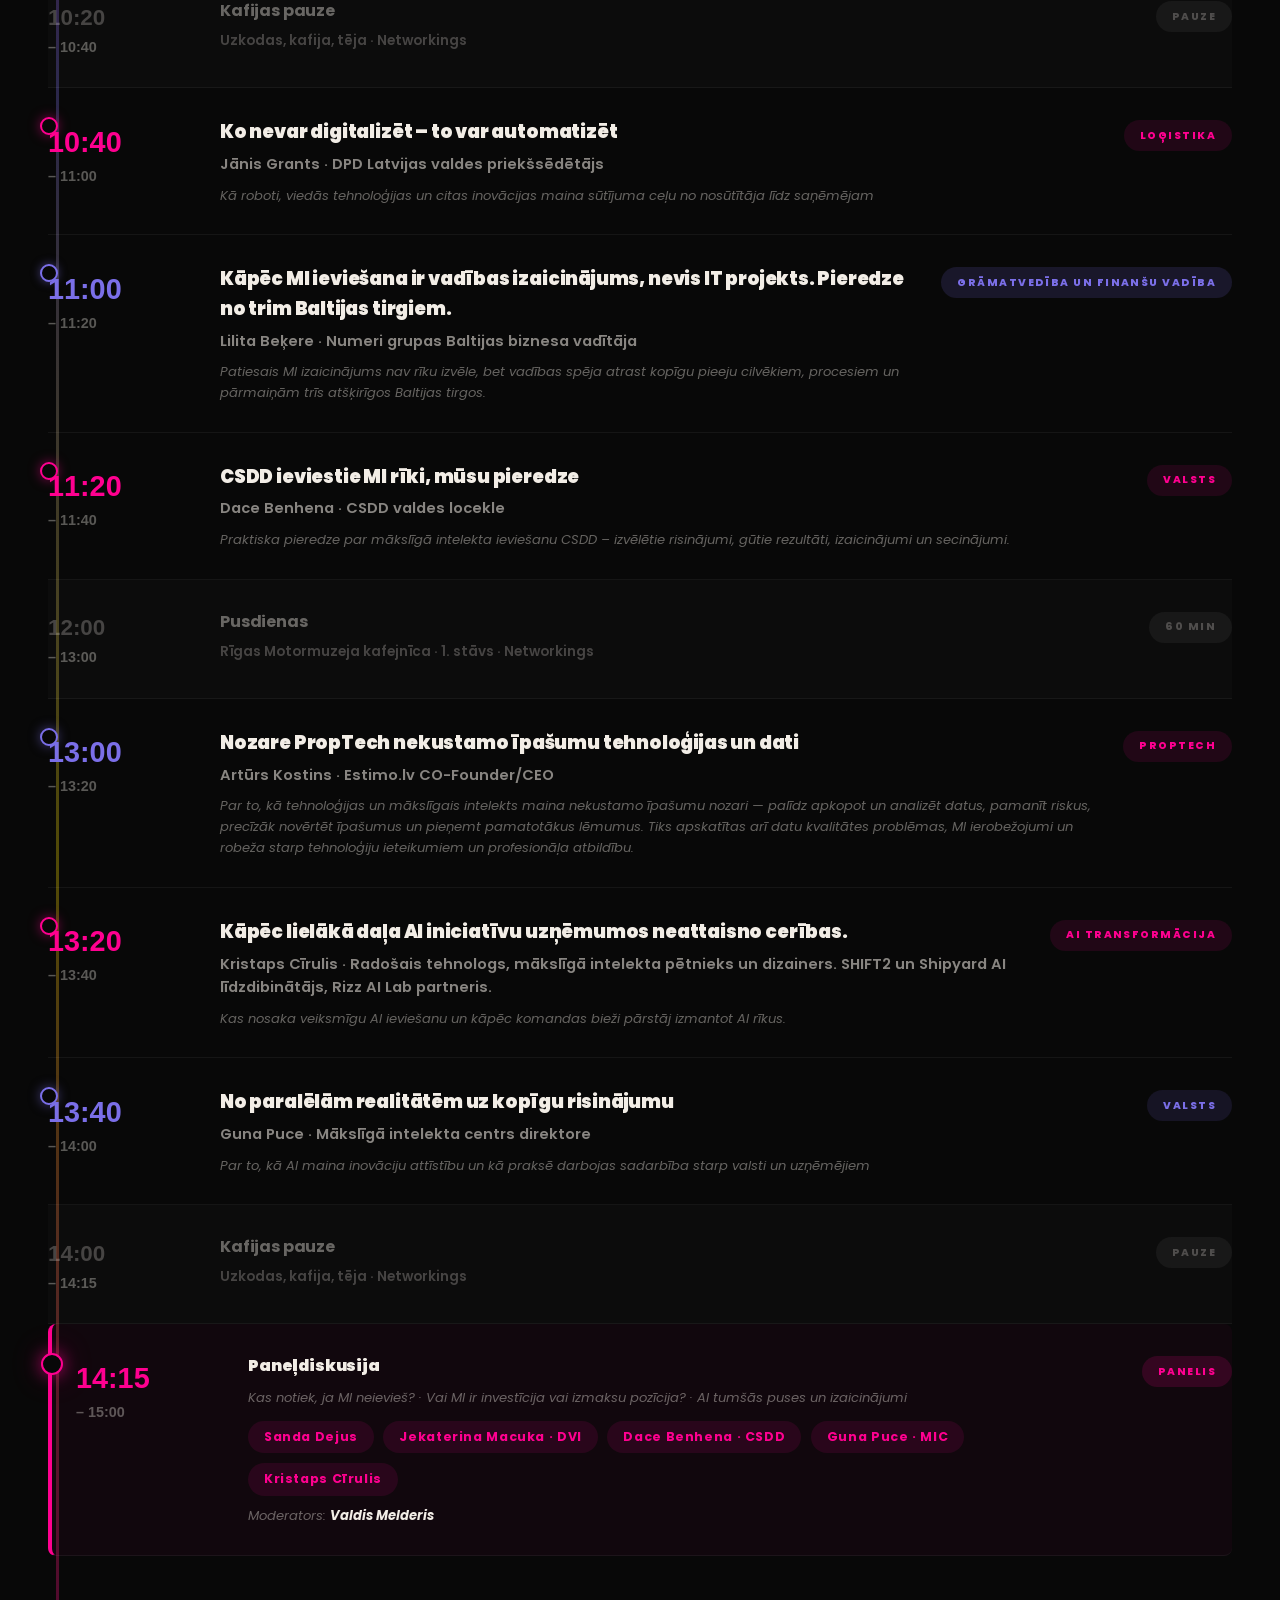
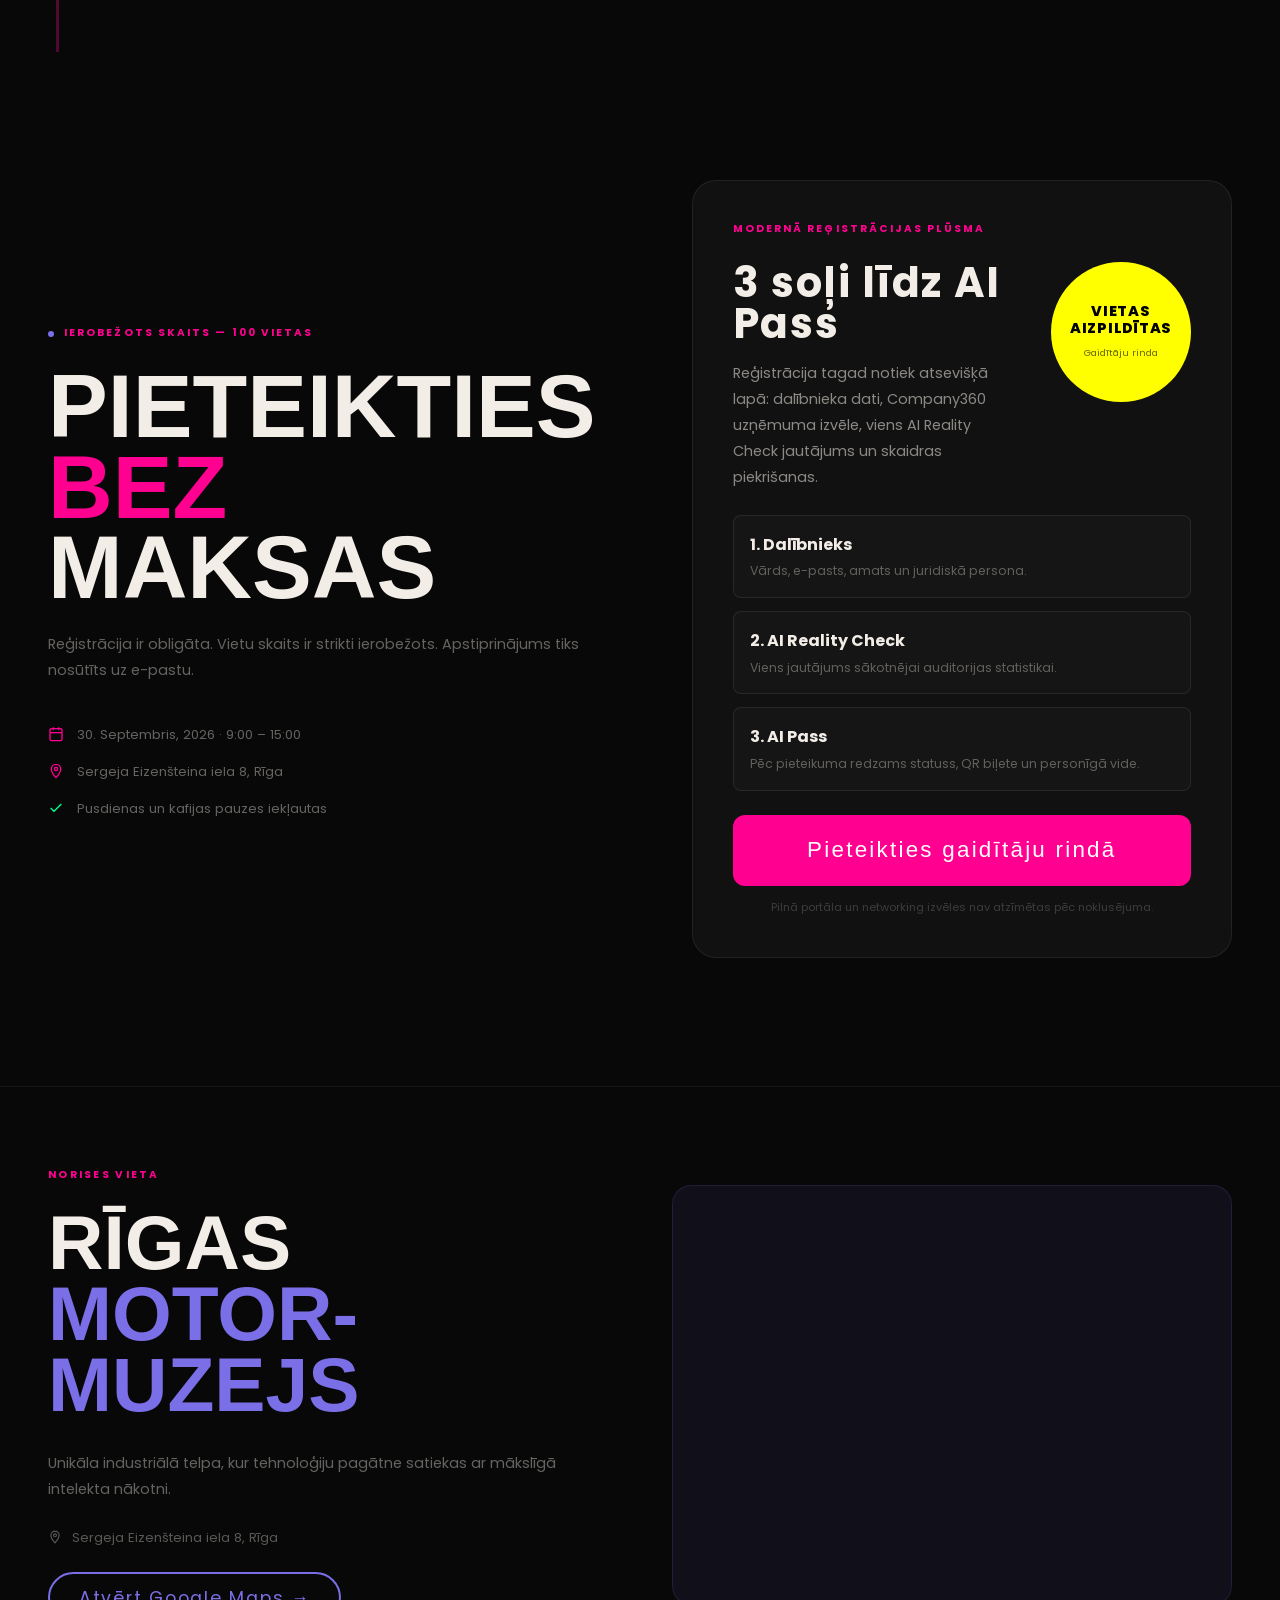
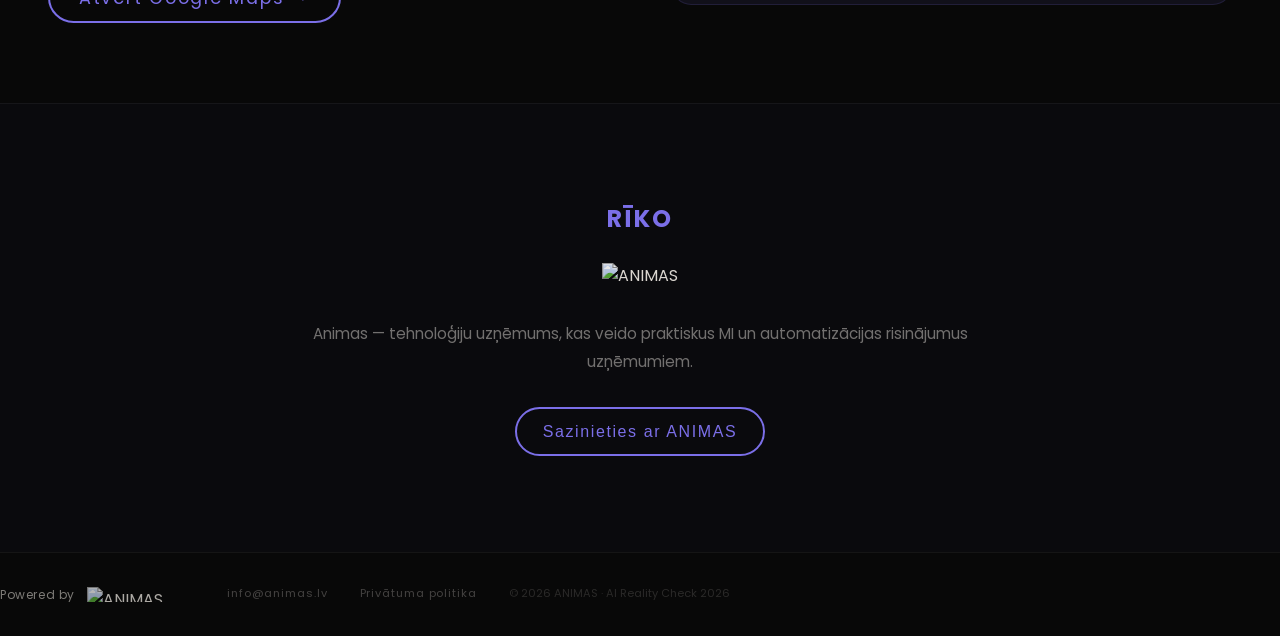
==== commit 9845b872: "Close registration - disable CTA buttons and show message - Convert all registration CTA links to di" ====
--- a/index.html
+++ b/index.html
@@ -1222,7 +1222,7 @@
     <a href="#agenda"   class="nav-link">Programma</a>
     <a href="#about"    class="nav-link">Par konferenci</a>
   </div>
-  <a href="/registracija/" class="nav-cta">Pieteikties gaidītāju rindā</a>
+  <button class="nav-cta" onclick="showRegistrationClosed()" style="background:none;border:none;cursor:pointer;padding:0.8rem 1.5rem;color:var(--W);font-size:0.95rem;font-weight:600;font-family:inherit;text-decoration:none;transition:all 0.2s;border-radius:6px;opacity:0.6;">Pieteikties gaidītāju rindā</button>
   <button id="hamburger" aria-label="Izvēlne">
     <span id="hb1"></span><span id="hb2"></span><span id="hb3"></span>
   </button>
@@ -1233,10 +1233,10 @@
   <a href="#agenda"   class="nav-link">Programma</a>
   <a href="#about"    class="nav-link">Par konferenci</a>
   <hr style="margin:1rem 0;border:none;border-top:1px solid rgba(255,255,255,.1)">
-  <a href="/registracija/" class="nav-cta" style="text-align:center;margin-top:1rem;display:flex;align-items:center;justify-content:center;gap:.6rem">
+  <button class="nav-cta" onclick="showRegistrationClosed()" style="text-align:center;margin-top:1rem;display:flex;align-items:center;justify-content:center;gap:.6rem;background:none;border:none;cursor:pointer;color:var(--W);font-size:0.95rem;font-weight:600;font-family:inherit;opacity:0.6;padding:0.8rem 1.5rem;border-radius:6px;transition:all 0.2s;">
     <span>Pieteikties gaidītāju rindā</span>
     <svg width="16" height="16" fill="none" stroke="currentColor" stroke-width="2.5" viewBox="0 0 24 24"><path d="M5 12h14M12 5l7 7-7 7"/></svg>
-  </a>
+  </button>
 </div>
 
 <!-- ═══════════ HERO ═══════════ -->
@@ -1271,7 +1271,7 @@
           <div class="hero-t4"><span class="scramble" data-text="2026">2026</span></div>
         </div>
         <!-- Mobile primary CTA -->
-        <a href="/registracija/" class="hero-cta-primary">Pieteikties gaidītāju rindā</a>
+        <button onclick="showRegistrationClosed()" class="hero-cta-primary" style="background:none;border:none;cursor:pointer;opacity:0.6;">Pieteikties gaidītāju rindā</button>
       </h1>
 
       <!-- RIGHT: Meta + CTA -->
@@ -1306,12 +1306,12 @@
           </div>
 
           <!-- CTA Button -->
-          <a href="/registracija/" style="font-family:'Bebas Neue',sans-serif;font-size:1.3rem;letter-spacing:.08em;background:var(--V);color:#fff;padding:.8rem 2.2rem;border-radius:100px;text-decoration:none;transition:all .2s;display:flex;align-items:center;justify-content:center;gap:.6rem;white-space:nowrap;transform:none !important;animation:none !important"
-             onmouseover="this.style.boxShadow='0 12px 40px rgba(123,111,232,.55)';this.style.transform='translateY(-2px)'"
-             onmouseout="this.style.boxShadow='none';this.style.transform=''">
+          <button onclick="showRegistrationClosed()" style="font-family:'Bebas Neue',sans-serif;font-size:1.3rem;letter-spacing:.08em;background:var(--V);color:#fff;padding:.8rem 2.2rem;border-radius:100px;border:none;cursor:pointer;transition:all .2s;display:flex;align-items:center;justify-content:center;gap:.6rem;white-space:nowrap;transform:none !important;animation:none !important;opacity:0.6;"
+             onmouseover="this.style.boxShadow='0 12px 40px rgba(123,111,232,.2)';this.style.transform='none';this.style.opacity='0.7'"
+             onmouseout="this.style.boxShadow='none';this.style.transform='';this.style.opacity='0.6'">
             Pieteikties gaidītāju rindā
             <svg width="16" height="16" fill="none" stroke="currentColor" stroke-width="2.5" viewBox="0 0 24 24"><path d="M5 12h14M12 5l7 7-7 7"/></svg>
-          </a>
+          </button>
         </div>
       </div>
     </div>
@@ -2302,6 +2302,11 @@
       btn.innerHTML='Pieteikties';
     });
 }
+
+/* ── Registration Closed ──────────────────────── */
+function showRegistrationClosed(){
+  alert('Reģistrācijas laiks ir noslēdzis.\n\nTiekamies nākamajos Animas pasākumos!');
+}
 </script>
 
 <style>
